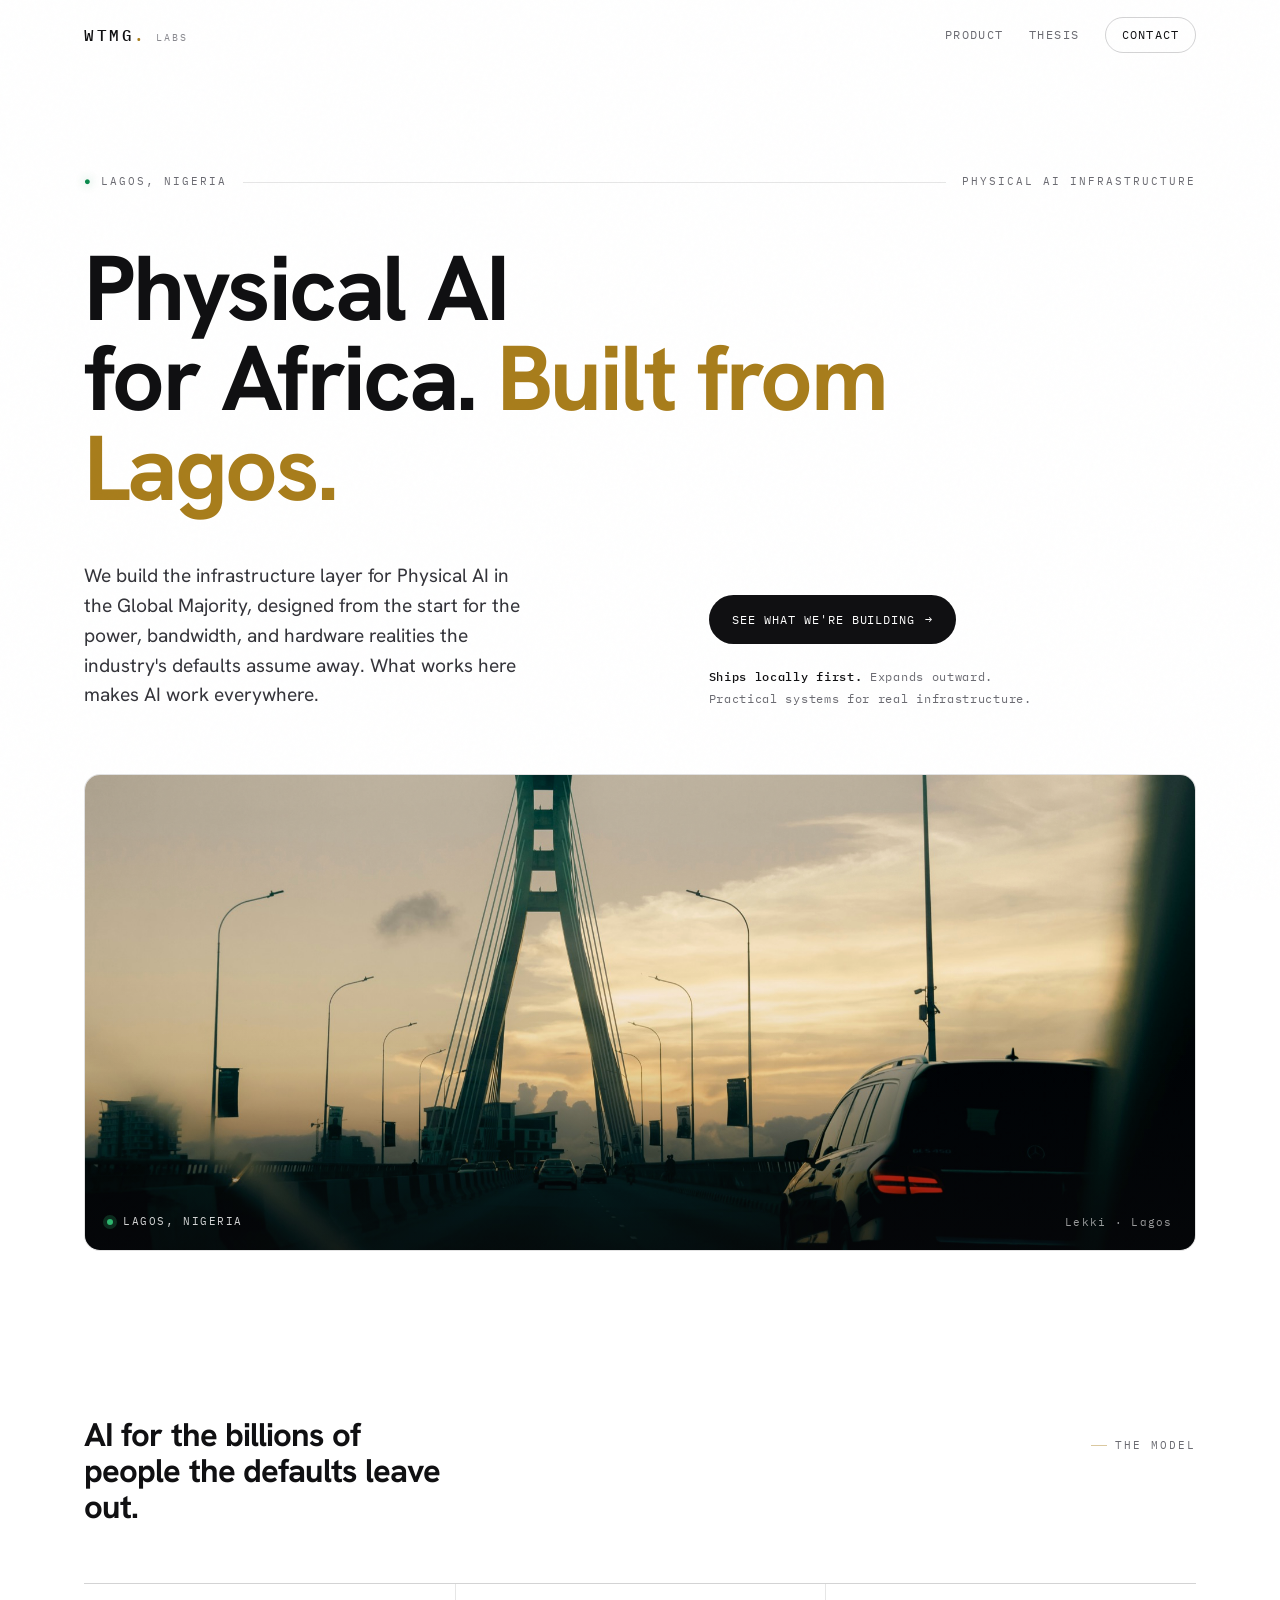
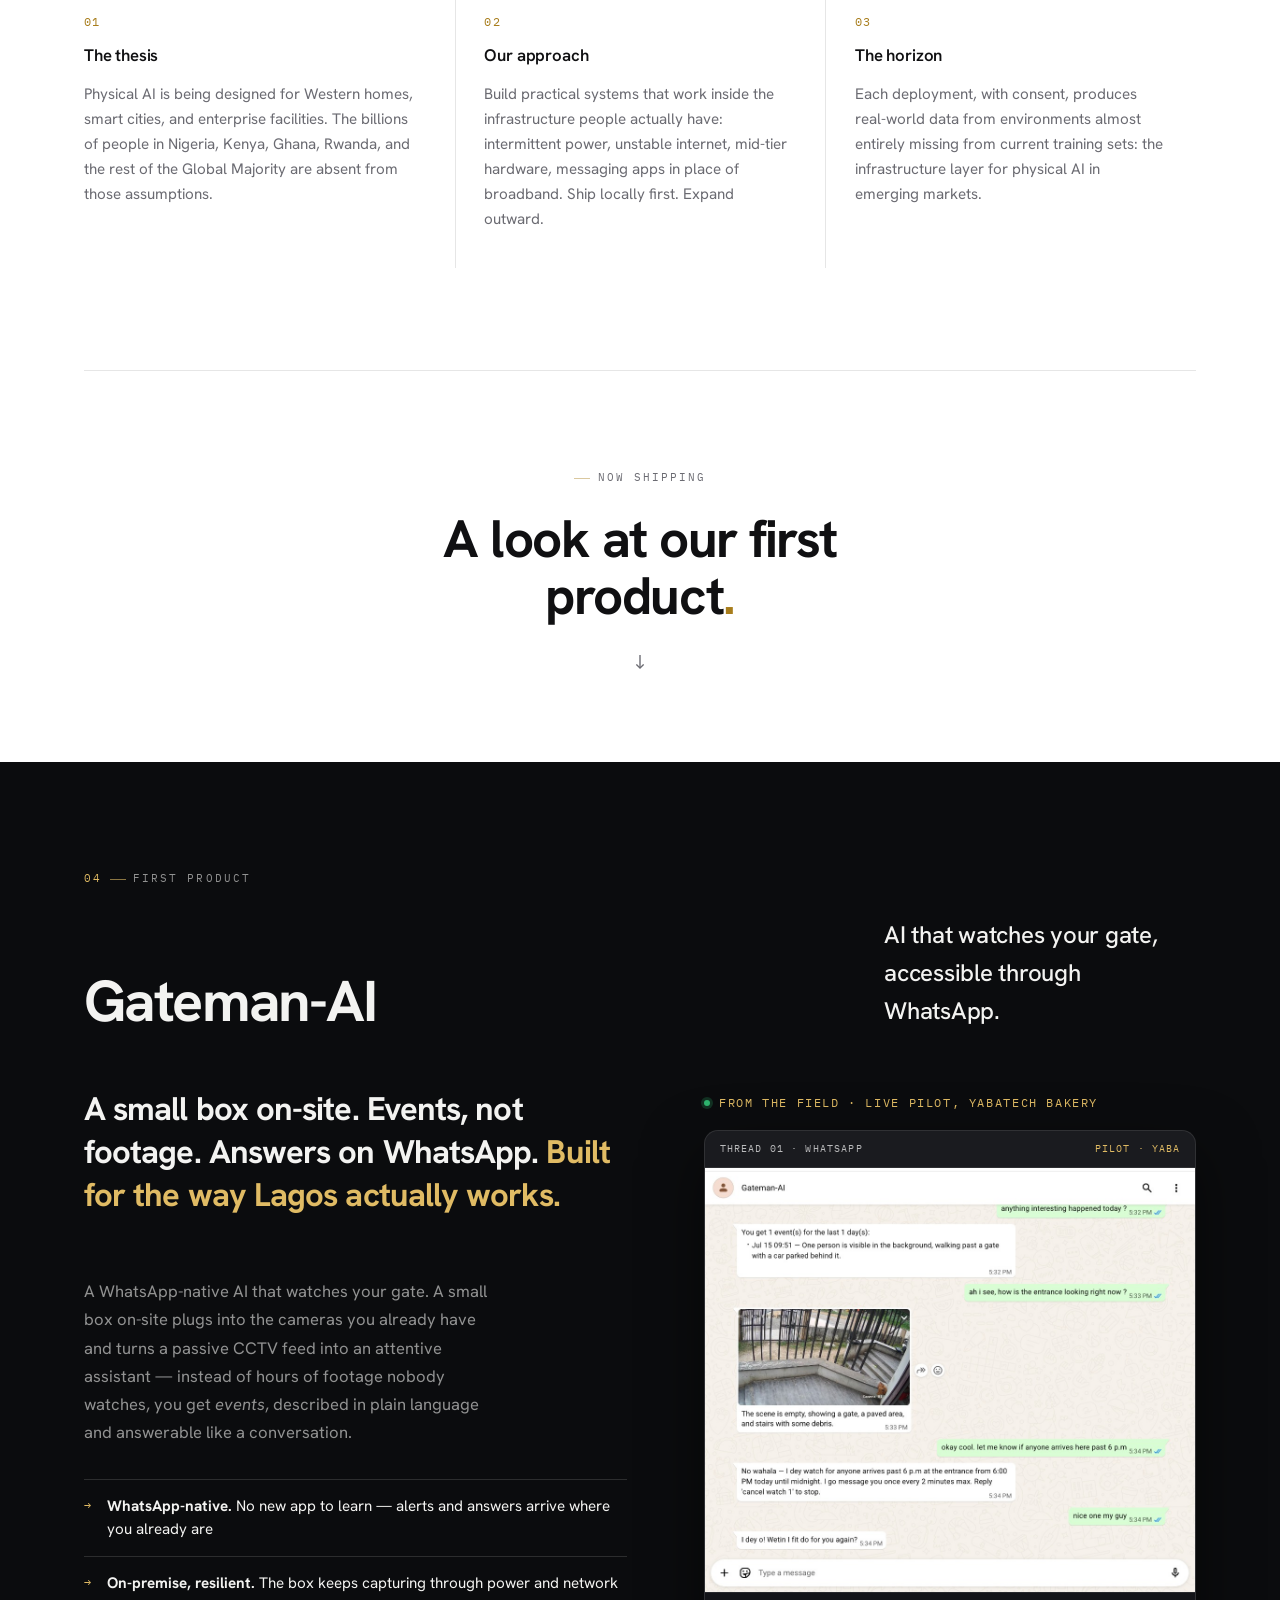
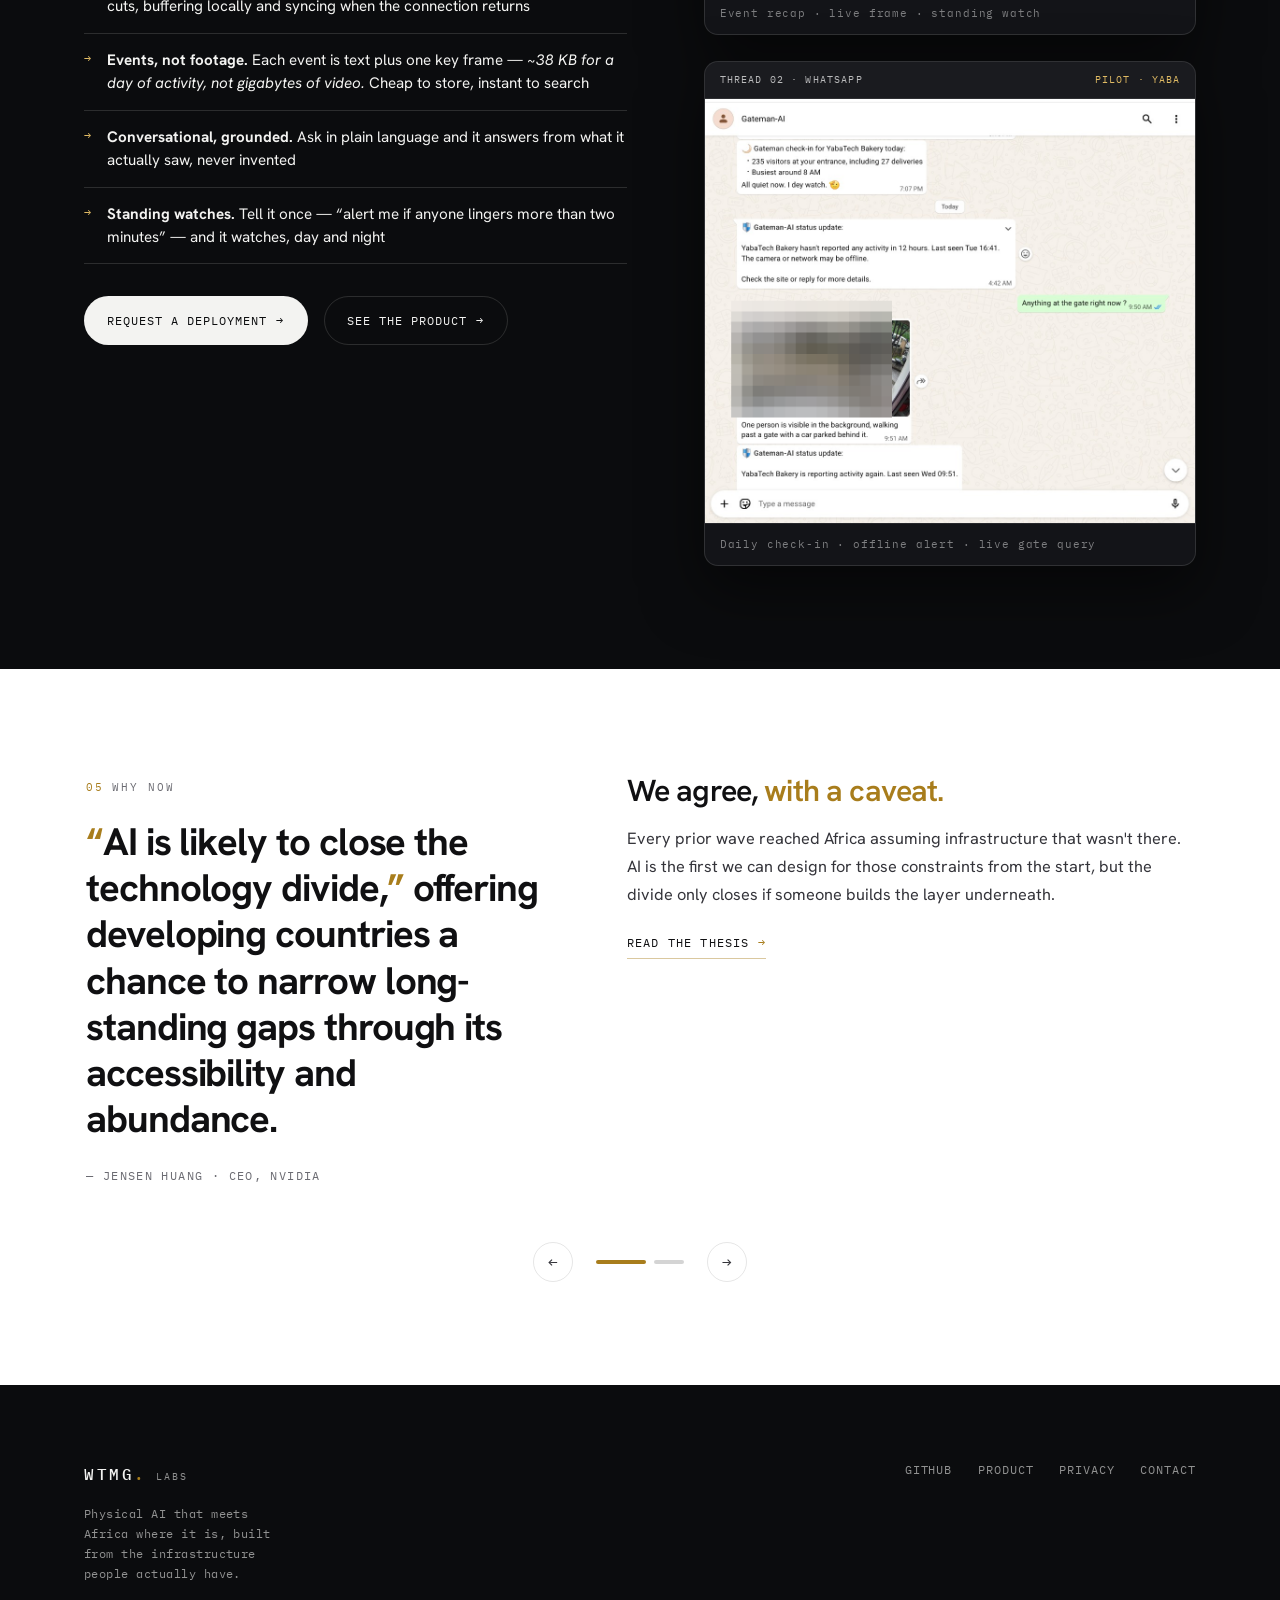
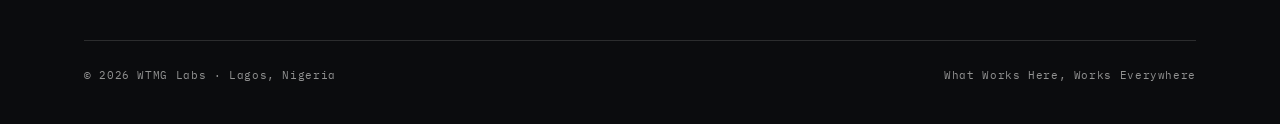
==== index.html @ c4614578 "site: redesign product section per design handoff — real pilot screenshots, mockup dropped Implement" ====
<!DOCTYPE html>
<html lang="en" data-accent="gold" data-display="sans">
<head>
  <meta charset="UTF-8" />
  <meta name="viewport" content="width=device-width, initial-scale=1.0" />
  <title>WTMG Labs — Physical AI for Africa</title>
  <meta name="description" content="Physical AI for Africa. Built from Lagos. WTMG Labs builds practical physical AI systems for the Global Majority." />
  <link rel="canonical" href="https://wtmglabs.com/" />

  <link rel="icon" type="image/svg+xml" href="data:image/svg+xml,%3Csvg xmlns='http://www.w3.org/2000/svg' viewBox='0 0 64 64'%3E%3Crect width='64' height='64' rx='12' fill='%230b0c0e'/%3E%3Ctext x='32' y='40' font-family='monospace' font-size='17' font-weight='600' letter-spacing='1' text-anchor='middle' fill='%23ffffff'%3EWTMG%3C/text%3E%3C/svg%3E" />

  <meta property="og:type" content="website" />
  <meta property="og:title" content="WTMG Labs — Physical AI for Africa" />
  <meta property="og:description" content="Physical AI for Africa. Built from Lagos. Practical AI systems for the Global Majority." />
  <meta property="og:image" content="https://wtmglabs.com/og.jpg" />
  <meta property="og:url" content="https://wtmglabs.com/" />

  <link rel="preconnect" href="https://fonts.googleapis.com" />
  <link rel="preconnect" href="https://fonts.gstatic.com" crossorigin />
  <link href="https://fonts.googleapis.com/css2?family=Hanken+Grotesk:wght@400;500;600;700;800&family=Instrument+Serif:ital@0;1&family=IBM+Plex+Mono:wght@400;500&display=swap" rel="stylesheet" />
  <link rel="stylesheet" href="styles.css" />
</head>
<body data-grain="on" data-motion="on">

  <!-- NAV -->
  <nav class="nav" id="nav">
    <div class="nav-inner">
      <a class="logo" href="#top" aria-label="WTMG Labs home">
        <span class="mark">WTMG<span class="dot">.</span></span>
        <span class="sub">Labs</span>
      </a>
      <div class="nav-right">
        <a class="nav-link hide-sm" href="#product">Product</a>
        <a class="nav-link hide-sm" href="#vision">Thesis</a>
        <a class="nav-cta" href="mailto:hello@wtmglabs.com">Contact</a>
      </div>
    </div>
  </nav>

  <!-- HERO -->
  <header class="hero wrap" id="top">
    <div class="hero-top reveal">
      <span class="eyebrow"><span class="idx">●</span> Lagos, Nigeria</span>
      <span class="line"></span>
      <span class="eyebrow">Physical&nbsp;AI&nbsp;Infrastructure</span>
    </div>

    <h1 class="reveal">Physical AI <br />for Africa. <span class="em">Built from Lagos.</span></h1>

    <div class="hero-grid">
      <p class="hero-sub reveal">
        We build the infrastructure layer for Physical AI in the Global Majority,
        designed from the start for the power, bandwidth, and hardware realities the
        industry's defaults assume away. What works here makes AI work everywhere.
      </p>
      <div class="hero-aside reveal">
        <a class="btn btn-primary" href="#product">See what we're building <span class="arr">→</span></a>
        <div class="hero-meta">
          <b>Ships locally first.</b> Expands outward.<br />
          Practical systems for real infrastructure.
        </div>
      </div>
    </div>

    <figure class="hero-figure reveal" aria-label="Lekki-Ikoyi Bridge, Lagos">
      <img src="assets/lagos.jpg" alt="Lekki-Ikoyi Bridge at dusk, Lagos" style="width:100%;height:100%;object-fit:cover;display:block;" />
      <figcaption class="cap"><span class="geo"></span> Lagos, Nigeria</figcaption>
      <span class="coord">Lekki · Lagos</span>
    </figure>
  </header>

  <!-- MISSION -->
  <section class="mission wrap">
    <div class="mission-head reveal">
      <h2>AI for the billions of people the defaults leave out.</h2>
      <span class="eyebrow"><span class="tick"></span> The model</span>
    </div>
    <div class="mission-grid">
      <div class="m-item reveal">
        <div class="m-num">01</div>
        <div class="m-label">The thesis</div>
        <p>Physical AI is being designed for Western homes, smart cities, and enterprise facilities. The billions of people in Nigeria, Kenya, Ghana, Rwanda, and the rest of the Global Majority are absent from those assumptions.</p>
      </div>
      <div class="m-item reveal">
        <div class="m-num">02</div>
        <div class="m-label">Our approach</div>
        <p>Build practical systems that work inside the infrastructure people actually have: intermittent power, unstable internet, mid-tier hardware, messaging apps in place of broadband. Ship locally first. Expand outward.</p>
      </div>
      <div class="m-item reveal">
        <div class="m-num">03</div>
        <div class="m-label">The horizon</div>
        <p>Each deployment, with consent, produces real-world data from environments almost entirely missing from current training sets: the infrastructure layer for physical AI in emerging markets.</p>
      </div>
    </div>
  </section>

  <div class="wrap"><hr class="section-rule" /></div>

  <!-- PRODUCT INTRO -->
  <section class="product-intro wrap">
    <span class="eyebrow reveal"><span class="tick"></span> Now shipping</span>
    <p class="product-intro-line reveal">A look at our first product<span class="accent">.</span></p>
    <span class="product-intro-cue reveal" aria-hidden="true">↓</span>
  </section>

  <!-- PRODUCT (dark) -->
  <section class="product" id="product">
    <div class="wrap">
      <span class="eyebrow reveal"><span class="idx">04</span><span class="tick"></span> First product</span>

      <div class="product-head reveal">
        <div class="product-id">
          <h2>Gateman-AI</h2>
        </div>
        <p class="product-tagline">AI that watches your gate, accessible through WhatsApp.</p>
      </div>

      <div class="product-grid">
        <div class="product-copy reveal">
          <p class="product-claim">A small box on-site. Events, not footage. Answers on WhatsApp. <span class="accent">Built for the way Lagos actually works.</span></p>
          <p class="lede">
            A WhatsApp-native AI that watches your gate. A small box on-site plugs into the cameras
            you already have and turns a passive CCTV feed into an attentive assistant — instead of
            hours of footage nobody watches, you get <em>events</em>, described in plain language and
            answerable like a conversation.
          </p>
          <ul class="feature-list">
            <li><span class="fnum">→</span><span><strong>WhatsApp-native.</strong> No new app to learn — alerts and answers arrive where you already are</span></li>
            <li><span class="fnum">→</span><span><strong>On-premise, resilient.</strong> The box keeps capturing through power and network cuts, buffering locally and syncing when the connection returns</span></li>
            <li><span class="fnum">→</span><span><strong>Events, not footage.</strong> Each event is text plus one key frame — <em>~38 KB for a day of activity, not gigabytes of video.</em> Cheap to store, instant to search</span></li>
            <li><span class="fnum">→</span><span><strong>Conversational, grounded.</strong> Ask in plain language and it answers from what it actually saw, never invented</span></li>
            <li><span class="fnum">→</span><span><strong>Standing watches.</strong> Tell it once — “alert me if anyone lingers more than two minutes” — and it watches, day and night</span></li>
          </ul>
          <div class="product-actions">
            <a class="btn btn-on-dark" href="mailto:hello@wtmglabs.com">Request a deployment <span class="arr">→</span></a>
            <a class="btn btn-on-dark-ghost" href="https://gateman-ai.wtmglabs.com/login" target="_blank" rel="noopener">See the product <span class="arr">→</span></a>
          </div>
        </div>

        <!-- FROM THE FIELD: real (blurred) pilot WhatsApp screenshots -->
        <div class="product-shots reveal">
          <div class="shots-head">
            <span class="shots-label"><span class="live-dot"></span> From the field · live pilot, YabaTech Bakery</span>
          </div>
          <div class="shots-grid">
            <figure class="shot">
              <div class="shot-bar"><span class="shot-cam">THREAD 01 · WHATSAPP</span><span class="shot-ts">PILOT · YABA</span></div>
              <img src="assets/wa-threadA.png" width="1048" height="908" loading="lazy" decoding="async"
                   alt="Real WhatsApp conversation: event recap, live camera frame, and setting a standing watch" />
              <figcaption>Event recap · live frame · standing watch</figcaption>
            </figure>
            <figure class="shot">
              <div class="shot-bar"><span class="shot-cam">THREAD 02 · WHATSAPP</span><span class="shot-ts">PILOT · YABA</span></div>
              <img src="assets/wa-threadB.png" width="1048" height="908" loading="lazy" decoding="async"
                   alt="Real WhatsApp conversation: Gateman-AI daily check-in, offline status alert, and a live gate check" />
              <figcaption>Daily check-in · offline alert · live gate query</figcaption>
            </figure>
          </div>
        </div>
      </div>
    </div>
  </section>

  <!-- WHY: slider (Why now / Why we started) -->
  <section class="whyslider wrap" id="vision" aria-roledescription="carousel" aria-label="Why now and why we started">
    <div class="whyslider-viewport">
      <div class="whyslider-track" data-i="0">

        <!-- slide 1 — Why now -->
        <div class="whyslide" role="group" aria-roledescription="slide" aria-label="Why now">
          <div class="vision-grid">
            <div class="vision-quote">
              <span class="eyebrow" style="margin-bottom:1.4rem;"><span class="idx">05</span> Why now</span>
              <blockquote>
                <span class="qmark">“</span>AI is likely to close the technology divide,<span class="qmark">”</span> offering developing countries a chance to narrow long-standing gaps through its accessibility and abundance.
              </blockquote>
              <cite>— Jensen Huang · CEO, NVIDIA</cite>
            </div>
            <div class="vision-body">
              <p class="lead-line">We agree, <em>with a caveat.</em></p>
              <p>Every prior wave reached Africa assuming infrastructure that wasn't there. AI is the first we can design for those constraints from the start, but the divide only closes if someone builds the layer underneath.</p>
              <a class="more-link" href="thesis/">Read the thesis <span class="arr">→</span></a>
            </div>
          </div>
        </div>

        <!-- slide 2 — Why we started -->
        <div class="whyslide" role="group" aria-roledescription="slide" aria-label="Why we started">
          <div class="story-grid">
            <div class="story-quote">
              <span class="eyebrow" style="margin-bottom:1.4rem;"><span class="idx">06</span> Why we started</span>
              <blockquote>
                “If they can implement this, it will help with the cultism and secret cults in the school area.”
              </blockquote>
              <span class="src">— Bakery manager · Yaba, Lagos</span>
            </div>
            <div class="story-body">
              <p class="story-lead">A bakery beside Yabatech Polytechnic, through a stretch of repeated gun violence. We built Gateman-AI for the people the enterprise security industry never reaches.</p>
              <a class="more-link" href="story/">See the full story <span class="arr">→</span></a>
            </div>
          </div>
        </div>

      </div>
    </div>

    <div class="whyslider-nav reveal">
      <button class="why-arrow" type="button" data-dir="-1" aria-label="Previous">←</button>
      <div class="why-dots" role="tablist">
        <button class="why-dot is-active" type="button" data-i="0" role="tab" aria-selected="true" aria-label="Why now"></button>
        <button class="why-dot" type="button" data-i="1" role="tab" aria-selected="false" aria-label="Why we started"></button>
      </div>
      <button class="why-arrow" type="button" data-dir="1" aria-label="Next">→</button>
    </div>
  </section>

  <!-- FOOTER -->
  <footer class="footer">
    <div class="wrap">
      <div class="footer-grid">
        <div>
          <a class="logo" href="#top">
            <span class="mark">WTMG<span class="dot">.</span></span>
            <span class="sub">Labs</span>
          </a>
          <p class="footer-tag">Physical AI that meets Africa where it is, built from the infrastructure people actually have.</p>
        </div>
        <div class="footer-links">
          <a href="https://github.com/Ademiluyi/Gateman-AI" target="_blank" rel="noopener">GitHub</a>
          <a href="#product">Product</a>
          <a href="legal/privacy/">Privacy</a>
          <a href="mailto:hello@wtmglabs.com">Contact</a>
        </div>
      </div>
      <div class="footer-base">
        <span>© 2026 WTMG Labs · Lagos, Nigeria</span>
        <span>What Works Here, Works Everywhere</span>
      </div>
    </div>
  </footer>

  <!-- motion: scroll reveal + nav state -->
  <script>
    (function () {
      var nav = document.getElementById('nav');
      var onScroll = function () { nav.setAttribute('data-scrolled', window.scrollY > 8 ? 'true' : 'false'); };
      onScroll();
      window.addEventListener('scroll', onScroll, { passive: true });

      var reduce = window.matchMedia('(prefers-reduced-motion: reduce)').matches;
      var els = document.querySelectorAll('.reveal');
      if (reduce || !('IntersectionObserver' in window)) {
        els.forEach(function (el) { el.classList.add('in'); });
        return;
      }
      var io = new IntersectionObserver(function (entries) {
        entries.forEach(function (e) {
          if (e.isIntersecting) { e.target.classList.add('in'); io.unobserve(e.target); }
        });
      }, { threshold: 0.12, rootMargin: '0px 0px -8% 0px' });
      els.forEach(function (el) { io.observe(el); });
    })();
  </script>

  <!-- live feed timestamp -->
  <script>
    (function () {
      var el = document.getElementById('tfTs');
      if (!el) return;
      var t = new Date(); t.setHours(21, 4, 18, 0);
      function pad(n) { return (n < 10 ? '0' : '') + n; }
      setInterval(function () {
        t.setSeconds(t.getSeconds() + 1);
        el.textContent = pad(t.getHours()) + ':' + pad(t.getMinutes()) + ':' + pad(t.getSeconds());
      }, 1000);
    })();
  </script>

  <!-- why slider -->
  <script>
    (function () {
      var root = document.querySelector('.whyslider');
      if (!root) return;
      var track = root.querySelector('.whyslider-track');
      var slides = root.querySelectorAll('.whyslide');
      var dots = root.querySelectorAll('.why-dot');
      var arrows = root.querySelectorAll('.why-arrow');
      var n = slides.length, i = 0, timer = null;
      var DURATION = 5000;
      function render() {
        track.style.transform = 'translateX(' + (-i * 100) + '%)';
        track.setAttribute('data-i', i);
        dots.forEach(function (d, k) {
          var on = k === i;
          d.classList.toggle('is-active', on);
          d.setAttribute('aria-selected', on ? 'true' : 'false');
        });
      }
      function go(to) { i = (to + n) % n; render(); }
      function start() { stop(); timer = setInterval(function () { go(i + 1); }, DURATION); }
      function stop() { if (timer) { clearInterval(timer); timer = null; } }
      dots.forEach(function (d) { d.addEventListener('click', function () { go(+d.dataset.i); start(); }); });
      arrows.forEach(function (a) { a.addEventListener('click', function () { go(i + (+a.dataset.dir)); start(); }); });
      root.addEventListener('mouseenter', stop);
      root.addEventListener('mouseleave', start);
      render();
      if (!window.matchMedia('(prefers-reduced-motion: reduce)').matches && 'IntersectionObserver' in window) {
        var io = new IntersectionObserver(function (e) { e[0].isIntersecting ? start() : stop(); }, { threshold: 0.25 });
        io.observe(root);
      }
    })();
  </script>

</body>
</html>
---- styles.css ----
/* ============================================================
   WTMG Labs — frontier-clean redesign
   Tokens, type, layout, components, motion
   ============================================================ */

/* ---------- TOKENS ---------- */
:root {
  --bg:         #ffffff;
  --bg-pure:    #ffffff;
  --surface:    #fafafa;
  --surface-2:  #f3f3f4;
  --ink:        #101012;
  --ink-2:      #34343a;
  --muted:      #6b6b72;
  --muted-2:    #8a8a90;
  --line:       rgba(16,16,18,0.10);
  --line-2:     rgba(16,16,18,0.18);
  --dark:       #0b0c0e;
  --dark-2:     #131418;
  --on-dark:    #f3f3f1;
  --on-dark-muted: rgba(243,243,241,0.58);
  --on-dark-line:  rgba(243,243,241,0.14);

  /* type */
  --font-body:    'Hanken Grotesk', system-ui, -apple-system, sans-serif;
  --font-display: 'Hanken Grotesk', system-ui, -apple-system, sans-serif;
  --font-mono:    'IBM Plex Mono', ui-monospace, 'SFMono-Regular', monospace;
  --display-weight: 700;
  --display-track:  -0.028em;

  /* layout */
  --maxw: 1240px;
  --pad:  clamp(1.5rem, 5vw, 4.5rem);

  /* accent — overridden by [data-accent] */
  --accent:        #a87d1c;
  --accent-bright: #c79f3c;
  --accent-soft:   rgba(168,125,28,0.12);
  --accent-line:   rgba(168,125,28,0.42);
  --accent-on-dark:#e0bb64;

  /* green — Nigerian flag accent, used sparingly for place + live signals */
  --green:         #0a8a4d;
  --green-on-dark: #2eb56e;
  --green-soft:    rgba(10,138,77,0.12);
}

:root[data-accent="gold"] {
  --accent:        #a87d1c;
  --accent-bright: #c79f3c;
  --accent-soft:   rgba(168,125,28,0.12);
  --accent-line:   rgba(168,125,28,0.42);
  --accent-on-dark:#e0bb64;
}
:root[data-accent="silver"] {
  --accent:        #5c6773;
  --accent-bright: #828d99;
  --accent-soft:   rgba(92,103,115,0.12);
  --accent-line:   rgba(92,103,115,0.40);
  --accent-on-dark:#b3bcc7;
}

:root[data-display="serif"] {
  --font-display: 'Instrument Serif', Georgia, 'Times New Roman', serif;
  --display-weight: 400;
  --display-track: -0.005em;
}

/* ---------- RESET ---------- */
*, *::before, *::after { box-sizing: border-box; margin: 0; padding: 0; }
html { scroll-behavior: smooth; -webkit-text-size-adjust: 100%; }

body {
  background: var(--bg);
  color: var(--ink);
  font-family: var(--font-body);
  font-size: 16px;
  line-height: 1.6;
  font-feature-settings: "ss01", "cv01";
  -webkit-font-smoothing: antialiased;
  text-rendering: optimizeLegibility;
  overflow-x: hidden;
}

/* optional film grain */
body[data-grain="on"]::after {
  content: '';
  position: fixed;
  inset: 0;
  background-image: url("data:image/svg+xml,%3Csvg viewBox='0 0 256 256' xmlns='http://www.w3.org/2000/svg'%3E%3Cfilter id='n'%3E%3CfeTurbulence type='fractalNoise' baseFrequency='0.9' numOctaves='4' stitchTiles='stitch'/%3E%3C/filter%3E%3Crect width='100%25' height='100%25' filter='url(%23n)' opacity='0.04'/%3E%3C/svg%3E");
  pointer-events: none;
  z-index: 9999;
  opacity: 0.5;
  mix-blend-mode: multiply;
}

::selection { background: var(--accent-soft); color: var(--ink); }

a { color: inherit; text-decoration: none; }

/* ---------- SHARED ---------- */
.wrap { max-width: var(--maxw); margin: 0 auto; padding-left: var(--pad); padding-right: var(--pad); }

.eyebrow {
  font-family: var(--font-mono);
  font-size: 0.70rem;
  letter-spacing: 0.18em;
  text-transform: uppercase;
  color: var(--muted);
  display: inline-flex;
  align-items: center;
  gap: 0.7em;
}
.eyebrow .idx { color: var(--accent); }
/* Lagos location beacon — flag green */
.hero-top .eyebrow .idx {
  color: var(--green);
  text-shadow: 0 0 10px color-mix(in srgb, var(--green) 45%, transparent);
}
.eyebrow .tick {
  width: 1.4em; height: 1px; background: var(--accent-line); display: inline-block;
}

.section-rule { height: 1px; background: var(--line); border: 0; }

h1, h2, h3 { font-family: var(--font-display); font-weight: var(--display-weight); letter-spacing: var(--display-track); line-height: 1.02; }

.accent { color: var(--accent); }

/* ---------- NAV ---------- */
.nav {
  position: sticky;
  top: 0;
  z-index: 100;
  background: color-mix(in srgb, var(--bg) 80%, transparent);
  -webkit-backdrop-filter: blur(14px);
  backdrop-filter: blur(14px);
  border-bottom: 1px solid transparent;
  transition: border-color 0.3s, background 0.3s;
}
.nav[data-scrolled="true"] { border-bottom-color: var(--line); }
.nav-inner {
  max-width: var(--maxw);
  margin: 0 auto;
  padding: 1.05rem var(--pad);
  display: flex;
  align-items: center;
  justify-content: space-between;
}

/* logo lockup */
.logo { display: inline-flex; align-items: baseline; gap: 0.55rem; }
.logo .mark {
  font-family: var(--font-mono);
  font-weight: 500;
  font-size: 1.02rem;
  letter-spacing: 0.16em;
  color: var(--ink);
}
.logo .mark .dot { color: var(--accent); }
.logo .sub {
  font-family: var(--font-mono);
  font-size: 0.62rem;
  letter-spacing: 0.22em;
  text-transform: uppercase;
  color: var(--muted-2);
  padding-bottom: 0.05em;
}

.nav-right { display: flex; align-items: center; gap: 1.6rem; }
.nav-link {
  font-family: var(--font-mono);
  font-size: 0.72rem;
  letter-spacing: 0.12em;
  text-transform: uppercase;
  color: var(--muted);
  transition: color 0.2s;
}
.nav-link:hover { color: var(--ink); }
.nav-cta {
  font-family: var(--font-mono);
  font-size: 0.72rem;
  letter-spacing: 0.10em;
  text-transform: uppercase;
  color: var(--ink);
  border: 1px solid var(--line-2);
  border-radius: 999px;
  padding: 0.5rem 1rem;
  transition: border-color 0.2s, color 0.2s, background 0.2s;
}
.nav-cta:hover { border-color: var(--accent-line); color: var(--accent); }

/* ---------- HERO ---------- */
.hero { padding-top: clamp(3.5rem, 8vw, 7rem); padding-bottom: clamp(2.5rem, 5vw, 4rem); }
.hero-top { display: flex; flex-wrap: wrap; align-items: center; gap: 0.7rem 1rem; margin-bottom: clamp(2rem, 5vw, 3.2rem); }
.hero-top .line { flex: 1; height: 1px; background: var(--line); }
.hero-top .eyebrow { white-space: nowrap; }

.hero h1 {
  font-size: clamp(2.7rem, 7.2vw, 6.1rem);
  line-height: 0.98;
  max-width: 16ch;
  margin-bottom: 0;
}
.hero h1 .em { color: var(--accent); }
:root[data-display="serif"] .hero h1 { line-height: 0.96; }
:root[data-display="serif"] .hero h1 .em { font-style: italic; }

.hero-grid {
  margin-top: clamp(2rem, 4vw, 3rem);
  display: grid;
  grid-template-columns: 1.15fr 1fr;
  gap: clamp(2rem, 5vw, 5rem);
  align-items: end;
}
.hero-sub {
  font-size: clamp(1.02rem, 1.5vw, 1.22rem);
  line-height: 1.55;
  color: var(--ink-2);
  max-width: 40ch;
}
.hero-aside { display: flex; flex-direction: column; gap: 1.4rem; align-items: flex-start; }
.hero-meta { font-family: var(--font-mono); font-size: 0.72rem; letter-spacing: 0.06em; color: var(--muted); line-height: 1.9; }
.hero-meta b { color: var(--ink); font-weight: 500; }

.btn {
  display: inline-flex;
  align-items: center;
  gap: 0.6rem;
  font-family: var(--font-mono);
  font-size: 0.76rem;
  letter-spacing: 0.08em;
  text-transform: uppercase;
  padding: 0.85rem 1.4rem;
  border-radius: 999px;
  border: 1px solid transparent;
  transition: transform 0.18s ease, background 0.2s, color 0.2s, border-color 0.2s;
}
.btn .arr { transition: transform 0.2s ease; }
.btn:hover .arr { transform: translateX(3px); }
.btn-primary { background: var(--ink); color: var(--bg-pure); }
.btn-primary:hover { background: var(--accent); }
.btn-ghost { color: var(--ink); border-color: var(--line-2); }
.btn-ghost:hover { border-color: var(--accent-line); color: var(--accent); }

/* inline "more" link with arrow */
.more-link {
  display: inline-flex; align-items: center; gap: 0.5rem;
  font-family: var(--font-mono); font-size: 0.74rem; letter-spacing: 0.1em; text-transform: uppercase;
  color: var(--ink); margin-top: 0.4rem;
  padding-bottom: 0.3rem; border-bottom: 1px solid var(--accent-line);
  transition: color 0.2s, border-color 0.2s, gap 0.2s;
  white-space: nowrap; width: fit-content;
}
.more-link .arr { transition: transform 0.2s ease; color: var(--accent); }
.more-link:hover { color: var(--accent); }
.more-link:hover .arr { transform: translateX(4px); }
.more-link.on-dark { color: var(--on-dark); border-bottom-color: var(--accent-on-dark); }
.more-link.on-dark .arr { color: var(--accent-on-dark); }
.more-link.on-dark:hover { color: var(--accent-on-dark); }

/* hero image band */
.hero-figure {
  margin-top: clamp(2.5rem, 5vw, 4rem);
  position: relative;
  border-radius: 16px;
  overflow: hidden;
  border: 1px solid var(--line);
  aspect-ratio: 21 / 9;
  background: var(--surface);
}
.hero-figure img {
  width: 100%; height: 100%;
  object-fit: cover; object-position: center 62%;
  display: block;
  filter: saturate(1.02) contrast(1.02);
}
.hero-figure::after {
  content: '';
  position: absolute; inset: 0;
  background: linear-gradient(to top, rgba(8,9,11,0.55) 0%, rgba(8,9,11,0.05) 38%, transparent 60%);
}
.hero-figure .cap {
  position: absolute; left: 1.4rem; bottom: 1.2rem; z-index: 2;
  font-family: var(--font-mono); font-size: 0.7rem; letter-spacing: 0.14em;
  text-transform: uppercase; color: rgba(255,255,255,0.82);
  display: flex; align-items: center; gap: 0.6rem;
}
.hero-figure .cap .geo { width: 6px; height: 6px; border-radius: 50%; background: var(--green-on-dark); box-shadow: 0 0 0 4px color-mix(in srgb, var(--green-on-dark) 22%, transparent); }
.hero-figure .coord {
  position: absolute; right: 1.4rem; bottom: 1.2rem; z-index: 2;
  font-family: var(--font-mono); font-size: 0.66rem; letter-spacing: 0.12em;
  color: rgba(255,255,255,0.6);
}

/* ---------- MISSION ---------- */
.mission { padding-block: clamp(4rem, 8vw, 7rem); }
.mission-head { display: flex; justify-content: space-between; align-items: baseline; gap: 2rem; margin-bottom: clamp(2.5rem, 5vw, 3.6rem); flex-wrap: wrap; }
.mission-head h2 { font-size: clamp(1.5rem, 2.6vw, 2.05rem); max-width: 20ch; line-height: 1.1; }
.mission-grid { display: grid; grid-template-columns: repeat(3, 1fr); gap: 0; border-top: 1px solid var(--line-2); }
.m-item { padding: 1.8rem 1.8rem 2.2rem; border-left: 1px solid var(--line); }
.m-item:first-child { border-left: 0; padding-left: 0; }
.m-num { font-family: var(--font-mono); font-size: 0.72rem; color: var(--accent); letter-spacing: 0.1em; }
.m-label { font-family: var(--font-display); font-weight: 600; font-size: 1.05rem; letter-spacing: -0.01em; margin: 0.7rem 0 0.8rem; color: var(--ink); }
.m-item p { font-size: 0.95rem; color: var(--muted); line-height: 1.65; }

/* ---------- VISION ---------- */
.vision { padding-block: clamp(4rem, 8vw, 7rem); }
.vision-grid { display: grid; grid-template-columns: 0.9fr 1.1fr; gap: clamp(2.5rem, 6vw, 5.5rem); }
.vision-quote { position: relative; }
.vision-quote blockquote {
  font-family: var(--font-display);
  font-weight: var(--display-weight);
  font-size: clamp(1.6rem, 3vw, 2.5rem);
  line-height: 1.2;
  letter-spacing: var(--display-track);
  color: var(--ink);
}
:root[data-display="serif"] .vision-quote blockquote { line-height: 1.14; }
.vision-quote .qmark { color: var(--accent); }
.vision-quote cite {
  display: block; margin-top: 1.6rem; font-style: normal;
  font-family: var(--font-mono); font-size: 0.72rem; letter-spacing: 0.12em;
  text-transform: uppercase; color: var(--muted);
}
.vision-body p { font-size: 1.02rem; line-height: 1.7; color: var(--ink-2); margin-bottom: 1.2rem; }
.vision-body .lead-line {
  font-family: var(--font-display); font-weight: 600;
  font-size: clamp(1.4rem, 2.6vw, 1.9rem); line-height: 1.2; letter-spacing: var(--display-track);
  color: var(--ink); margin-bottom: 1rem;
}
.vision-body .lead-line em { font-style: normal; color: var(--accent); }
:root[data-display="serif"] .vision-body .lead-line em { font-style: italic; }
.assume { display: flex; flex-wrap: wrap; gap: 0.5rem; margin: 0.2rem 0 1.4rem; }
.assume span {
  font-family: var(--font-mono); font-size: 0.72rem; letter-spacing: 0.04em;
  color: var(--muted); text-decoration: line-through; text-decoration-color: var(--accent-line);
  text-decoration-thickness: 1.5px;
  border: 1px solid var(--line-2); border-radius: 999px; padding: 0.35rem 0.85rem; white-space: nowrap;
}
.vision-body .kicker {
  font-family: var(--font-display); font-weight: 600;
  font-size: clamp(1.15rem, 2vw, 1.5rem); line-height: 1.35;
  color: var(--ink); letter-spacing: -0.01em;
  padding-top: 1.5rem; margin-top: 1.4rem; border-top: 1px solid var(--line);
}
.vision-body .kicker em { font-style: normal; color: var(--accent); }

/* ---------- PRODUCT (dark) ---------- */
.product {
  background: var(--dark);
  color: var(--on-dark);
  padding: clamp(4.5rem, 8vw, 8rem) 0;
  position: relative;
}
.product .eyebrow { color: var(--on-dark-muted); }
.product .eyebrow .tick { background: var(--accent-on-dark); opacity: 0.6; }
.product .eyebrow .idx { color: var(--accent-on-dark); }

.product-head { display: flex; justify-content: space-between; align-items: flex-end; gap: 2rem; flex-wrap: wrap; margin: 1.6rem 0 clamp(2.5rem, 5vw, 3.6rem); }
.product-id { display: flex; align-items: baseline; gap: 1rem; flex-wrap: wrap; }
.product-id h2 { font-size: clamp(2.2rem, 5vw, 3.6rem); color: var(--on-dark); white-space: nowrap; }
.badge {
  font-family: var(--font-mono); font-size: 0.64rem; letter-spacing: 0.12em;
  text-transform: uppercase; color: var(--accent-on-dark);
  border: 1px solid var(--on-dark-line); border-radius: 999px; padding: 0.32rem 0.8rem;
  white-space: nowrap;
}
.product-tagline { font-family: var(--font-display); font-weight: 500; font-size: clamp(1.1rem, 2vw, 1.5rem); color: var(--on-dark); letter-spacing: -0.01em; max-width: 24ch; }
:root[data-display="serif"] .product-tagline { font-style: italic; }

.product-grid { display: grid; grid-template-columns: 1.05fr 0.95fr; gap: clamp(2.8rem, 6vw, 5.5rem); align-items: start; }
.product-copy .lede { max-width: 62ch; }
.product-copy .feature-list { columns: 1; }
.product-copy .feature-list li { break-inside: avoid; }

.product-claim {
  font-family: var(--font-display);
  font-weight: var(--display-weight);
  font-size: clamp(1.35rem, 2.8vw, 2.05rem);
  line-height: 1.3;
  letter-spacing: var(--display-track);
  color: var(--on-dark);
  max-width: 30ch;
  margin-bottom: clamp(2.5rem, 5vw, 3.8rem);
}
.product-claim .accent { color: var(--accent-on-dark); }

.product-copy p.lede { font-size: 1.04rem; line-height: 1.7; color: var(--on-dark-muted); margin-bottom: 2rem; max-width: 46ch; }
.feature-list { list-style: none; border-top: 1px solid var(--on-dark-line); }
.feature-list li {
  display: grid; grid-template-columns: auto 1fr; gap: 1rem; align-items: start;
  padding: 0.95rem 0; border-bottom: 1px solid var(--on-dark-line);
  font-size: 0.95rem; color: var(--on-dark); line-height: 1.5;
}
.feature-list li .fnum { font-family: var(--font-mono); font-size: 0.72rem; color: var(--accent-on-dark); padding-top: 0.15em; }
.product-actions { display: flex; gap: 1rem; margin-top: 2rem; flex-wrap: wrap; }
.btn-on-dark { background: var(--on-dark); color: var(--dark); }
.btn-on-dark:hover { background: var(--accent-on-dark); color: var(--dark); }
.btn-on-dark-ghost { color: var(--on-dark); border-color: var(--on-dark-line); }
.btn-on-dark-ghost:hover { border-color: var(--accent-on-dark); color: var(--accent-on-dark); }

/* spec rail */
.repo-note { font-family: var(--font-mono); font-size: 0.66rem; line-height: 1.7; letter-spacing: 0.02em; color: var(--on-dark-muted); margin-top: 1rem; max-width: 46ch; }
.spec-rail { display: flex; gap: 2rem; margin-top: 2.4rem; flex-wrap: wrap; }
.spec { }
.spec .k { font-family: var(--font-mono); font-size: 0.64rem; letter-spacing: 0.12em; text-transform: uppercase; color: var(--on-dark-muted); }
.spec .v { font-family: var(--font-display); font-weight: 600; font-size: 1.15rem; color: var(--on-dark); margin-top: 0.2rem; }

/* ---------- CHAT DEMO ---------- */
.demo {
  background: var(--dark-2);
  border: 1px solid var(--on-dark-line);
  border-radius: 18px;
  overflow: hidden;
  box-shadow: 0 30px 70px -30px rgba(0,0,0,0.7);
}
.demo-head {
  display: flex; align-items: center; gap: 0.8rem;
  padding: 0.9rem 1.1rem; border-bottom: 1px solid var(--on-dark-line);
  background: rgba(255,255,255,0.02);
}
.demo-avatar {
  width: 34px; height: 34px; border-radius: 9px; flex-shrink: 0;
  background: var(--accent-on-dark); color: var(--dark);
  display: grid; place-items: center; font-family: var(--font-mono); font-weight: 600; font-size: 0.8rem;
}
.demo-id { line-height: 1.25; }
.demo-id .name { font-weight: 600; font-size: 0.92rem; color: var(--on-dark); }
.demo-id .status { font-family: var(--font-mono); font-size: 0.62rem; letter-spacing: 0.06em; color: var(--on-dark-muted); display: flex; align-items: center; gap: 0.4rem; white-space: nowrap; }
.demo-id .status .live { width: 6px; height: 6px; border-radius: 50%; background: var(--green-on-dark); box-shadow: 0 0 0 3px var(--green-soft); }
.demo-head .lock { margin-left: auto; font-family: var(--font-mono); font-size: 0.6rem; letter-spacing: 0.08em; color: var(--on-dark-muted); border: 1px solid var(--on-dark-line); border-radius: 6px; padding: 0.25rem 0.5rem; white-space: nowrap; }

.demo-body {
  padding: 1.2rem 1.1rem;
  display: flex; flex-direction: column; gap: 0.85rem;
  background:
    radial-gradient(120% 80% at 50% 0%, rgba(255,255,255,0.025), transparent 60%);
}
.msg { max-width: 86%; }
.msg .bubble {
  padding: 0.7rem 0.9rem; border-radius: 14px; font-size: 0.9rem; line-height: 1.45;
}
.msg .time { font-family: var(--font-mono); font-size: 0.58rem; letter-spacing: 0.06em; color: var(--on-dark-muted); margin-top: 0.35rem; }
.msg.out { align-self: flex-end; text-align: right; }
.msg.out .bubble { background: var(--accent-on-dark); color: #15140f; border-bottom-right-radius: 5px; display: inline-block; text-align: left; }
.msg.in { align-self: flex-start; }
.msg.in .bubble { background: rgba(255,255,255,0.06); color: var(--on-dark); border: 1px solid var(--on-dark-line); border-bottom-left-radius: 5px; }

/* camera still */
.cam {
  position: relative; border-radius: 11px; overflow: hidden; margin-bottom: 0.55rem;
  aspect-ratio: 4 / 3;
  background:
    repeating-linear-gradient(135deg, #1a1c20 0 11px, #16181c 11px 22px);
  border: 1px solid var(--on-dark-line);
}
.cam .scan { position: absolute; inset: 0; background: linear-gradient(transparent 50%, rgba(255,255,255,0.018) 50%); background-size: 100% 4px; }
.cam .hud { position: absolute; inset: 0; }
.cam .corner { position: absolute; width: 16px; height: 16px; border: 1.5px solid rgba(255,255,255,0.5); }
.cam .corner.tl { top: 9px; left: 9px; border-right: 0; border-bottom: 0; }
.cam .corner.tr { top: 9px; right: 9px; border-left: 0; border-bottom: 0; }
.cam .corner.bl { bottom: 9px; left: 9px; border-right: 0; border-top: 0; }
.cam .corner.br { bottom: 9px; right: 9px; border-left: 0; border-top: 0; }
.cam .rec { position: absolute; top: 9px; left: 50%; transform: translateX(-50%); display: flex; align-items: center; gap: 0.4rem; font-family: var(--font-mono); font-size: 0.56rem; letter-spacing: 0.1em; color: rgba(255,255,255,0.78); }
.cam .rec .dot { width: 7px; height: 7px; border-radius: 50%; background: #e5484d; }
.cam .label { position: absolute; inset: 0; display: grid; place-items: center; font-family: var(--font-mono); font-size: 0.62rem; letter-spacing: 0.14em; text-transform: uppercase; color: rgba(255,255,255,0.34); }
.cam .ts { position: absolute; bottom: 9px; right: 11px; font-family: var(--font-mono); font-size: 0.58rem; letter-spacing: 0.06em; color: rgba(255,255,255,0.7); }
.cam .camid { position: absolute; bottom: 9px; left: 11px; font-family: var(--font-mono); font-size: 0.58rem; letter-spacing: 0.06em; color: rgba(255,255,255,0.55); }

/* typing dots */
.typing { display: inline-flex; gap: 4px; align-items: center; }
.typing span { width: 6px; height: 6px; border-radius: 50%; background: var(--on-dark-muted); animation: blink 1.3s infinite ease-in-out both; }
.typing span:nth-child(2){ animation-delay: 0.18s; }
.typing span:nth-child(3){ animation-delay: 0.36s; }
@keyframes blink { 0%,80%,100%{ opacity: 0.3; transform: translateY(0); } 40%{ opacity: 1; transform: translateY(-2px); } }

/* ---------- PRODUCT SHOTS (field screenshots) ---------- */
.product-shots { margin-top: 0.35rem; position: sticky; top: 5.5rem; }
.shots-head { display: flex; align-items: baseline; gap: 1.2rem; flex-wrap: wrap; margin-bottom: 1.1rem; }
.shots-label { font-family: var(--font-mono); font-size: 0.72rem; letter-spacing: 0.14em; text-transform: uppercase; color: var(--accent-on-dark); display: inline-flex; align-items: center; gap: 0.55rem; }
.live-dot { width: 6px; height: 6px; border-radius: 50%; background: var(--green-on-dark); box-shadow: 0 0 0 3px color-mix(in srgb, var(--green-on-dark) 22%, transparent); animation: liveDotPulse 2.2s ease-in-out infinite; }
@keyframes liveDotPulse { 0%, 100% { opacity: 1; } 50% { opacity: 0.45; } }
@media (prefers-reduced-motion: reduce) { .live-dot { animation: none; } }
.shots-note { margin: 0; font-size: 0.92rem; color: rgba(255,255,255,0.55); }
.shots-grid { display: grid; grid-template-columns: 1fr; gap: 1.6rem; align-items: start; }
.shot { margin: 0; border-radius: 14px; overflow: hidden; border: 1px solid rgba(255,255,255,0.12); background: var(--dark-2); box-shadow: 0 24px 60px rgba(0,0,0,0.5); transition: transform .35s cubic-bezier(.2,.7,.3,1), border-color .35s; }
.shot:hover { transform: translateY(-5px); border-color: rgba(255,255,255,0.22); }
.shot-offset { margin-top: clamp(1.4rem, 3vw, 2.6rem); }
.shot-bar { display: flex; align-items: center; justify-content: space-between; gap: 1rem; padding: 0.65rem 0.9rem; border-bottom: 1px solid rgba(255,255,255,0.09); background: rgba(255,255,255,0.03); }
.shot-cam { font-family: var(--font-mono); font-size: 0.6rem; letter-spacing: 0.12em; color: rgba(255,255,255,0.7); }
.shot-ts { font-family: var(--font-mono); font-size: 0.6rem; letter-spacing: 0.12em; color: var(--accent-on-dark); }
.shot img { display: block; width: 100%; height: auto; }
.shot figcaption { padding: 0.75rem 0.9rem; font-family: var(--font-mono); font-size: 0.66rem; letter-spacing: 0.08em; color: rgba(255,255,255,0.45); border-top: 1px solid rgba(255,255,255,0.09); }

/* ---------- STORY ---------- */
.story { padding-block: clamp(4.5rem, 8vw, 8rem); }
.story-grid { display: grid; grid-template-columns: 1fr 1.1fr; gap: clamp(2.5rem, 6vw, 6rem); align-items: start; }
.story blockquote, .story-grid blockquote {
  font-family: var(--font-display); font-weight: var(--display-weight);
  font-size: clamp(1.5rem, 3vw, 2.3rem); line-height: 1.2; letter-spacing: var(--display-track);
  color: var(--ink);
}
:root[data-display="serif"] .story blockquote,
:root[data-display="serif"] .story-grid blockquote { font-style: italic; }
.story .src, .story-grid .src { display: block; margin-top: 1.4rem; font-family: var(--font-mono); font-size: 0.72rem; letter-spacing: 0.1em; text-transform: uppercase; color: var(--muted); }
.story-body p { font-size: 1.0rem; line-height: 1.75; color: var(--ink-2); margin-bottom: 1.1rem; }
.story-body p.last { color: var(--ink); font-weight: 500; }
.story-lead { font-size: clamp(1.05rem, 1.8vw, 1.25rem); line-height: 1.6; color: var(--ink-2); margin-bottom: 1.6rem; }
.note {
  display: grid; grid-template-columns: 7rem 1fr; gap: 1.4rem; align-items: baseline;
  padding: 1.15rem 0; border-top: 1px solid var(--line);
}
.note:first-child { border-top: 0; padding-top: 0; }
.note-k {
  font-family: var(--font-mono); font-size: 0.68rem; letter-spacing: 0.12em;
  text-transform: uppercase; color: var(--accent); padding-top: 0.15em;
}
.note p { font-size: 0.98rem; line-height: 1.7; color: var(--ink-2); margin: 0; }
.story-punch {
  font-family: var(--font-display); font-weight: 600;
  font-size: clamp(1.2rem, 2.2vw, 1.55rem); line-height: 1.3; letter-spacing: var(--display-track);
  color: var(--ink); margin-top: 1.6rem; padding-top: 1.5rem; border-top: 1px solid var(--line);
}
@media (max-width: 560px) {
  .note { grid-template-columns: 1fr; gap: 0.45rem; }
}

/* ---------- FOOTER ---------- */
.footer { background: var(--dark); color: var(--on-dark); padding: clamp(3rem, 6vw, 5rem) 0 2.5rem; }
.footer-grid { display: flex; justify-content: space-between; align-items: flex-start; gap: 2rem; flex-wrap: wrap; }
.footer .logo .mark { color: var(--on-dark); }
.footer .logo .sub { color: var(--on-dark-muted); }
.footer-tag { font-family: var(--font-mono); font-size: 0.74rem; letter-spacing: 0.04em; color: var(--on-dark-muted); margin-top: 1rem; max-width: 30ch; line-height: 1.7; }
.footer-links { display: flex; gap: 1.6rem; }
.footer-links a { font-family: var(--font-mono); font-size: 0.74rem; letter-spacing: 0.08em; text-transform: uppercase; color: var(--on-dark-muted); transition: color 0.2s; }
.footer-links a:hover { color: var(--accent-on-dark); }
.footer-base { display: flex; justify-content: space-between; align-items: center; gap: 1rem; margin-top: clamp(2.5rem, 5vw, 3.5rem); padding-top: 1.6rem; border-top: 1px solid var(--on-dark-line); flex-wrap: wrap; }
.footer-base span { font-family: var(--font-mono); font-size: 0.66rem; letter-spacing: 0.06em; color: var(--on-dark-muted); }

/* ---------- MOTION ---------- */
.reveal { opacity: 0; transform: translateY(14px); transition: opacity 0.7s cubic-bezier(.2,.7,.3,1), transform 0.7s cubic-bezier(.2,.7,.3,1); }
.reveal.in { opacity: 1; transform: none; }
body[data-motion="off"] .reveal { opacity: 1; transform: none; transition: none; }
@media (prefers-reduced-motion: reduce) {
  .reveal { opacity: 1 !important; transform: none !important; transition: none !important; }
  html { scroll-behavior: auto; }
  .typing span { animation: none; }
}

/* ---------- PRODUCT INTRO ---------- */
.product-intro { padding-block: clamp(3.5rem, 7vw, 6rem); text-align: center; }
.product-intro .eyebrow { justify-content: center; margin-bottom: 1.4rem; }
.product-intro-line {
  font-family: var(--font-display); font-weight: var(--display-weight);
  font-size: clamp(1.9rem, 4.6vw, 3.3rem); line-height: 1.08;
  letter-spacing: var(--display-track); color: var(--ink);
  max-width: 18ch; margin: 0 auto;
}
.product-intro-line .accent { color: var(--accent); }
.product-intro-cue {
  display: block; margin-top: 1.8rem; color: var(--muted);
  font-family: var(--font-mono); font-size: 1.25rem; line-height: 1;
  animation: introCue 1.9s ease-in-out infinite;
}
@media (prefers-reduced-motion: reduce) { .product-intro-cue { animation: none; } }
@keyframes introCue { 0%, 100% { transform: translateY(0); opacity: .45; } 50% { transform: translateY(7px); opacity: 1; } }

/* ---------- WHY SLIDER (Why now / Why we started) ---------- */
.whyslider { padding-block: clamp(4rem, 8vw, 7.5rem); position: relative; }
.whyslider-viewport { overflow: hidden; }
.whyslider-track {
  display: flex;
  transition: transform 0.75s cubic-bezier(.5,.02,.2,1);
  will-change: transform;
}
@media (prefers-reduced-motion: reduce) { .whyslider-track { transition: none; } }
.whyslide { flex: 0 0 100%; min-width: 0; padding: 2px; }
.whyslider-nav {
  display: flex; align-items: center; justify-content: center; gap: 1.4rem;
  margin-top: clamp(2.4rem, 5vw, 3.4rem);
}
.why-dots { display: flex; align-items: center; gap: 0.55rem; }
.why-dot {
  width: 30px; height: 4px; padding: 0; border: 0; border-radius: 2px;
  background: var(--line-2); cursor: pointer; transition: background .35s, width .35s;
}
.why-dot.is-active { background: var(--accent); width: 50px; }
.why-arrow {
  width: 40px; height: 40px; border-radius: 50%; flex: none;
  border: 1px solid var(--line); background: transparent; color: var(--ink-2);
  font-family: var(--font-mono); font-size: 1rem; line-height: 1; cursor: pointer;
  display: grid; place-items: center;
  transition: border-color .25s, color .25s, background .25s;
}
.why-arrow:hover { border-color: var(--accent-line); color: var(--accent); background: var(--accent-soft); }

/* ---------- RESPONSIVE ---------- */
@media (max-width: 900px) {
  .hero-grid { grid-template-columns: 1fr; gap: 1.8rem; }
  .vision-grid { grid-template-columns: 1fr; gap: 2.5rem; }
  .product-grid { grid-template-columns: 1fr; gap: 2.5rem; }
  .shots-grid { grid-template-columns: 1fr; }
  .shot-offset { margin-top: 0; }
  .story-grid { grid-template-columns: 1fr; gap: 2rem; }
  .mission-grid { grid-template-columns: 1fr; border-top: 0; }
  .m-item { border-left: 0; border-top: 1px solid var(--line); padding-left: 0; padding-right: 0; }
  .m-item:first-child { padding-left: 0; }
  .hero-figure { aspect-ratio: 16 / 10; }
}
@media (max-width: 560px) {
  .nav-right { gap: 0.9rem; }
  .nav-link.hide-sm { display: none; }
  .hero h1 { font-size: clamp(2.4rem, 11vw, 3.2rem); }
  .demo-body { padding: 1rem 0.85rem; }
  .product-id { gap: 0.6rem; }
}

/* ============================================================
   SUBPAGES (thesis.html / story.html)
   ============================================================ */
.back-link {
  display: inline-flex; align-items: center; gap: 0.5rem;
  font-family: var(--font-mono); font-size: 0.72rem; letter-spacing: 0.1em; text-transform: uppercase;
  color: var(--muted); transition: color 0.2s, gap 0.2s;
}
.back-link .arr { color: var(--accent); transition: transform 0.2s ease; }
.back-link:hover { color: var(--ink); }
.back-link:hover .arr { transform: translateX(-4px); }

.article { padding-top: clamp(2.5rem, 6vw, 4.5rem); padding-bottom: clamp(4rem, 8vw, 7rem); }
.article-head { max-width: 60rem; margin-bottom: clamp(2.5rem, 5vw, 4rem); }
.article-head .eyebrow { margin: clamp(1.8rem, 4vw, 2.8rem) 0 1.4rem; }
.article-head h1 {
  font-size: clamp(2.4rem, 6vw, 4.6rem);
  line-height: 1.0; max-width: 16ch; margin-bottom: 1.6rem;
}
.article-head h1 .em { color: var(--accent); }
:root[data-display="serif"] .article-head h1 .em { font-style: italic; }
.article-lede {
  font-size: clamp(1.1rem, 1.9vw, 1.4rem); line-height: 1.55; color: var(--ink-2); max-width: 46ch;
}

/* big pull quote */
.pull {
  border-top: 1px solid var(--line-2); border-bottom: 1px solid var(--line-2);
  padding: clamp(2rem, 4vw, 3rem) 0; margin: clamp(2.5rem, 5vw, 4rem) 0;
}
.pull blockquote {
  font-family: var(--font-display); font-weight: var(--display-weight);
  font-size: clamp(1.6rem, 3.4vw, 2.8rem); line-height: 1.18; letter-spacing: var(--display-track);
  color: var(--ink); max-width: 24ch;
}
.pull .qmark { color: var(--accent); }
:root[data-display="serif"] .pull blockquote { font-style: italic; }
.pull cite {
  display: block; margin-top: 1.4rem; font-style: normal;
  font-family: var(--font-mono); font-size: 0.74rem; letter-spacing: 0.1em; text-transform: uppercase; color: var(--muted);
}

/* two-column article body */
.article-grid { display: grid; grid-template-columns: 0.42fr 1fr; gap: clamp(2rem, 5vw, 5rem); align-items: start; }
.article-grid + .article-grid { margin-top: clamp(2.5rem, 5vw, 4rem); padding-top: clamp(2.5rem, 5vw, 4rem); border-top: 1px solid var(--line); }
.article-grid h2 {
  font-size: clamp(1.3rem, 2.2vw, 1.7rem); line-height: 1.12; color: var(--ink); max-width: 16ch;
}
.article-grid .col-num { font-family: var(--font-mono); font-size: 0.72rem; letter-spacing: 0.1em; color: var(--accent); display: block; margin-bottom: 0.9rem; }
.article-prose p { font-size: 1.05rem; line-height: 1.75; color: var(--ink-2); margin-bottom: 1.2rem; max-width: 60ch; }
.article-prose p:last-child { margin-bottom: 0; }
.article-prose strong { color: var(--ink); font-weight: 600; }
.article-prose em { color: var(--accent); font-style: normal; }

/* struck assumptions list (reused, vertical) */
.assume-stack { display: flex; flex-wrap: wrap; gap: 0.55rem; margin: 1.6rem 0; }
.assume-stack span {
  font-family: var(--font-mono); font-size: 0.78rem; letter-spacing: 0.02em;
  color: var(--muted); text-decoration: line-through; text-decoration-color: var(--accent-line); text-decoration-thickness: 1.5px;
  border: 1px solid var(--line-2); border-radius: 999px; padding: 0.45rem 0.95rem; white-space: nowrap;
}

/* video block — portrait (phone-shot) */
.video-block {
  margin: clamp(2.5rem, 5vw, 4rem) 0;
  display: grid; grid-template-columns: minmax(0, 340px) 1fr;
  gap: clamp(2rem, 5vw, 4rem); align-items: center;
}
.video-portrait {
  position: relative; border-radius: 20px; overflow: hidden;
  border: 1px solid var(--line-2); background: var(--dark); aspect-ratio: 9 / 16;
  box-shadow: 0 40px 80px -40px rgba(0,0,0,0.55);
}
.video-portrait video { width: 100%; height: 100%; object-fit: cover; display: block; background: var(--dark); }

.video-side .eyebrow { margin-bottom: 1.2rem; }
.video-side .video-headline {
  font-family: var(--font-display); font-weight: var(--display-weight);
  font-size: clamp(1.6rem, 3vw, 2.4rem); line-height: 1.08; letter-spacing: var(--display-track);
  color: var(--ink); margin-bottom: 1.1rem;
}
:root[data-display="serif"] .video-side .video-headline { font-style: italic; }
.video-side p { font-size: 1.02rem; line-height: 1.7; color: var(--ink-2); max-width: 42ch; }
.video-meta { display: flex; gap: 2.5rem; margin-top: 1.8rem; padding-top: 1.6rem; border-top: 1px solid var(--line); }
.video-meta .vk { display: block; font-family: var(--font-mono); font-size: 0.64rem; letter-spacing: 0.1em; text-transform: uppercase; color: var(--accent); }
.video-meta .vv { display: block; font-family: var(--font-display); font-weight: 600; font-size: 1.05rem; color: var(--ink); margin-top: 0.3rem; }

@media (max-width: 720px) {
  .video-block { grid-template-columns: 1fr; gap: 1.8rem; justify-items: center; }
  .video-portrait { width: 100%; max-width: 300px; }
  .video-side { text-align: left; width: 100%; }
}

/* facts rail */
.facts { display: grid; grid-template-columns: repeat(3, 1fr); gap: 0; border-top: 1px solid var(--line-2); margin: clamp(2.5rem, 5vw, 3.5rem) 0; }
.fact { padding: 1.6rem 1.6rem 1.8rem; border-left: 1px solid var(--line); }
.fact:first-child { border-left: 0; padding-left: 0; }
.fact .fk { font-family: var(--font-mono); font-size: 0.66rem; letter-spacing: 0.1em; text-transform: uppercase; color: var(--accent); }
.fact .fv { font-family: var(--font-display); font-weight: 600; font-size: clamp(1.1rem, 2vw, 1.4rem); color: var(--ink); margin-top: 0.5rem; letter-spacing: -0.01em; line-height: 1.2; }

/* closing CTA band */
.article-cta { border-top: 1px solid var(--line); padding-top: clamp(2.5rem, 5vw, 3.5rem); margin-top: clamp(3rem, 6vw, 5rem); display: flex; justify-content: space-between; align-items: center; gap: 1.5rem; flex-wrap: wrap; }
.article-cta .ac-head { font-family: var(--font-display); font-weight: 600; font-size: clamp(1.3rem, 2.4vw, 1.9rem); letter-spacing: var(--display-track); color: var(--ink); max-width: 18ch; line-height: 1.15; }

@media (max-width: 820px) {
  .article-grid { grid-template-columns: 1fr; gap: 1rem; }
  .article-grid h2 { max-width: none; }
  .facts { grid-template-columns: 1fr; border-top: 0; }
  .fact { border-left: 0; border-top: 1px solid var(--line); padding-left: 0; padding-right: 0; }
}
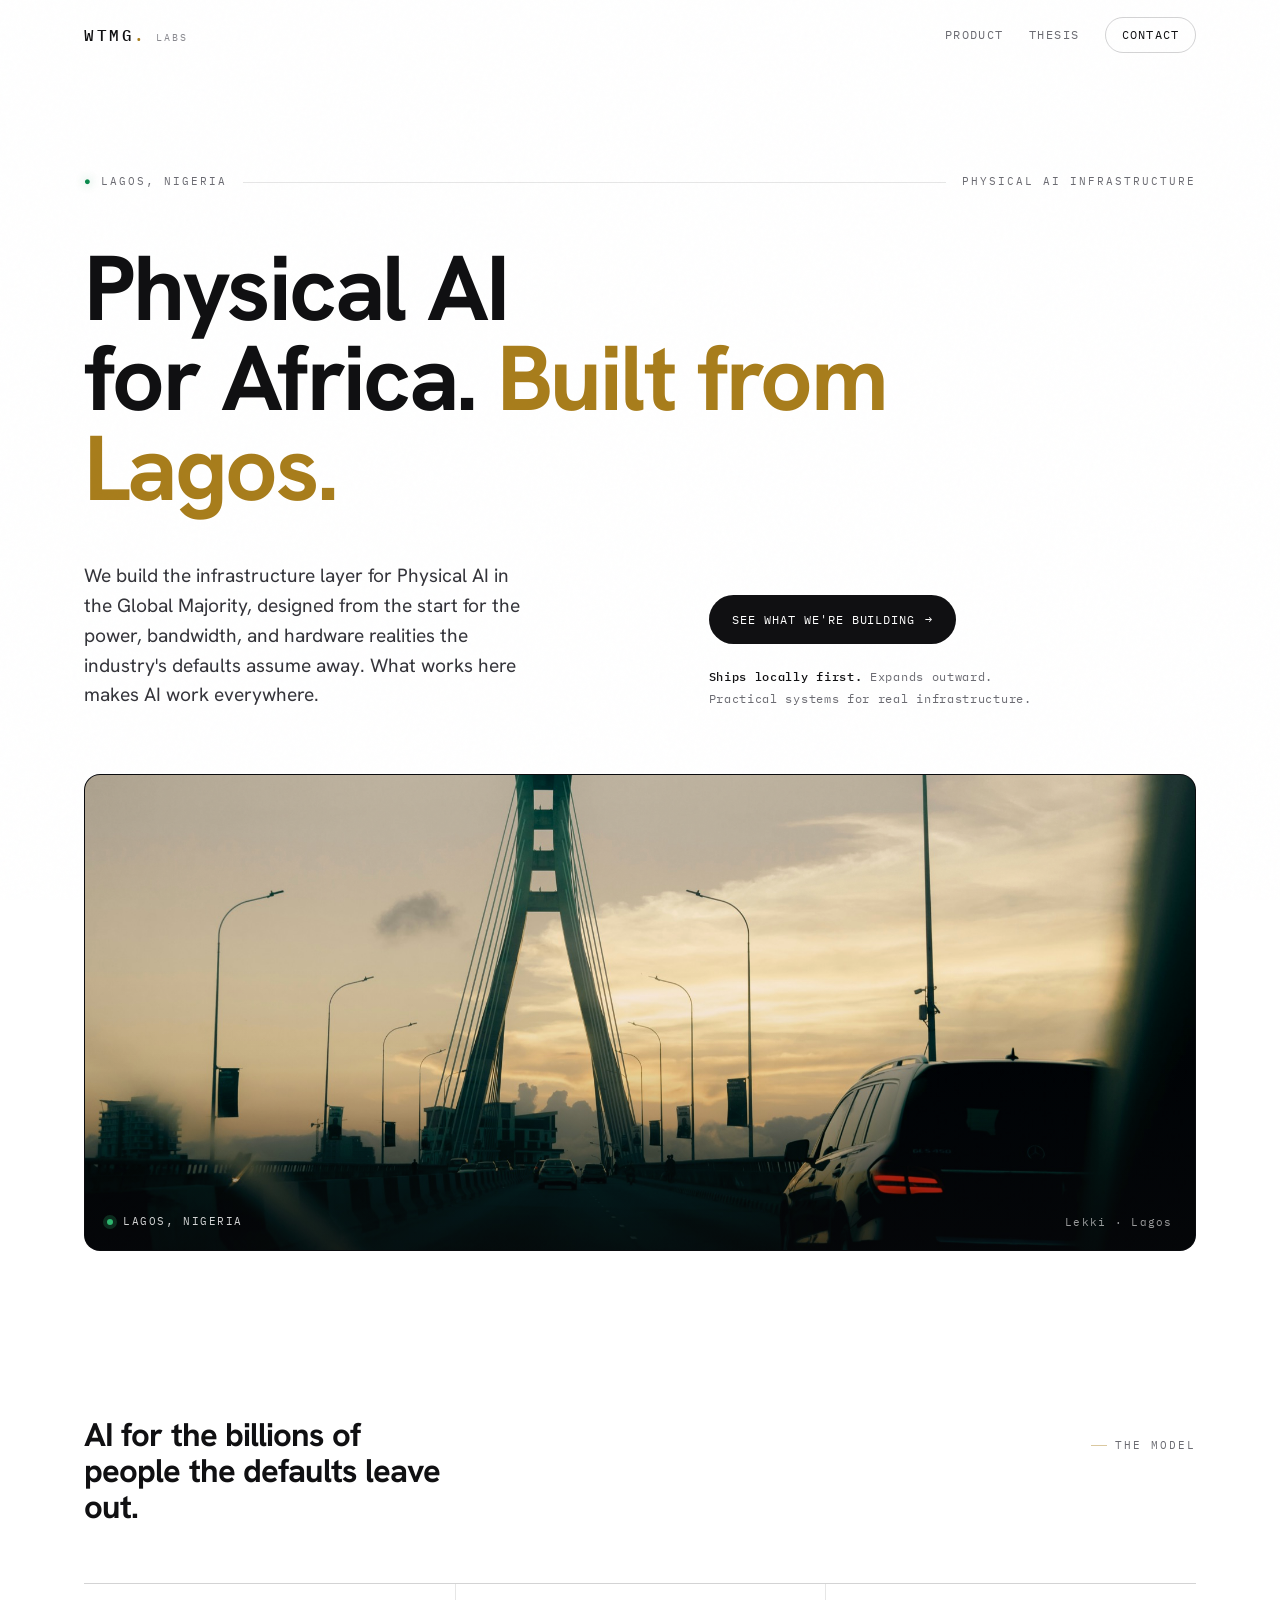
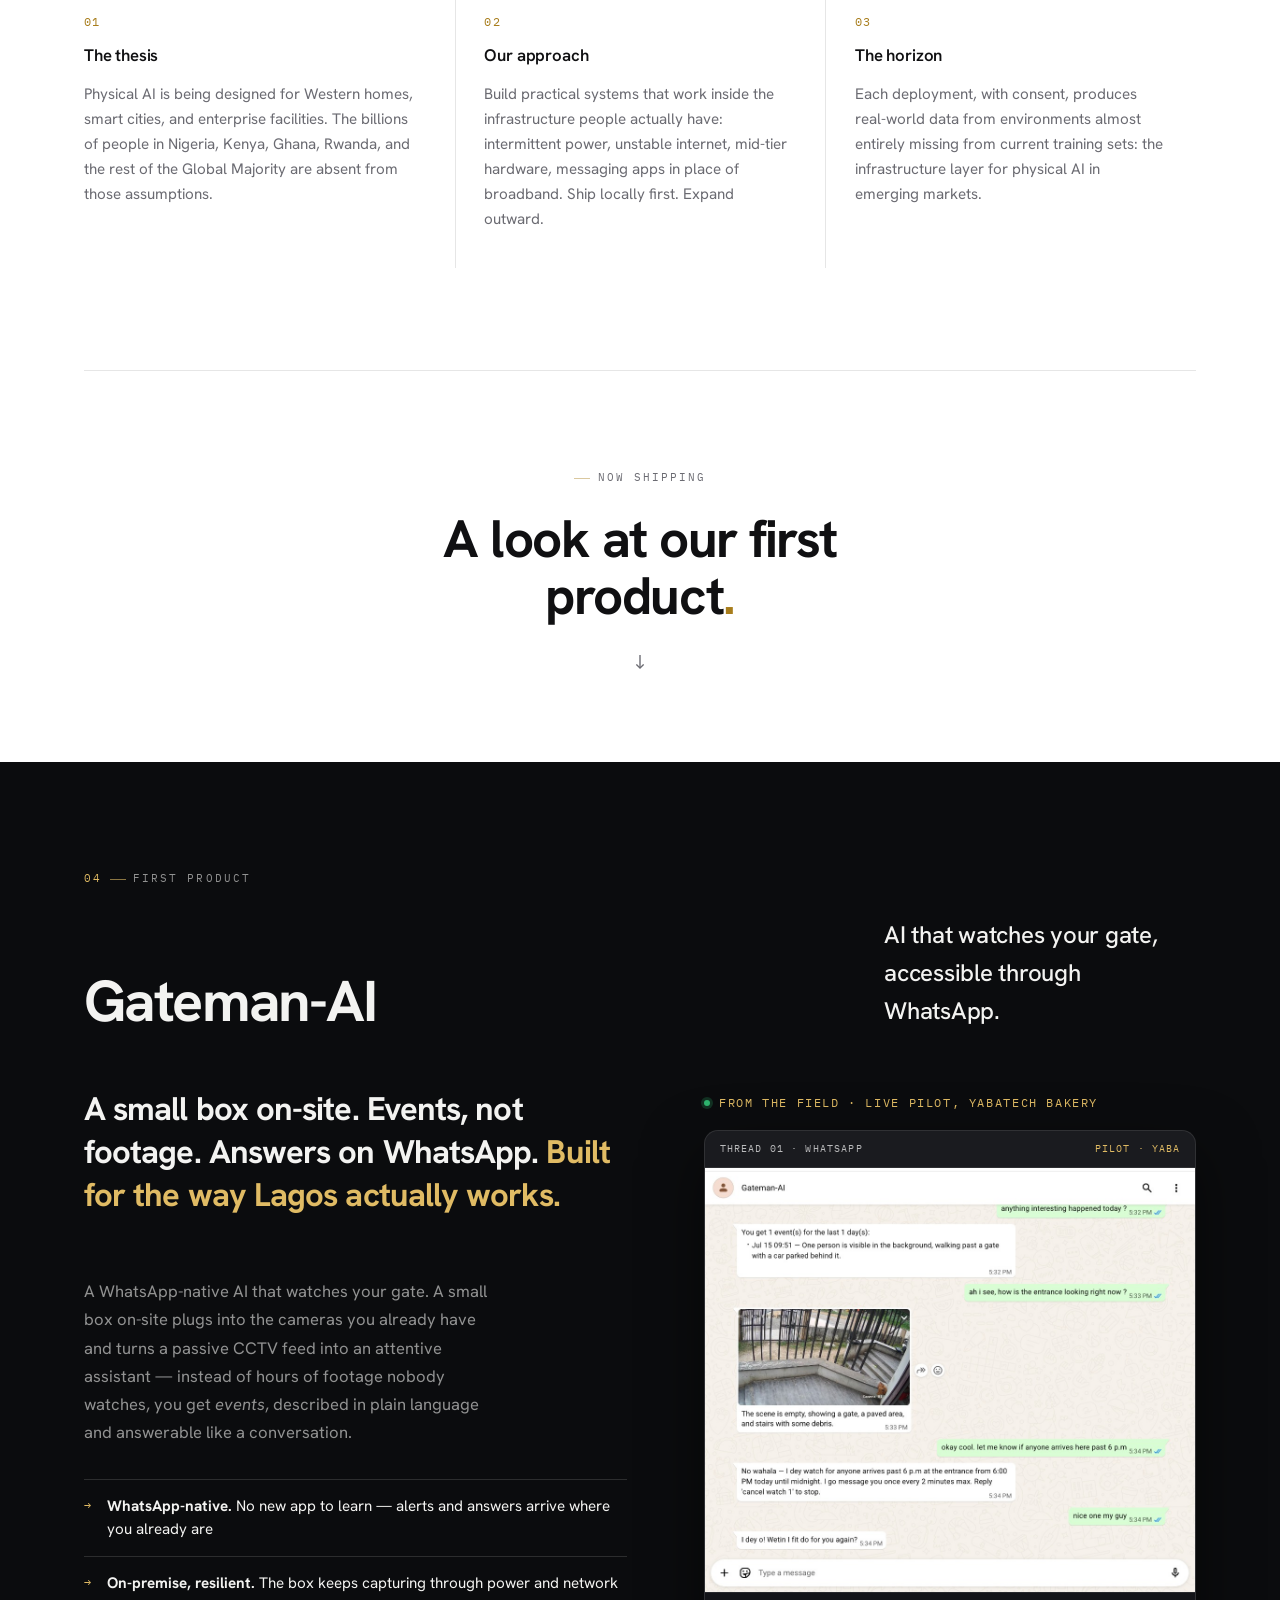
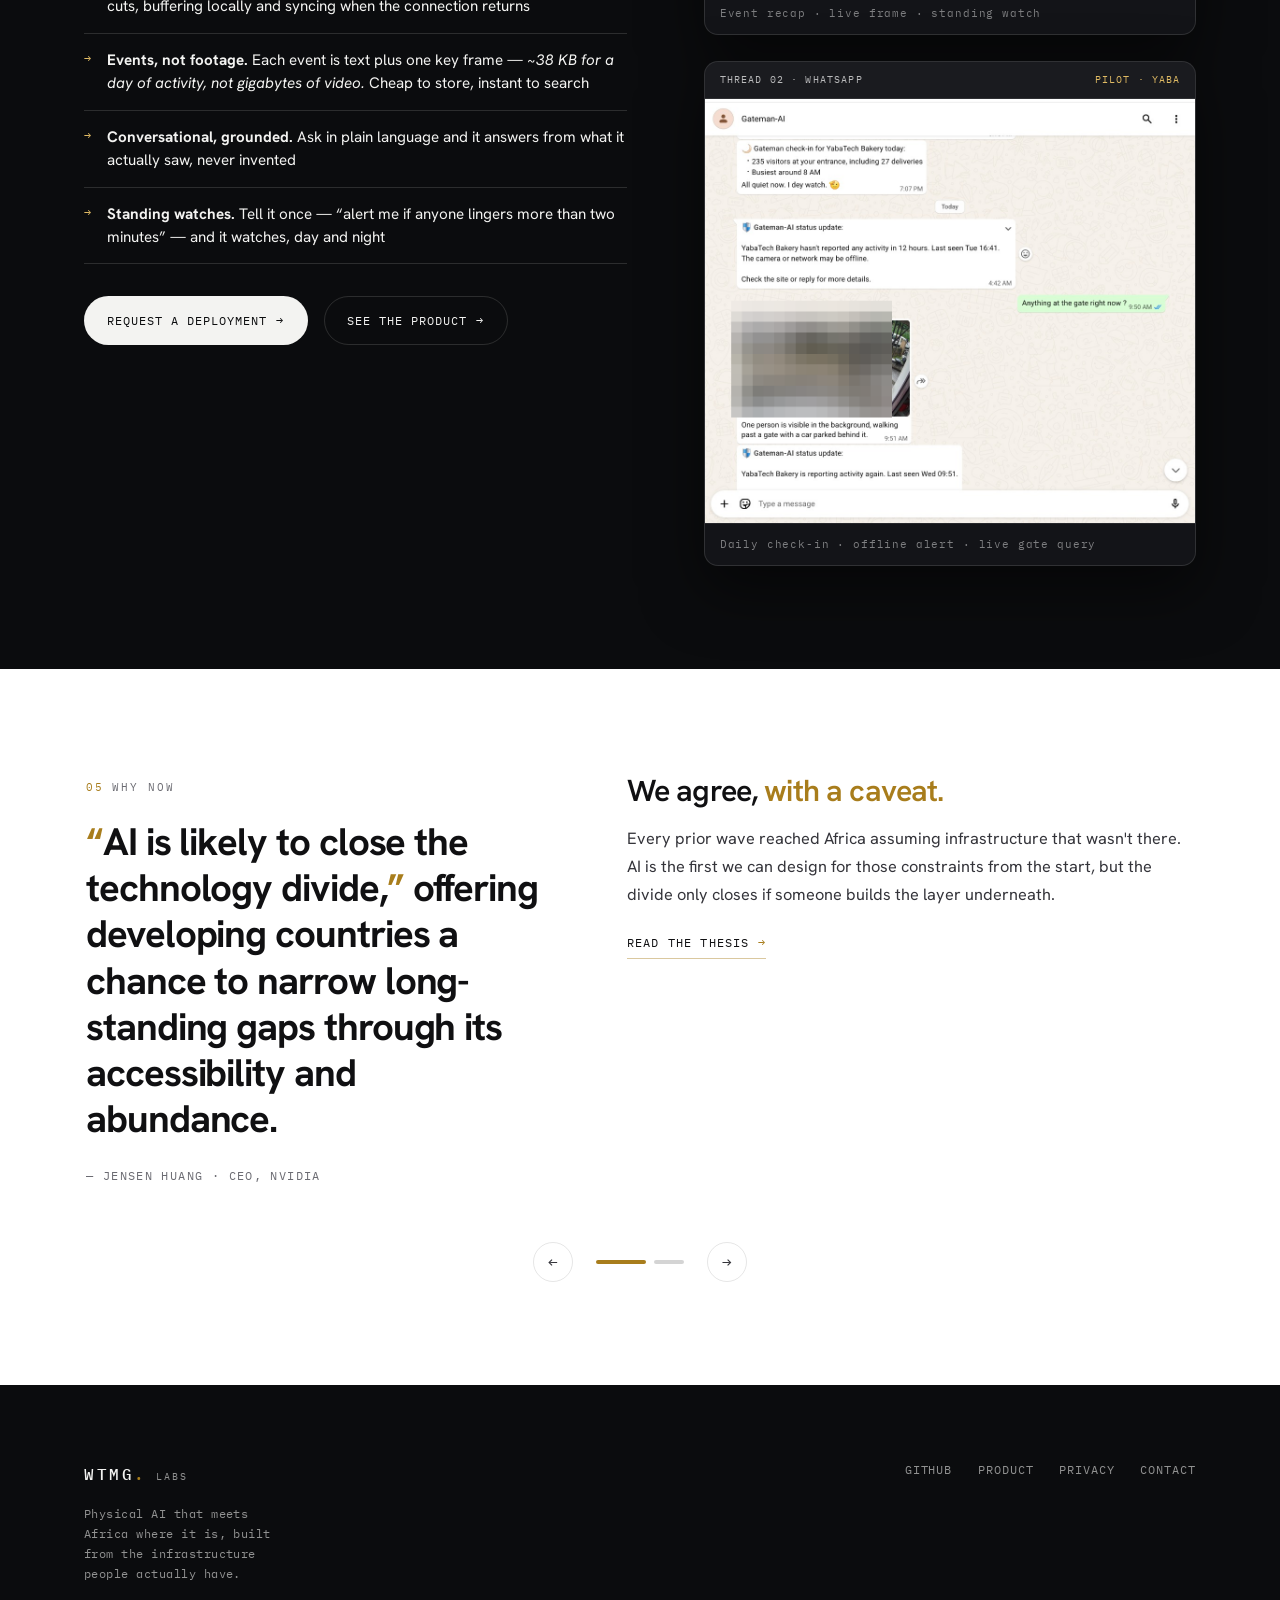
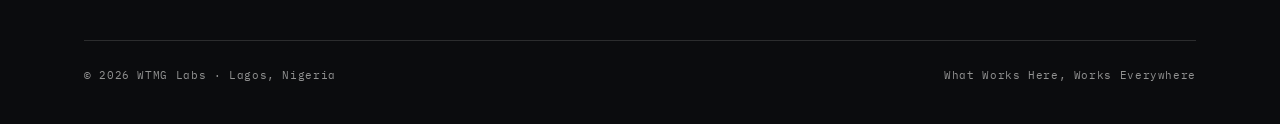
==== commit 8f1f0471: "site: adopt handoff files verbatim + cache-bust stylesheet Replaces the cherry-picked port with the " ====
--- a/index.html
+++ b/index.html
@@ -18,7 +18,7 @@
   <link rel="preconnect" href="https://fonts.googleapis.com" />
   <link rel="preconnect" href="https://fonts.gstatic.com" crossorigin />
   <link href="https://fonts.googleapis.com/css2?family=Hanken+Grotesk:wght@400;500;600;700;800&family=Instrument+Serif:ital@0;1&family=IBM+Plex+Mono:wght@400;500&display=swap" rel="stylesheet" />
-  <link rel="stylesheet" href="styles.css" />
+  <link rel="stylesheet" href="styles.css?v=3" />
 </head>
 <body data-grain="on" data-motion="on">
 
@@ -137,7 +137,6 @@
           </div>
         </div>
 
-        <!-- FROM THE FIELD: real (blurred) pilot WhatsApp screenshots -->
         <div class="product-shots reveal">
           <div class="shots-head">
             <span class="shots-label"><span class="live-dot"></span> From the field · live pilot, YabaTech Bakery</span>
@@ -145,19 +144,19 @@
           <div class="shots-grid">
             <figure class="shot">
               <div class="shot-bar"><span class="shot-cam">THREAD 01 · WHATSAPP</span><span class="shot-ts">PILOT · YABA</span></div>
-              <img src="assets/wa-threadA.png" width="1048" height="908" loading="lazy" decoding="async"
-                   alt="Real WhatsApp conversation: event recap, live camera frame, and setting a standing watch" />
+              <img src="assets/wa-threadA.png" alt="Real WhatsApp conversation: event recap, live camera frame, and setting a standing watch" loading="lazy" />
               <figcaption>Event recap · live frame · standing watch</figcaption>
             </figure>
             <figure class="shot">
               <div class="shot-bar"><span class="shot-cam">THREAD 02 · WHATSAPP</span><span class="shot-ts">PILOT · YABA</span></div>
-              <img src="assets/wa-threadB.png" width="1048" height="908" loading="lazy" decoding="async"
-                   alt="Real WhatsApp conversation: Gateman-AI daily check-in, offline status alert, and a live gate check" />
+              <img src="assets/wa-threadB.png" alt="Real WhatsApp conversation: Gateman-AI daily check-in, offline status alert, and a live gate check" loading="lazy" />
               <figcaption>Daily check-in · offline alert · live gate query</figcaption>
             </figure>
           </div>
         </div>
       </div>
+
+      
     </div>
   </section>
 
@@ -200,7 +199,6 @@
             </div>
           </div>
         </div>
-
       </div>
     </div>
 
--- a/styles.css
+++ b/styles.css
@@ -293,6 +293,87 @@
   color: rgba(255,255,255,0.6);
 }
 
+/* ---------- HERO DETECTION FEED ---------- */
+.hero-figure { background: #0a0b0f; }
+.track-feed { position: absolute; inset: 0; overflow: hidden; }
+.tf-scene { position: absolute; inset: 0;
+  background: radial-gradient(125% 90% at 50% -12%, #1a1e29 0%, #0d0f16 52%, #07080c 100%); }
+.tf-ground { position: absolute; left: 0; right: 0; bottom: 0; height: 44%;
+  background: linear-gradient(to top, #0c0f16, #0a0c12 55%, transparent);
+  border-top: 1px solid rgba(160,180,220,0.07); }
+.tf-grid { position: absolute; inset: 0; opacity: 0.14; mix-blend-mode: screen;
+  background-image:
+    linear-gradient(rgba(130,150,190,0.6) 1px, transparent 1px),
+    linear-gradient(90deg, rgba(130,150,190,0.6) 1px, transparent 1px);
+  background-size: 6.5% 15%;
+  -webkit-mask-image: radial-gradient(circle at 50% 62%, #000 38%, transparent 86%);
+          mask-image: radial-gradient(circle at 50% 62%, #000 38%, transparent 86%); }
+
+/* tracked subjects */
+.tf-subject { position: absolute; bottom: 12%; will-change: left; }
+.tf-body { display: block; width: 100%; height: 100%; position: relative;
+  border-radius: 46% 46% 32% 32% / 58% 58% 42% 42%;
+  background: radial-gradient(62% 52% at 50% 28%, rgba(196,210,236,0.52), rgba(120,135,168,0.3) 58%, rgba(58,68,94,0.14));
+  filter: blur(0.5px); }
+.tf-body::before { content: ''; position: absolute; top: -24%; left: 50%; transform: translateX(-50%);
+  width: 44%; aspect-ratio: 1; border-radius: 50%; background: rgba(204,216,238,0.5); filter: blur(0.5px); }
+.tf-box { position: absolute; inset: -16% -26% -7% -26%; border: 1.5px solid #a855f7;
+  border-radius: 3px; box-shadow: inset 0 0 16px rgba(168,85,247,0.32), 0 0 0 1px rgba(0,0,0,0.35);
+  animation: tfBreath 2.8s ease-in-out infinite; }
+.tf-tag { position: absolute; top: -1.5px; left: -1.5px; transform: translateY(-100%);
+  background: #a855f7; color: #fff; font-family: var(--font-mono); font-weight: 500;
+  font-size: clamp(7px, 1.05vw, 11px); letter-spacing: 0.03em; padding: 2px 6px;
+  border-radius: 3px 3px 3px 0; white-space: nowrap; line-height: 1.3; }
+.tf-id { position: absolute; bottom: -1.5px; right: -1.5px; transform: translateY(100%);
+  background: rgba(168,85,247,0.16); color: #d8b4fe; border: 1px solid rgba(168,85,247,0.6);
+  font-family: var(--font-mono); font-size: clamp(6px, 0.95vw, 10px); letter-spacing: 0.05em;
+  padding: 1px 5px; border-radius: 0 0 3px 3px; white-space: nowrap; }
+
+.tf-subject.s1 { width: 7%;  height: 40%; bottom: 12%; animation: tfWalkR 16s linear infinite -2s; }
+.tf-subject.s2 { width: 5.6%; height: 31%; bottom: 17%; animation: tfWalkL 20s linear infinite -8s; }
+.tf-subject.s3 { width: 4.2%; height: 23%; bottom: 23%; opacity: 0.86; animation: tfWalkR 27s linear infinite -13s; }
+.tf-subject.v1 { width: 15%; height: 21%; bottom: 9%; animation: tfWalkL 24s linear infinite -5s; }
+.tf-subject.v1 .tf-body { border-radius: 10px 16px 5px 5px;
+  background: linear-gradient(180deg, rgba(150,166,198,0.42), rgba(66,76,102,0.24)); }
+.tf-subject.v1 .tf-body::before { display: none; }
+
+@keyframes tfWalkR { 0% { left: -14%; } 100% { left: 110%; } }
+@keyframes tfWalkL { 0% { left: 110%; } 100% { left: -14%; } }
+@keyframes tfBreath { 0%, 100% { transform: scale(1); } 50% { transform: scale(1.02); } }
+
+/* scan sweep */
+.tf-scan { position: absolute; left: 0; right: 0; top: -30%; height: 30%; z-index: 3;
+  background: linear-gradient(to bottom, transparent, rgba(168,85,247,0.08) 68%, rgba(168,85,247,0.2));
+  border-bottom: 1px solid rgba(168,85,247,0.45); mix-blend-mode: screen;
+  animation: tfScan 5.5s linear infinite; }
+@keyframes tfScan { 0% { transform: translateY(0); } 100% { transform: translateY(430%); } }
+
+/* HUD */
+.tf-corner { position: absolute; width: 15px; height: 15px; border: 1.5px solid rgba(255,255,255,0.45); z-index: 4; }
+.tf-corner.tl { top: 0.95rem; left: 1.4rem; border-right: 0; border-bottom: 0; }
+.tf-corner.tr { top: 0.95rem; right: 1.4rem; border-left: 0; border-bottom: 0; }
+.tf-top { position: absolute; top: 1rem; left: 1.4rem; right: 1.4rem; z-index: 5;
+  display: flex; justify-content: space-between; align-items: center;
+  font-family: var(--font-mono); font-size: 0.64rem; letter-spacing: 0.14em; text-transform: uppercase; }
+.tf-rec { display: flex; align-items: center; gap: 0.5rem; color: #fff; }
+.tf-rec i { width: 7px; height: 7px; border-radius: 50%; background: #ff4d4d;
+  box-shadow: 0 0 0 3px rgba(255,77,77,0.18); animation: tfBlink 1.4s steps(1) infinite; }
+@keyframes tfBlink { 50% { opacity: 0.2; } }
+.tf-cam { color: rgba(255,255,255,0.68); }
+.tf-cam b { color: #d8b4fe; font-weight: 500; }
+.tf-status { position: absolute; top: 2.7rem; left: 1.4rem; z-index: 5;
+  font-family: var(--font-mono); font-size: 0.58rem; letter-spacing: 0.14em; text-transform: uppercase;
+  color: #d8b4fe; border: 1px solid rgba(168,85,247,0.4); background: rgba(168,85,247,0.12);
+  padding: 3px 9px; border-radius: 999px; }
+.tf-status b { color: #fff; font-weight: 600; }
+
+@media (prefers-reduced-motion: reduce) {
+  .tf-subject, .tf-scan, .tf-box, .tf-rec i { animation: none !important; }
+  .tf-subject.s1 { left: 20%; } .tf-subject.s2 { left: 60%; }
+  .tf-subject.s3 { left: 80%; } .tf-subject.v1 { left: 38%; }
+  .tf-scan { display: none; }
+}
+
 /* ---------- MISSION ---------- */
 .mission { padding-block: clamp(4rem, 8vw, 7rem); }
 .mission-head { display: flex; justify-content: space-between; align-items: baseline; gap: 2rem; margin-bottom: clamp(2.5rem, 5vw, 3.6rem); flex-wrap: wrap; }
@@ -409,6 +490,7 @@
 
 /* ---------- CHAT DEMO ---------- */
 .demo {
+  max-width: 380px; margin-left: auto; width: 100%;
   background: var(--dark-2);
   border: 1px solid var(--on-dark-line);
   border-radius: 18px;
@@ -439,7 +521,7 @@
 }
 .msg { max-width: 86%; }
 .msg .bubble {
-  padding: 0.7rem 0.9rem; border-radius: 14px; font-size: 0.9rem; line-height: 1.45;
+  padding: 0.55rem 0.75rem; border-radius: 12px; font-size: 0.82rem; line-height: 1.4;
 }
 .msg .time { font-family: var(--font-mono); font-size: 0.58rem; letter-spacing: 0.06em; color: var(--on-dark-muted); margin-top: 0.35rem; }
 .msg.out { align-self: flex-end; text-align: right; }
@@ -450,7 +532,7 @@
 /* camera still */
 .cam {
   position: relative; border-radius: 11px; overflow: hidden; margin-bottom: 0.55rem;
-  aspect-ratio: 4 / 3;
+  aspect-ratio: 16 / 10;
   background:
     repeating-linear-gradient(135deg, #1a1c20 0 11px, #16181c 11px 22px);
   border: 1px solid var(--on-dark-line);
@@ -474,6 +556,79 @@
 .typing span:nth-child(2){ animation-delay: 0.18s; }
 .typing span:nth-child(3){ animation-delay: 0.36s; }
 @keyframes blink { 0%,80%,100%{ opacity: 0.3; transform: translateY(0); } 40%{ opacity: 1; transform: translateY(-2px); } }
+
+/* ---------- STORY ---------- */
+.story { padding-block: clamp(4.5rem, 8vw, 8rem); }
+.story-grid { display: grid; grid-template-columns: 1fr 1.1fr; gap: clamp(2.5rem, 6vw, 6rem); align-items: start; }
+.story blockquote, .story-grid blockquote {
+  font-family: var(--font-display); font-weight: var(--display-weight);
+  font-size: clamp(1.5rem, 3vw, 2.3rem); line-height: 1.2; letter-spacing: var(--display-track);
+  color: var(--ink);
+}
+:root[data-display="serif"] .story blockquote,
+:root[data-display="serif"] .story-grid blockquote { font-style: italic; }
+.story .src, .story-grid .src { display: block; margin-top: 1.4rem; font-family: var(--font-mono); font-size: 0.72rem; letter-spacing: 0.1em; text-transform: uppercase; color: var(--muted); }
+.story-body p { font-size: 1.0rem; line-height: 1.75; color: var(--ink-2); margin-bottom: 1.1rem; }
+.story-body p.last { color: var(--ink); font-weight: 500; }
+.story-lead { font-size: clamp(1.05rem, 1.8vw, 1.25rem); line-height: 1.6; color: var(--ink-2); margin-bottom: 1.6rem; }
+.note {
+  display: grid; grid-template-columns: 7rem 1fr; gap: 1.4rem; align-items: baseline;
+  padding: 1.15rem 0; border-top: 1px solid var(--line);
+}
+.note:first-child { border-top: 0; padding-top: 0; }
+.note-k {
+  font-family: var(--font-mono); font-size: 0.68rem; letter-spacing: 0.12em;
+  text-transform: uppercase; color: var(--accent); padding-top: 0.15em;
+}
+.note p { font-size: 0.98rem; line-height: 1.7; color: var(--ink-2); margin: 0; }
+.story-punch {
+  font-family: var(--font-display); font-weight: 600;
+  font-size: clamp(1.2rem, 2.2vw, 1.55rem); line-height: 1.3; letter-spacing: var(--display-track);
+  color: var(--ink); margin-top: 1.6rem; padding-top: 1.5rem; border-top: 1px solid var(--line);
+}
+@media (max-width: 560px) {
+  .note { grid-template-columns: 1fr; gap: 0.45rem; }
+}
+
+/* ---------- FOOTER ---------- */
+.footer { background: var(--dark); color: var(--on-dark); padding: clamp(3rem, 6vw, 5rem) 0 2.5rem; }
+.footer-grid { display: flex; justify-content: space-between; align-items: flex-start; gap: 2rem; flex-wrap: wrap; }
+.footer .logo .mark { color: var(--on-dark); }
+.footer .logo .sub { color: var(--on-dark-muted); }
+.footer-tag { font-family: var(--font-mono); font-size: 0.74rem; letter-spacing: 0.04em; color: var(--on-dark-muted); margin-top: 1rem; max-width: 30ch; line-height: 1.7; }
+.footer-links { display: flex; gap: 1.6rem; }
+.footer-links a { font-family: var(--font-mono); font-size: 0.74rem; letter-spacing: 0.08em; text-transform: uppercase; color: var(--on-dark-muted); transition: color 0.2s; }
+.footer-links a:hover { color: var(--accent-on-dark); }
+.footer-base { display: flex; justify-content: space-between; align-items: center; gap: 1rem; margin-top: clamp(2.5rem, 5vw, 3.5rem); padding-top: 1.6rem; border-top: 1px solid var(--on-dark-line); flex-wrap: wrap; }
+.footer-base span { font-family: var(--font-mono); font-size: 0.66rem; letter-spacing: 0.06em; color: var(--on-dark-muted); }
+
+/* ---------- MOTION ---------- */
+.reveal { opacity: 0; transform: translateY(14px); transition: opacity 0.7s cubic-bezier(.2,.7,.3,1), transform 0.7s cubic-bezier(.2,.7,.3,1); }
+.reveal.in { opacity: 1; transform: none; }
+body[data-motion="off"] .reveal { opacity: 1; transform: none; transition: none; }
+@media (prefers-reduced-motion: reduce) {
+  .reveal { opacity: 1 !important; transform: none !important; transition: none !important; }
+  html { scroll-behavior: auto; }
+  .typing span { animation: none; }
+}
+
+/* ---------- PRODUCT INTRO ---------- */
+.product-intro { padding-block: clamp(3.5rem, 7vw, 6rem); text-align: center; }
+.product-intro .eyebrow { justify-content: center; margin-bottom: 1.4rem; }
+.product-intro-line {
+  font-family: var(--font-display); font-weight: var(--display-weight);
+  font-size: clamp(1.9rem, 4.6vw, 3.3rem); line-height: 1.08;
+  letter-spacing: var(--display-track); color: var(--ink);
+  max-width: 18ch; margin: 0 auto;
+}
+.product-intro-line .accent { color: var(--accent); }
+.product-intro-cue {
+  display: block; margin-top: 1.8rem; color: var(--muted);
+  font-family: var(--font-mono); font-size: 1.25rem; line-height: 1;
+  animation: introCue 1.9s ease-in-out infinite;
+}
+@media (prefers-reduced-motion: reduce) { .product-intro-cue { animation: none; } }
+@keyframes introCue { 0%, 100% { transform: translateY(0); opacity: .45; } 50% { transform: translateY(7px); opacity: 1; } }
 
 /* ---------- PRODUCT SHOTS (field screenshots) ---------- */
 .product-shots { margin-top: 0.35rem; position: sticky; top: 5.5rem; }
@@ -493,79 +648,6 @@
 .shot img { display: block; width: 100%; height: auto; }
 .shot figcaption { padding: 0.75rem 0.9rem; font-family: var(--font-mono); font-size: 0.66rem; letter-spacing: 0.08em; color: rgba(255,255,255,0.45); border-top: 1px solid rgba(255,255,255,0.09); }
 
-/* ---------- STORY ---------- */
-.story { padding-block: clamp(4.5rem, 8vw, 8rem); }
-.story-grid { display: grid; grid-template-columns: 1fr 1.1fr; gap: clamp(2.5rem, 6vw, 6rem); align-items: start; }
-.story blockquote, .story-grid blockquote {
-  font-family: var(--font-display); font-weight: var(--display-weight);
-  font-size: clamp(1.5rem, 3vw, 2.3rem); line-height: 1.2; letter-spacing: var(--display-track);
-  color: var(--ink);
-}
-:root[data-display="serif"] .story blockquote,
-:root[data-display="serif"] .story-grid blockquote { font-style: italic; }
-.story .src, .story-grid .src { display: block; margin-top: 1.4rem; font-family: var(--font-mono); font-size: 0.72rem; letter-spacing: 0.1em; text-transform: uppercase; color: var(--muted); }
-.story-body p { font-size: 1.0rem; line-height: 1.75; color: var(--ink-2); margin-bottom: 1.1rem; }
-.story-body p.last { color: var(--ink); font-weight: 500; }
-.story-lead { font-size: clamp(1.05rem, 1.8vw, 1.25rem); line-height: 1.6; color: var(--ink-2); margin-bottom: 1.6rem; }
-.note {
-  display: grid; grid-template-columns: 7rem 1fr; gap: 1.4rem; align-items: baseline;
-  padding: 1.15rem 0; border-top: 1px solid var(--line);
-}
-.note:first-child { border-top: 0; padding-top: 0; }
-.note-k {
-  font-family: var(--font-mono); font-size: 0.68rem; letter-spacing: 0.12em;
-  text-transform: uppercase; color: var(--accent); padding-top: 0.15em;
-}
-.note p { font-size: 0.98rem; line-height: 1.7; color: var(--ink-2); margin: 0; }
-.story-punch {
-  font-family: var(--font-display); font-weight: 600;
-  font-size: clamp(1.2rem, 2.2vw, 1.55rem); line-height: 1.3; letter-spacing: var(--display-track);
-  color: var(--ink); margin-top: 1.6rem; padding-top: 1.5rem; border-top: 1px solid var(--line);
-}
-@media (max-width: 560px) {
-  .note { grid-template-columns: 1fr; gap: 0.45rem; }
-}
-
-/* ---------- FOOTER ---------- */
-.footer { background: var(--dark); color: var(--on-dark); padding: clamp(3rem, 6vw, 5rem) 0 2.5rem; }
-.footer-grid { display: flex; justify-content: space-between; align-items: flex-start; gap: 2rem; flex-wrap: wrap; }
-.footer .logo .mark { color: var(--on-dark); }
-.footer .logo .sub { color: var(--on-dark-muted); }
-.footer-tag { font-family: var(--font-mono); font-size: 0.74rem; letter-spacing: 0.04em; color: var(--on-dark-muted); margin-top: 1rem; max-width: 30ch; line-height: 1.7; }
-.footer-links { display: flex; gap: 1.6rem; }
-.footer-links a { font-family: var(--font-mono); font-size: 0.74rem; letter-spacing: 0.08em; text-transform: uppercase; color: var(--on-dark-muted); transition: color 0.2s; }
-.footer-links a:hover { color: var(--accent-on-dark); }
-.footer-base { display: flex; justify-content: space-between; align-items: center; gap: 1rem; margin-top: clamp(2.5rem, 5vw, 3.5rem); padding-top: 1.6rem; border-top: 1px solid var(--on-dark-line); flex-wrap: wrap; }
-.footer-base span { font-family: var(--font-mono); font-size: 0.66rem; letter-spacing: 0.06em; color: var(--on-dark-muted); }
-
-/* ---------- MOTION ---------- */
-.reveal { opacity: 0; transform: translateY(14px); transition: opacity 0.7s cubic-bezier(.2,.7,.3,1), transform 0.7s cubic-bezier(.2,.7,.3,1); }
-.reveal.in { opacity: 1; transform: none; }
-body[data-motion="off"] .reveal { opacity: 1; transform: none; transition: none; }
-@media (prefers-reduced-motion: reduce) {
-  .reveal { opacity: 1 !important; transform: none !important; transition: none !important; }
-  html { scroll-behavior: auto; }
-  .typing span { animation: none; }
-}
-
-/* ---------- PRODUCT INTRO ---------- */
-.product-intro { padding-block: clamp(3.5rem, 7vw, 6rem); text-align: center; }
-.product-intro .eyebrow { justify-content: center; margin-bottom: 1.4rem; }
-.product-intro-line {
-  font-family: var(--font-display); font-weight: var(--display-weight);
-  font-size: clamp(1.9rem, 4.6vw, 3.3rem); line-height: 1.08;
-  letter-spacing: var(--display-track); color: var(--ink);
-  max-width: 18ch; margin: 0 auto;
-}
-.product-intro-line .accent { color: var(--accent); }
-.product-intro-cue {
-  display: block; margin-top: 1.8rem; color: var(--muted);
-  font-family: var(--font-mono); font-size: 1.25rem; line-height: 1;
-  animation: introCue 1.9s ease-in-out infinite;
-}
-@media (prefers-reduced-motion: reduce) { .product-intro-cue { animation: none; } }
-@keyframes introCue { 0%, 100% { transform: translateY(0); opacity: .45; } 50% { transform: translateY(7px); opacity: 1; } }
-
 /* ---------- WHY SLIDER (Why now / Why we started) ---------- */
 .whyslider { padding-block: clamp(4rem, 8vw, 7.5rem); position: relative; }
 .whyslider-viewport { overflow: hidden; }
@@ -597,11 +679,12 @@
 
 /* ---------- RESPONSIVE ---------- */
 @media (max-width: 900px) {
+  .shots-grid { grid-template-columns: 1fr; }
+  .shot-offset { margin-top: 0; }
   .hero-grid { grid-template-columns: 1fr; gap: 1.8rem; }
   .vision-grid { grid-template-columns: 1fr; gap: 2.5rem; }
   .product-grid { grid-template-columns: 1fr; gap: 2.5rem; }
-  .shots-grid { grid-template-columns: 1fr; }
-  .shot-offset { margin-top: 0; }
+  .product-copy .feature-list { columns: 1; }
   .story-grid { grid-template-columns: 1fr; gap: 2rem; }
   .mission-grid { grid-template-columns: 1fr; border-top: 0; }
   .m-item { border-left: 0; border-top: 1px solid var(--line); padding-left: 0; padding-right: 0; }
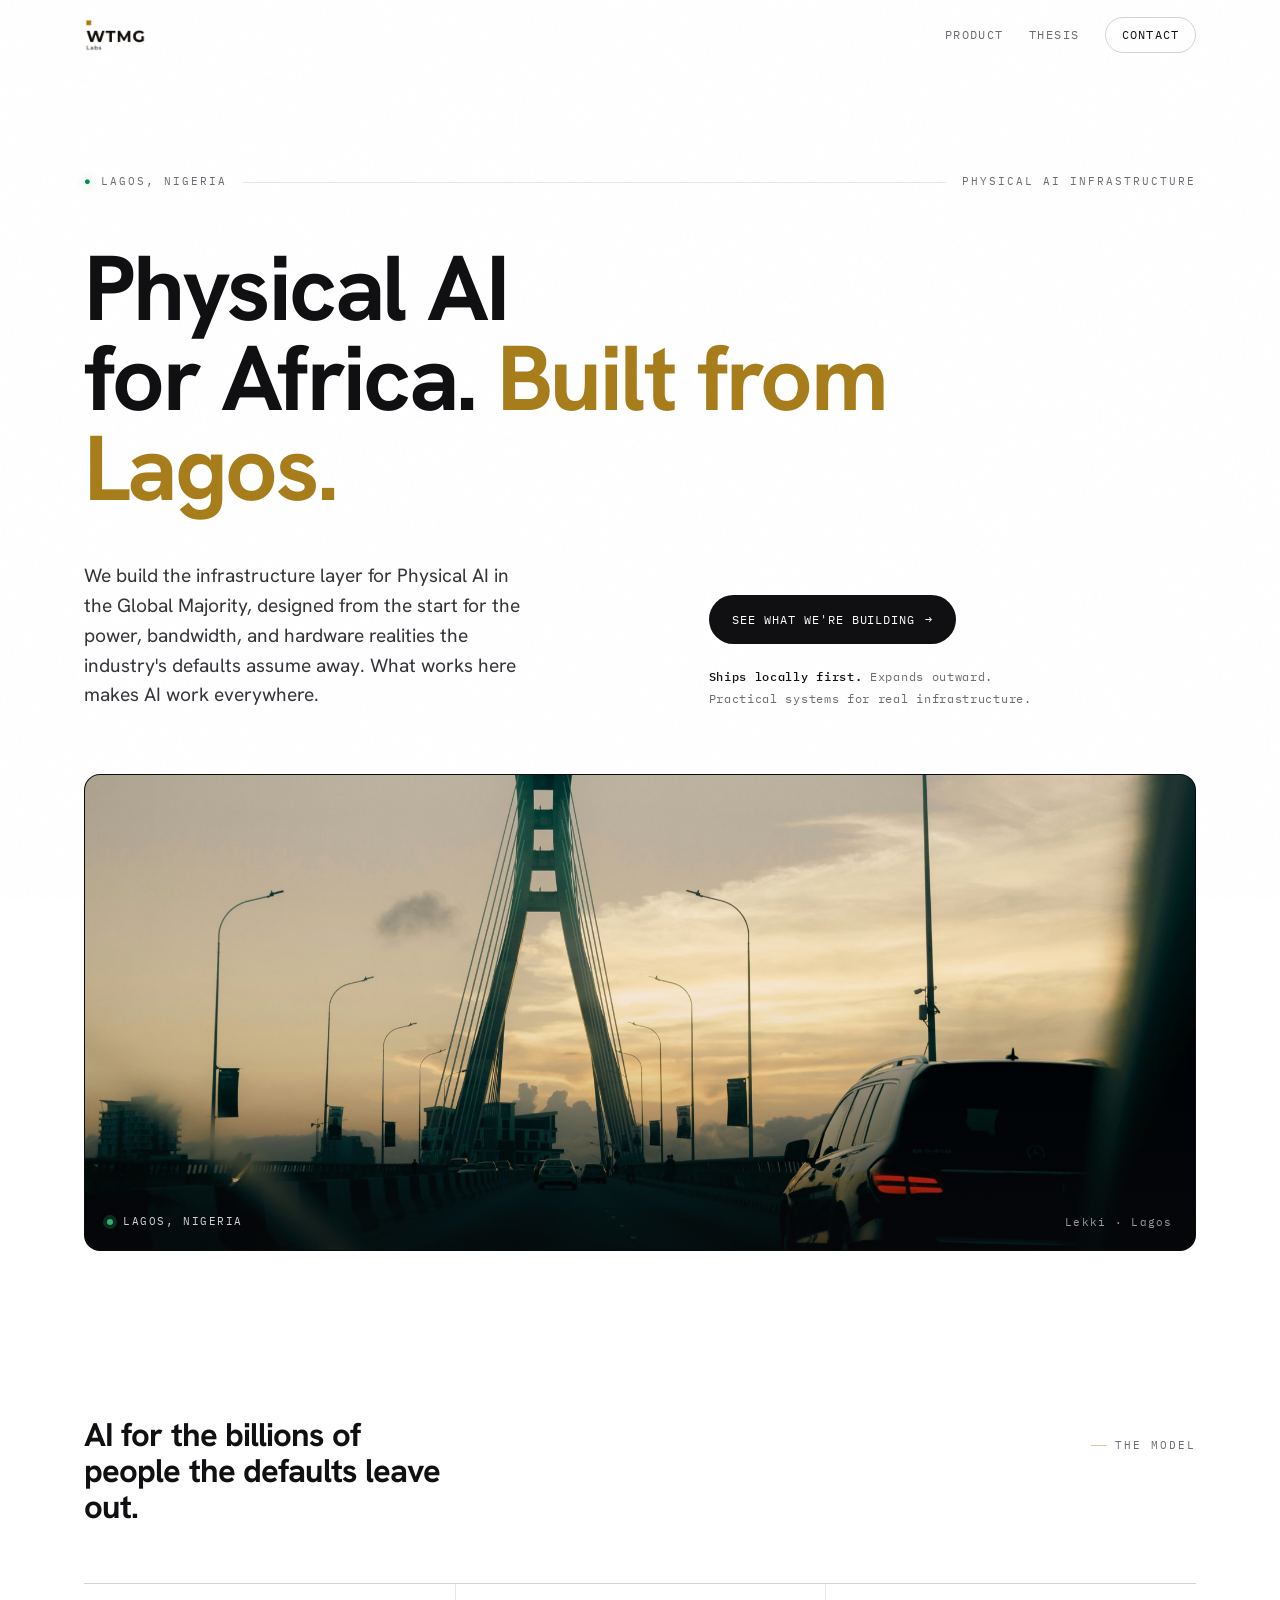
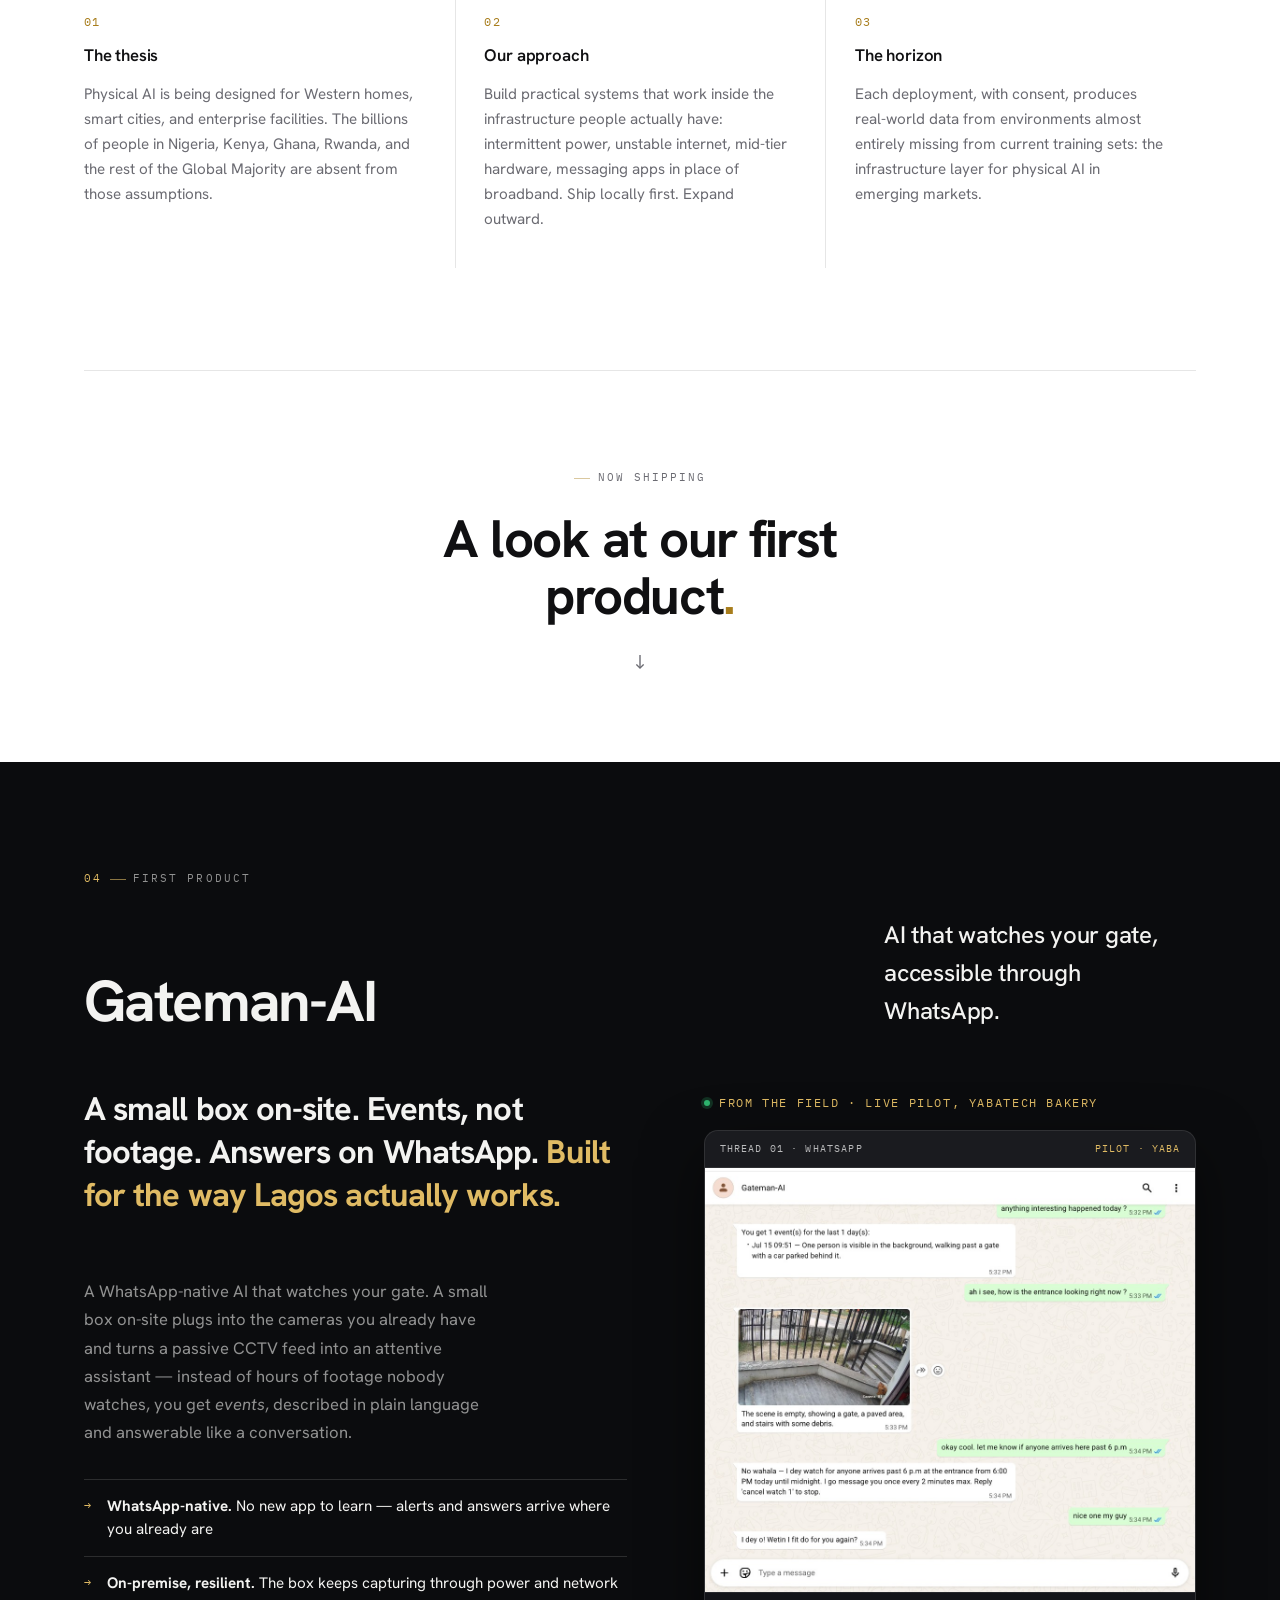
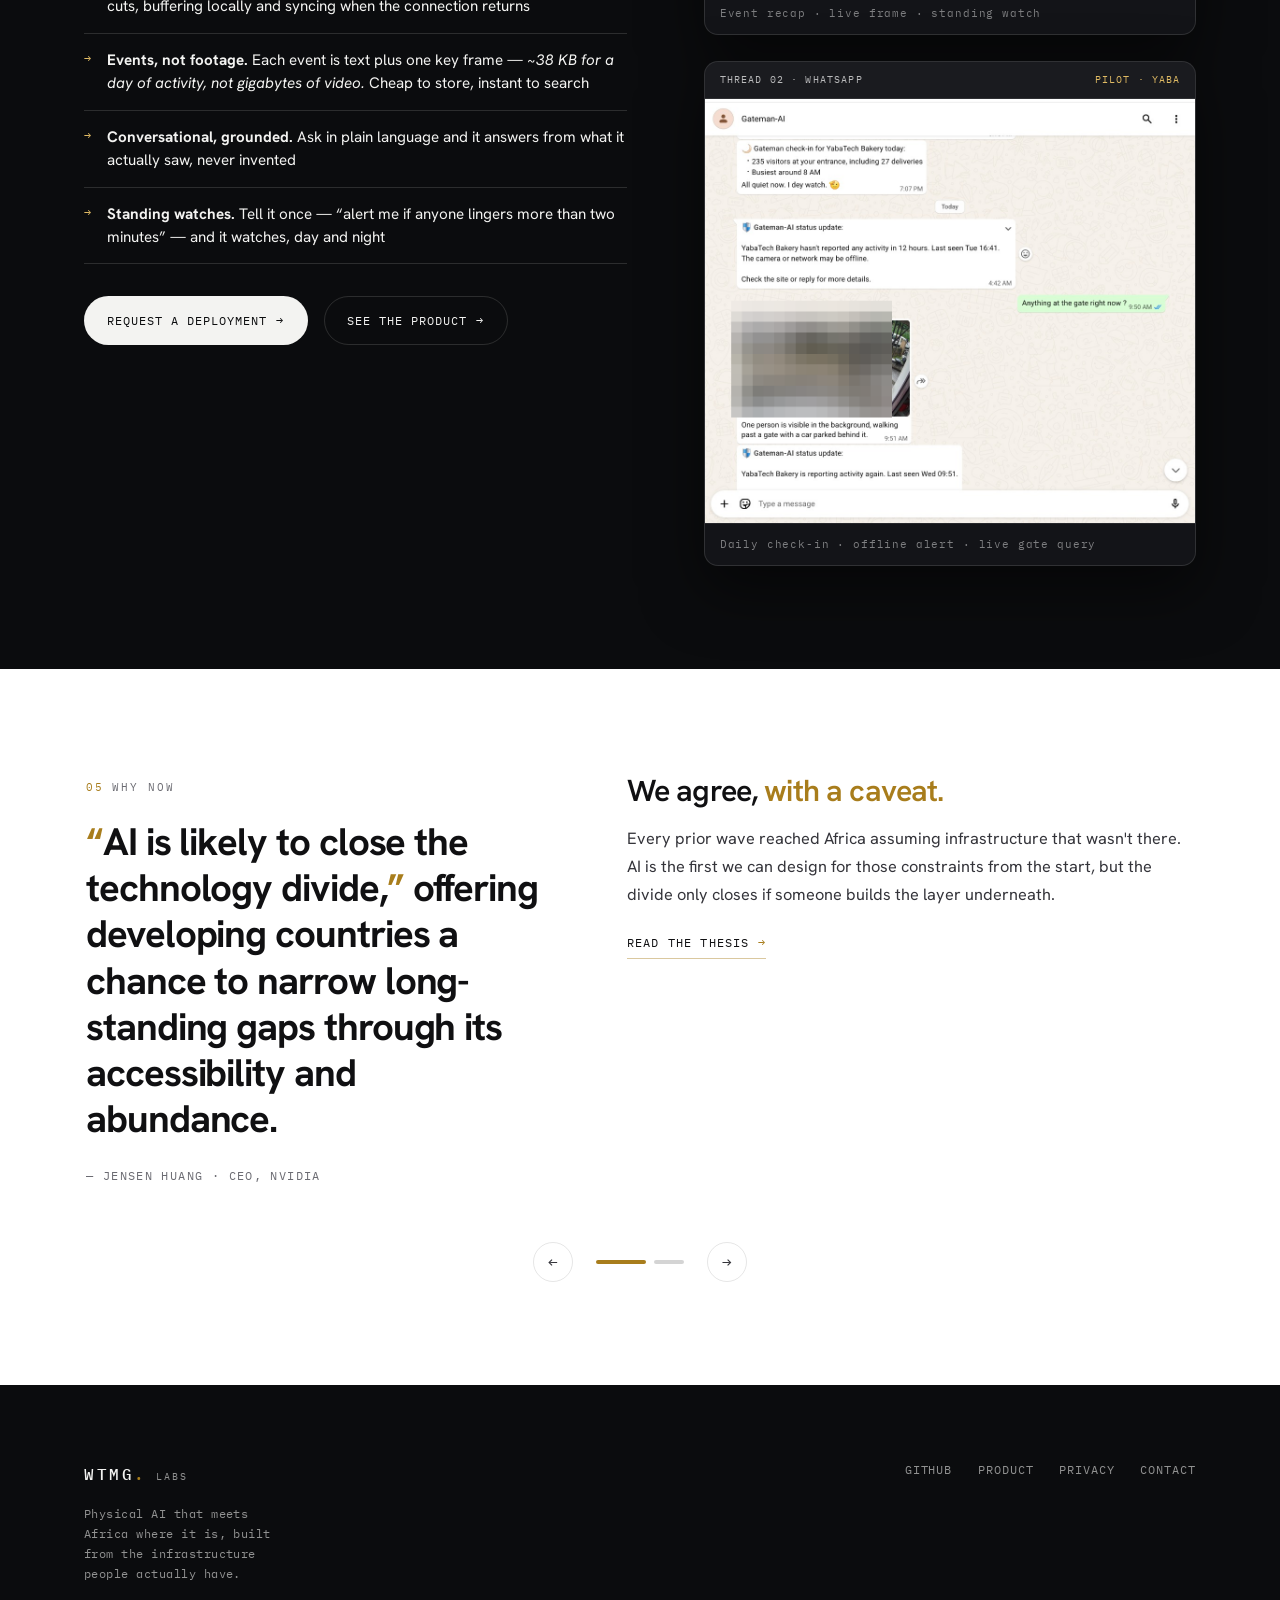
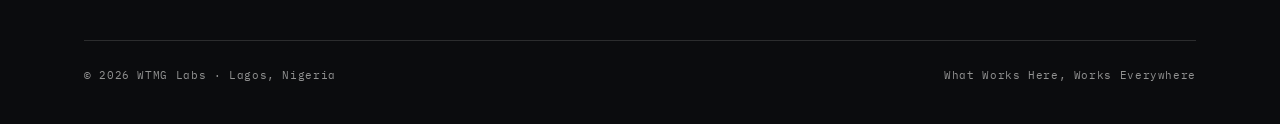
==== commit 5a3e1282: "brand: replace text wordmark with the WTMG Labs logo image (header + favicons)" ====
--- a/index.html
+++ b/index.html
@@ -7,7 +7,9 @@
   <meta name="description" content="Physical AI for Africa. Built from Lagos. WTMG Labs builds practical physical AI systems for the Global Majority." />
   <link rel="canonical" href="https://wtmglabs.com/" />
 
-  <link rel="icon" type="image/svg+xml" href="data:image/svg+xml,%3Csvg xmlns='http://www.w3.org/2000/svg' viewBox='0 0 64 64'%3E%3Crect width='64' height='64' rx='12' fill='%230b0c0e'/%3E%3Ctext x='32' y='40' font-family='monospace' font-size='17' font-weight='600' letter-spacing='1' text-anchor='middle' fill='%23ffffff'%3EWTMG%3C/text%3E%3C/svg%3E" />
+  <link rel="icon" type="image/png" sizes="32x32" href="/assets/favicon-32.png" />
+  <link rel="icon" type="image/png" sizes="512x512" href="/assets/favicon-512.png" />
+  <link rel="apple-touch-icon" href="/assets/apple-touch-icon.png" />
 
   <meta property="og:type" content="website" />
   <meta property="og:title" content="WTMG Labs — Physical AI for Africa" />
@@ -26,8 +28,7 @@
   <nav class="nav" id="nav">
     <div class="nav-inner">
       <a class="logo" href="#top" aria-label="WTMG Labs home">
-        <span class="mark">WTMG<span class="dot">.</span></span>
-        <span class="sub">Labs</span>
+        <img src="/assets/logo.png" alt="WTMG Labs" height="34" />
       </a>
       <div class="nav-right">
         <a class="nav-link hide-sm" href="#product">Product</a>
--- a/styles.css
+++ b/styles.css
@@ -150,6 +150,7 @@
 
 /* logo lockup */
 .logo { display: inline-flex; align-items: baseline; gap: 0.55rem; }
+.logo img { height: 34px; width: auto; display: block; }
 .logo .mark {
   font-family: var(--font-mono);
   font-weight: 500;
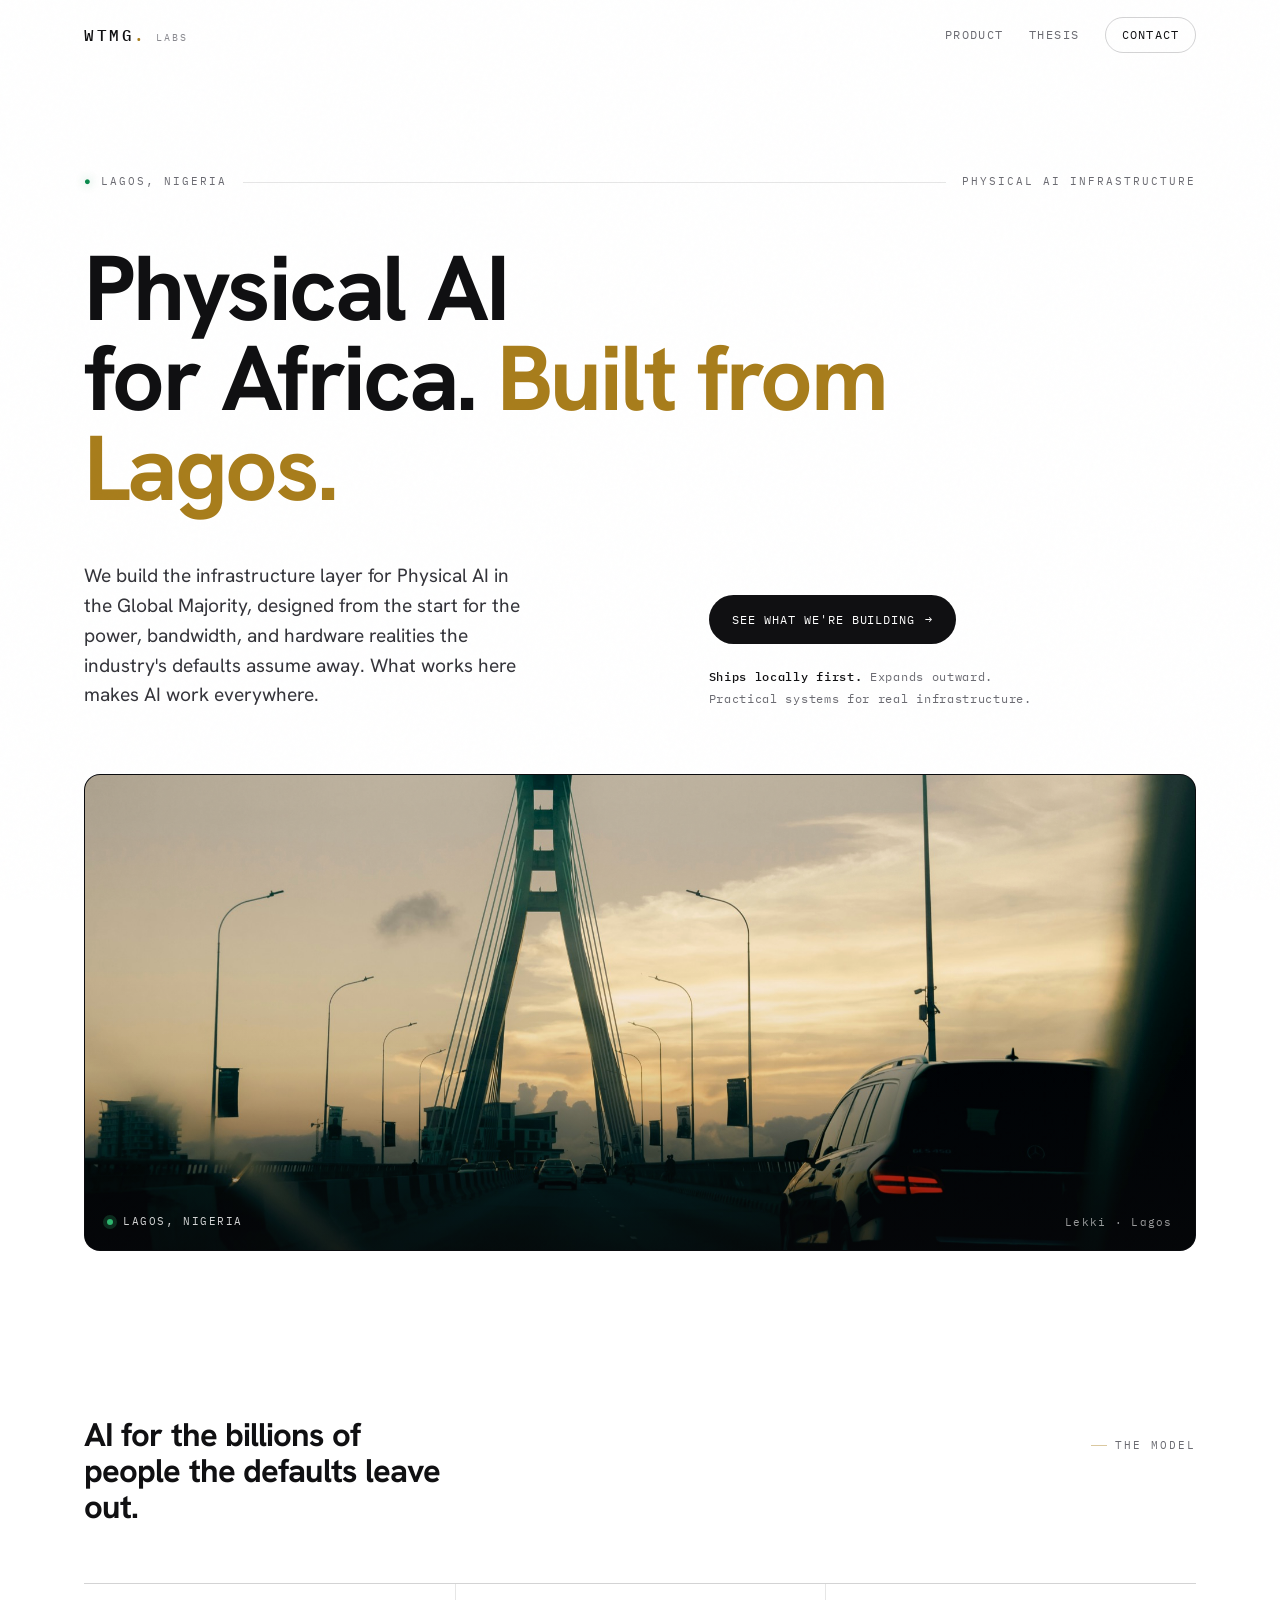
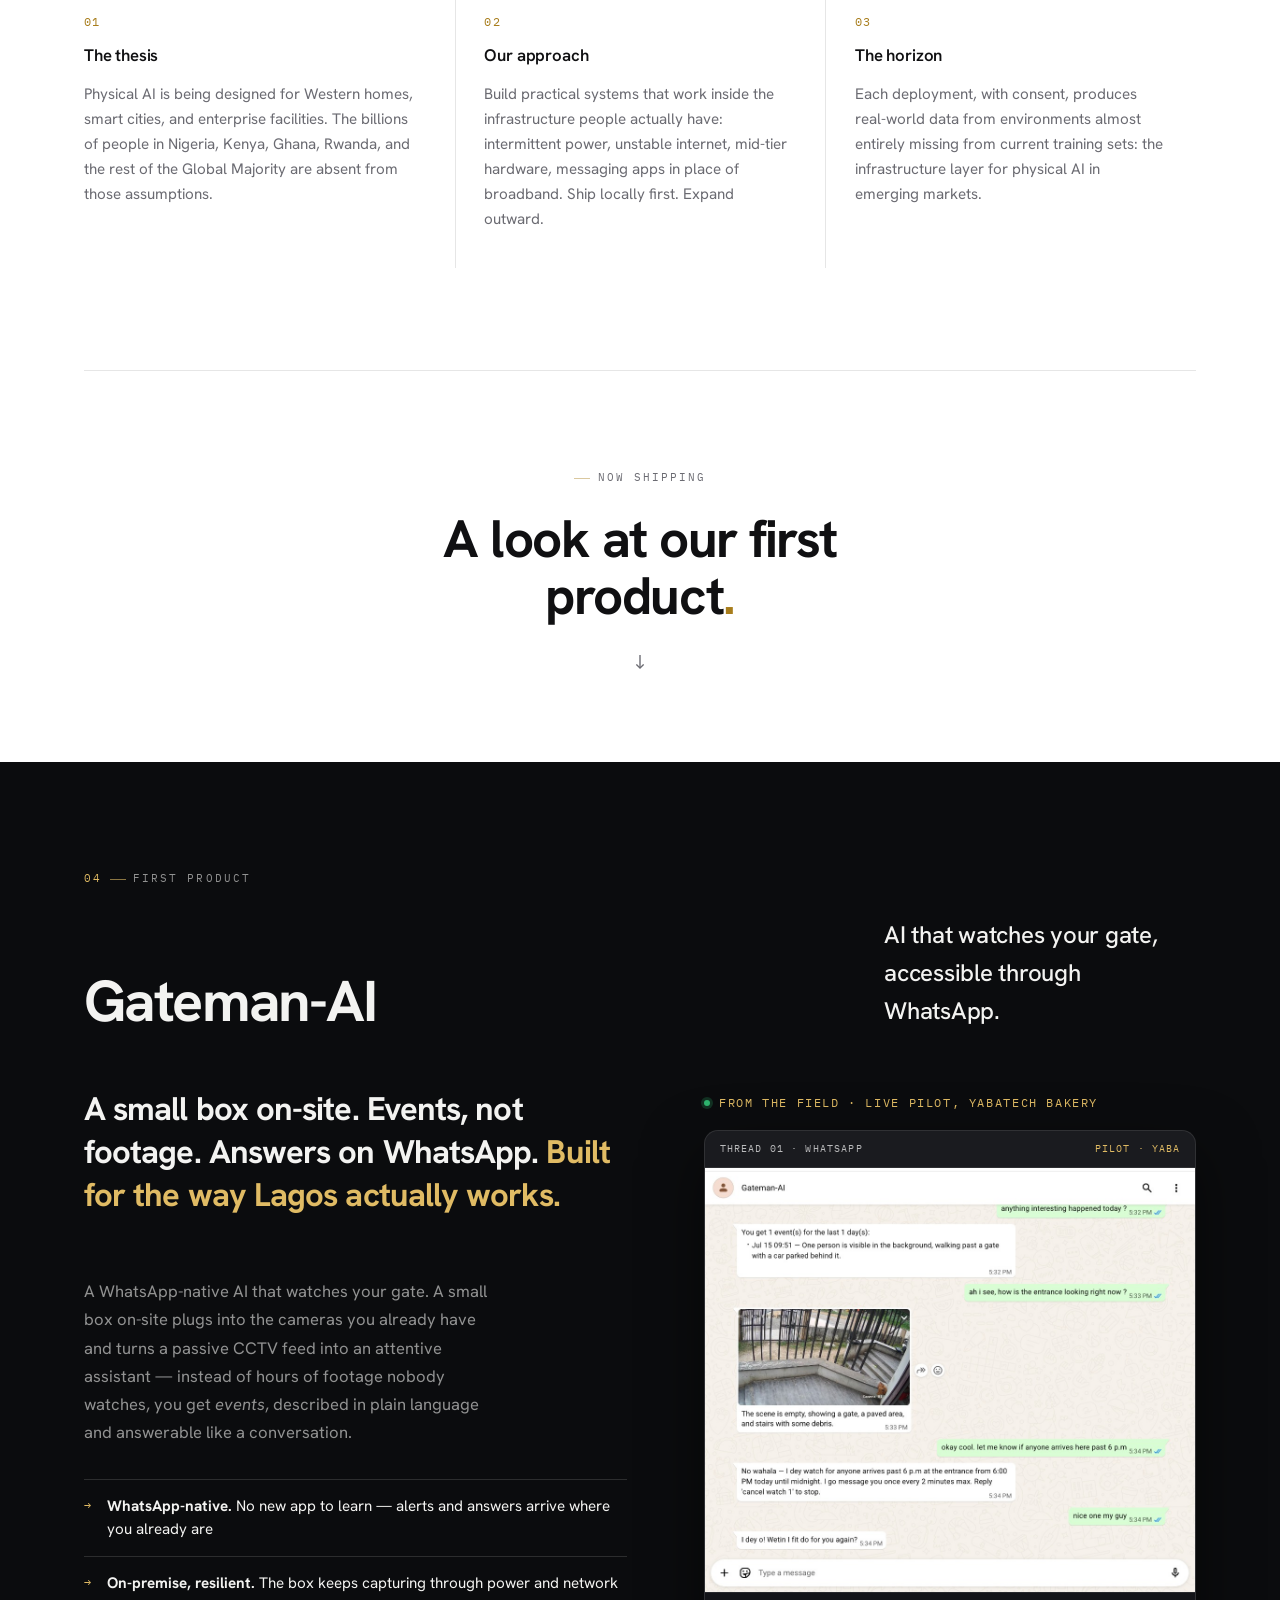
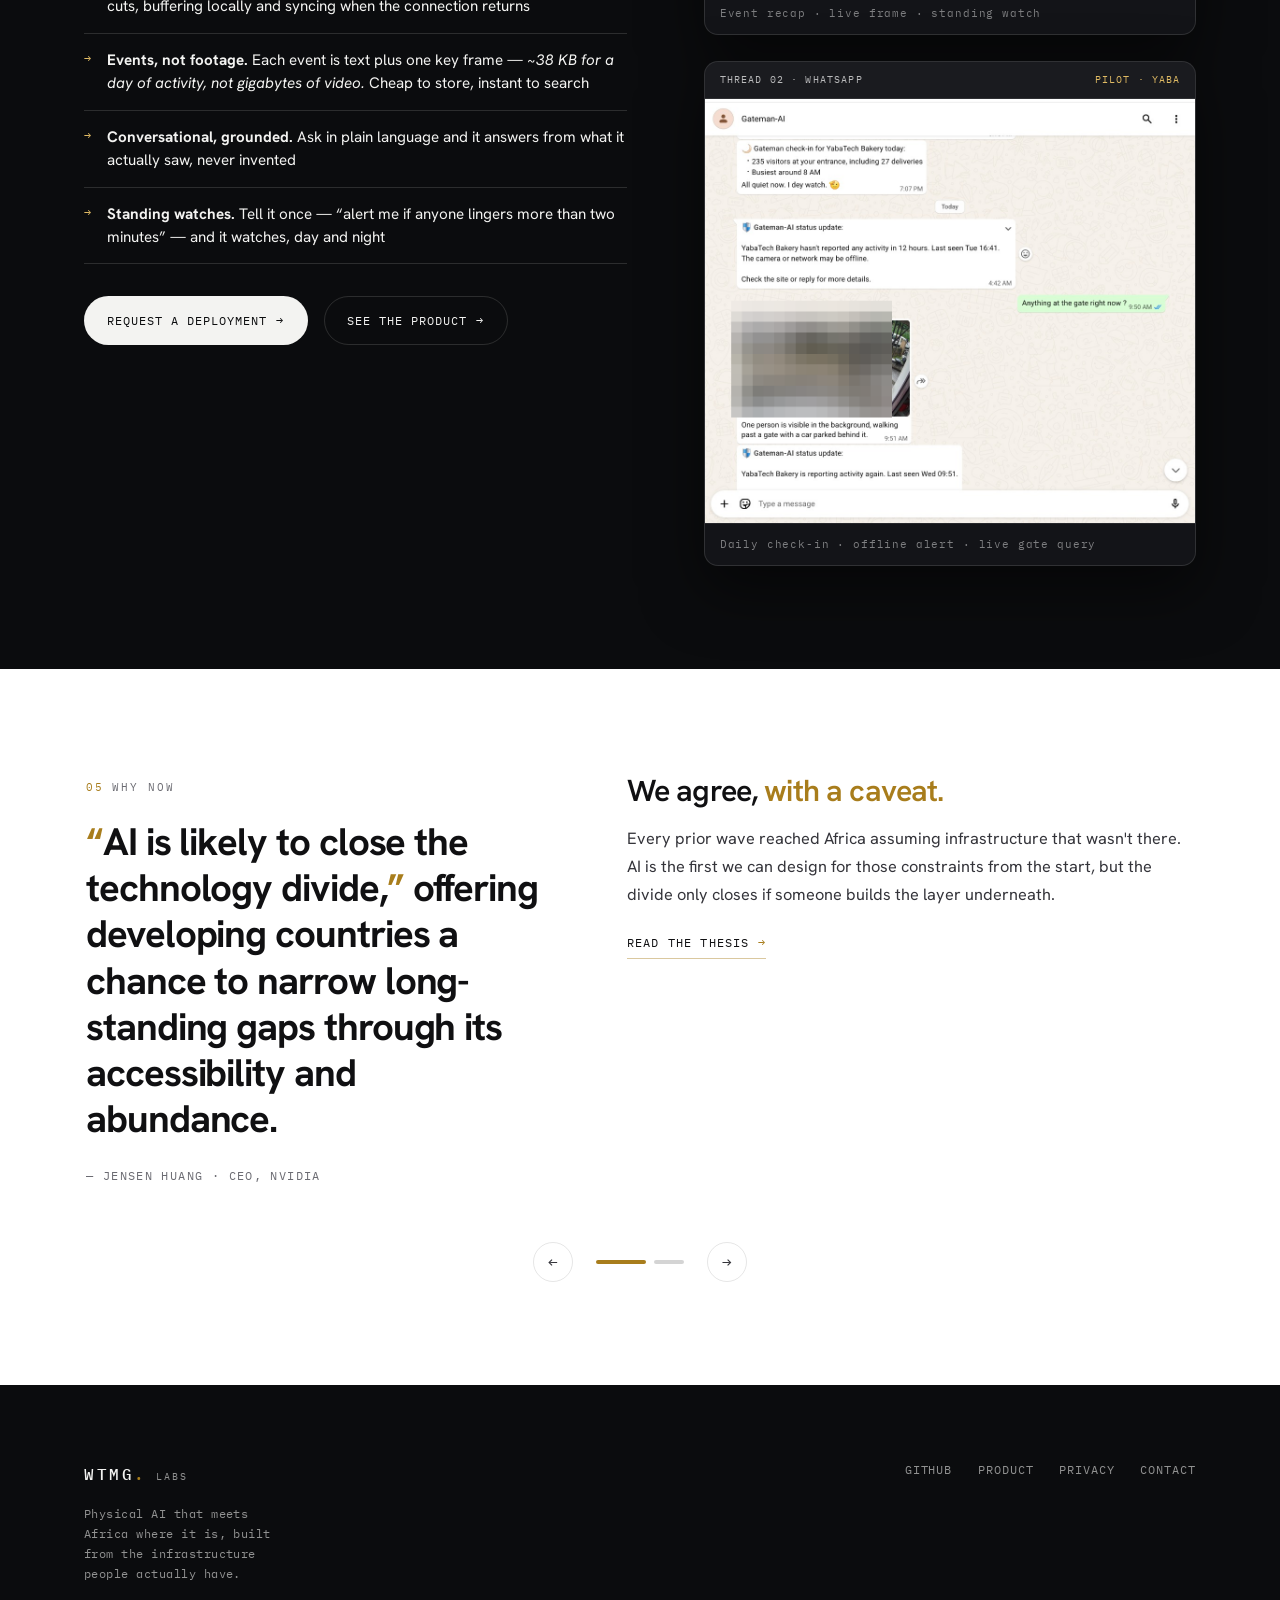
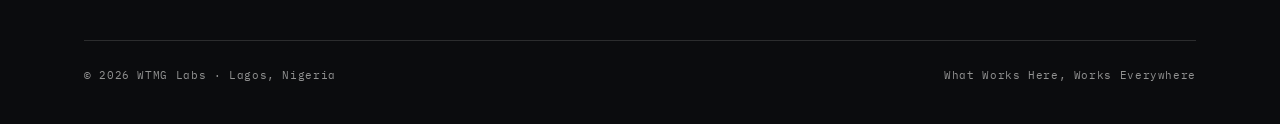
==== commit a98f8608: "Revert "brand: replace text wordmark with the WTMG Labs logo image (header + favicons)" This reverts" ====
--- a/index.html
+++ b/index.html
@@ -7,9 +7,7 @@
   <meta name="description" content="Physical AI for Africa. Built from Lagos. WTMG Labs builds practical physical AI systems for the Global Majority." />
   <link rel="canonical" href="https://wtmglabs.com/" />
 
-  <link rel="icon" type="image/png" sizes="32x32" href="/assets/favicon-32.png" />
-  <link rel="icon" type="image/png" sizes="512x512" href="/assets/favicon-512.png" />
-  <link rel="apple-touch-icon" href="/assets/apple-touch-icon.png" />
+  <link rel="icon" type="image/svg+xml" href="data:image/svg+xml,%3Csvg xmlns='http://www.w3.org/2000/svg' viewBox='0 0 64 64'%3E%3Crect width='64' height='64' rx='12' fill='%230b0c0e'/%3E%3Ctext x='32' y='40' font-family='monospace' font-size='17' font-weight='600' letter-spacing='1' text-anchor='middle' fill='%23ffffff'%3EWTMG%3C/text%3E%3C/svg%3E" />
 
   <meta property="og:type" content="website" />
   <meta property="og:title" content="WTMG Labs — Physical AI for Africa" />
@@ -28,7 +26,8 @@
   <nav class="nav" id="nav">
     <div class="nav-inner">
       <a class="logo" href="#top" aria-label="WTMG Labs home">
-        <img src="/assets/logo.png" alt="WTMG Labs" height="34" />
+        <span class="mark">WTMG<span class="dot">.</span></span>
+        <span class="sub">Labs</span>
       </a>
       <div class="nav-right">
         <a class="nav-link hide-sm" href="#product">Product</a>
--- a/styles.css
+++ b/styles.css
@@ -150,7 +150,6 @@
 
 /* logo lockup */
 .logo { display: inline-flex; align-items: baseline; gap: 0.55rem; }
-.logo img { height: 34px; width: auto; display: block; }
 .logo .mark {
   font-family: var(--font-mono);
   font-weight: 500;
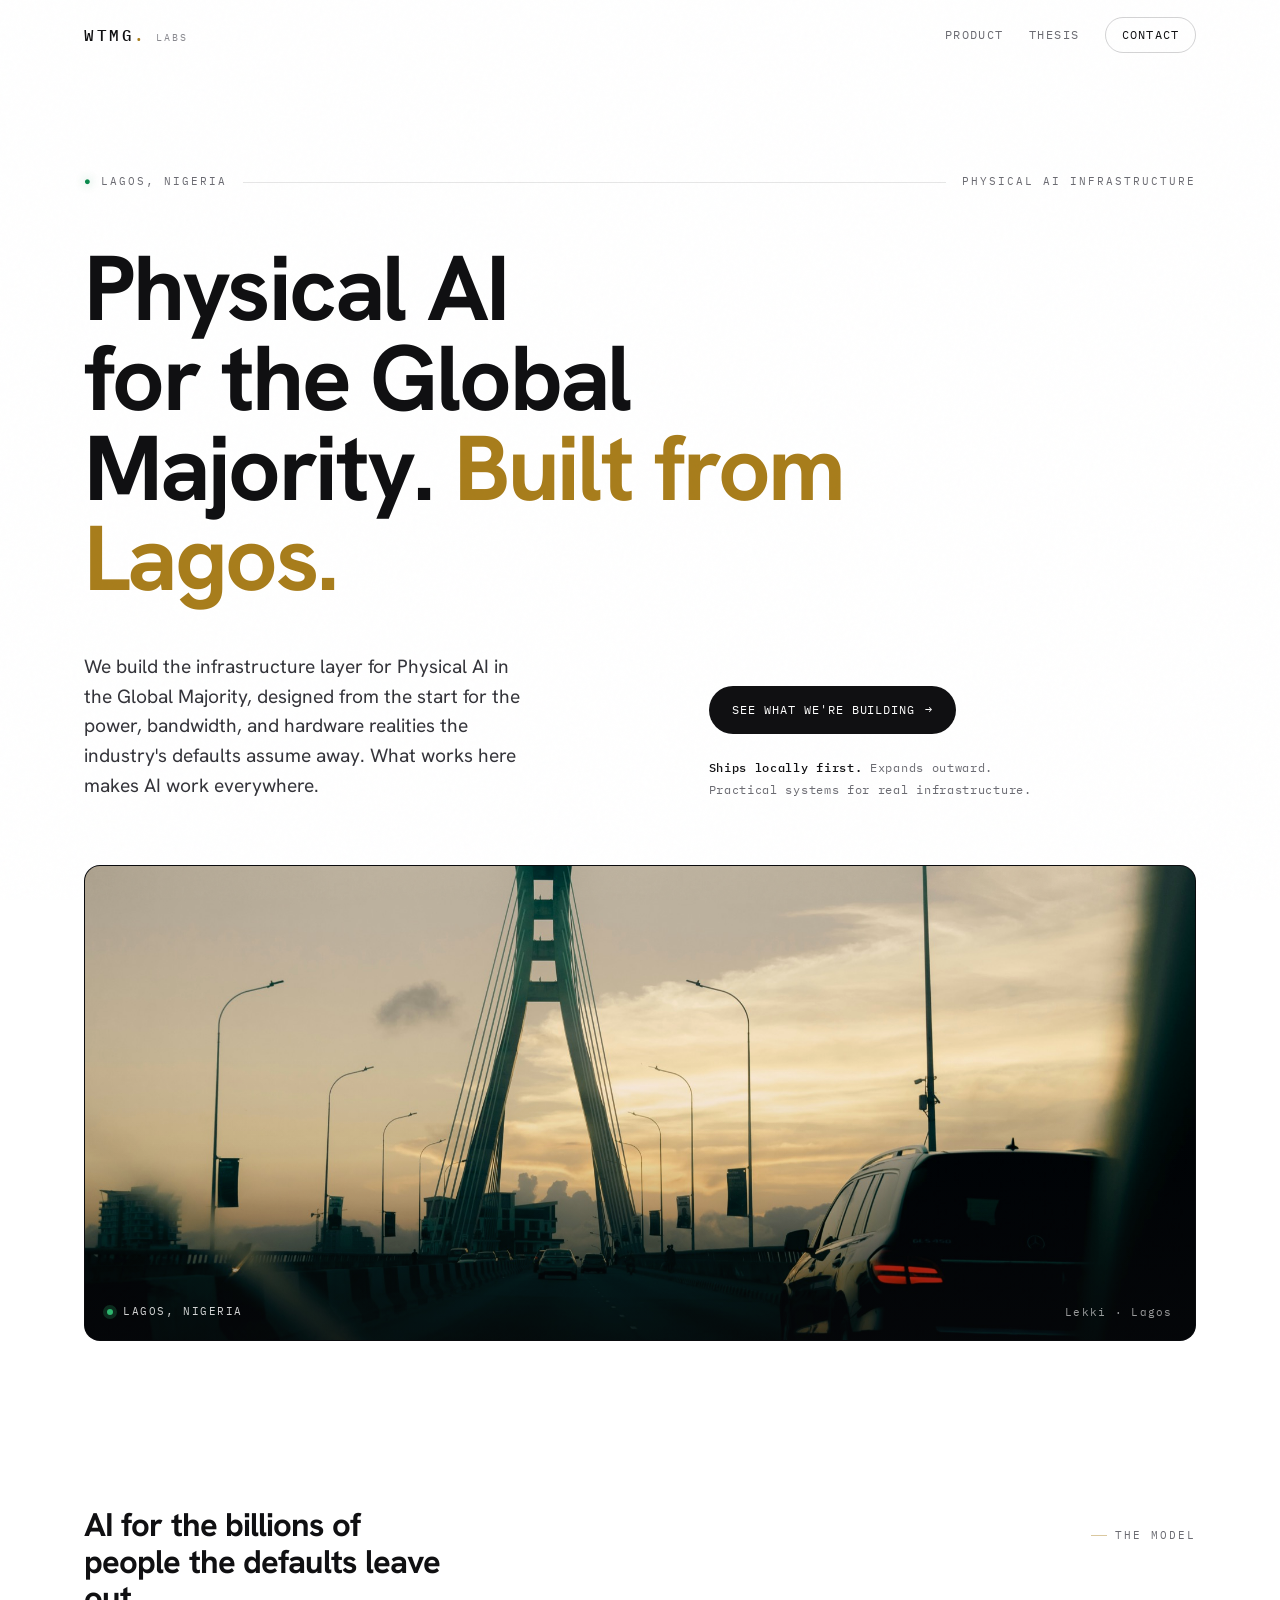
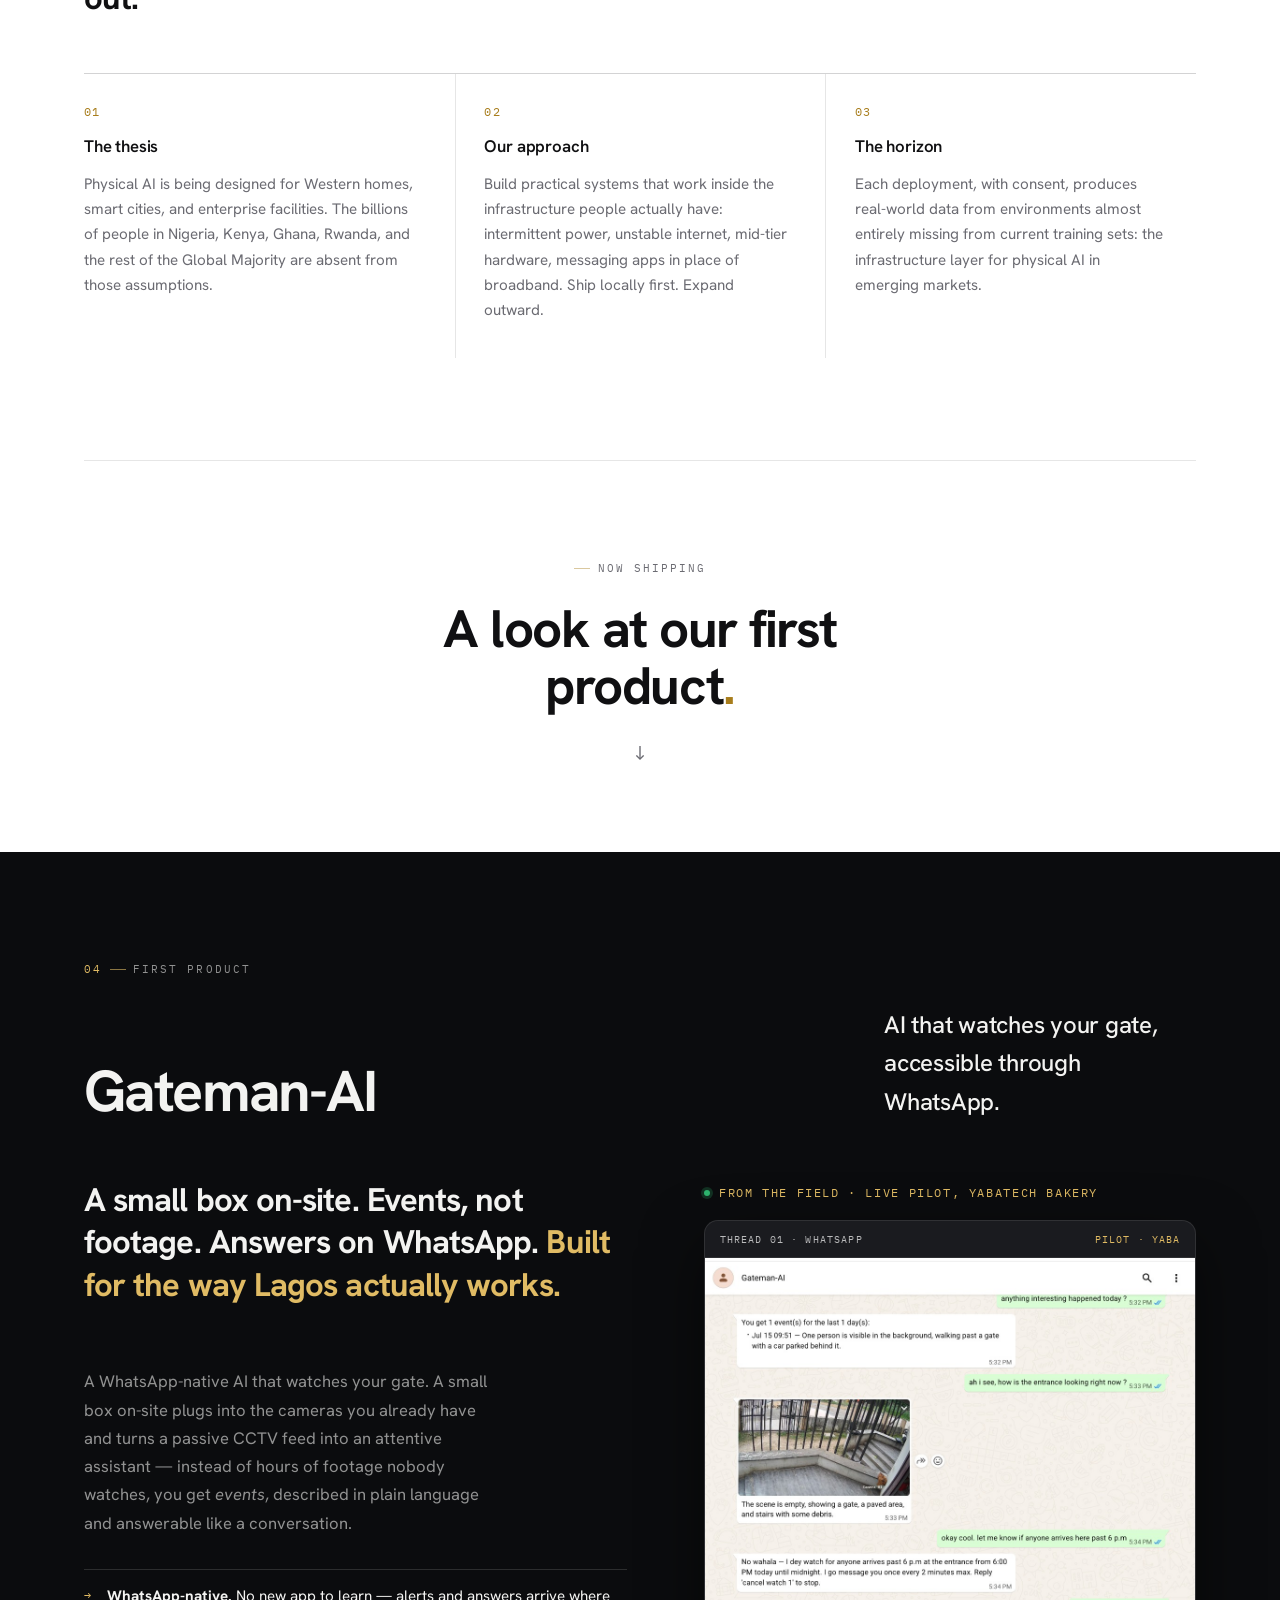
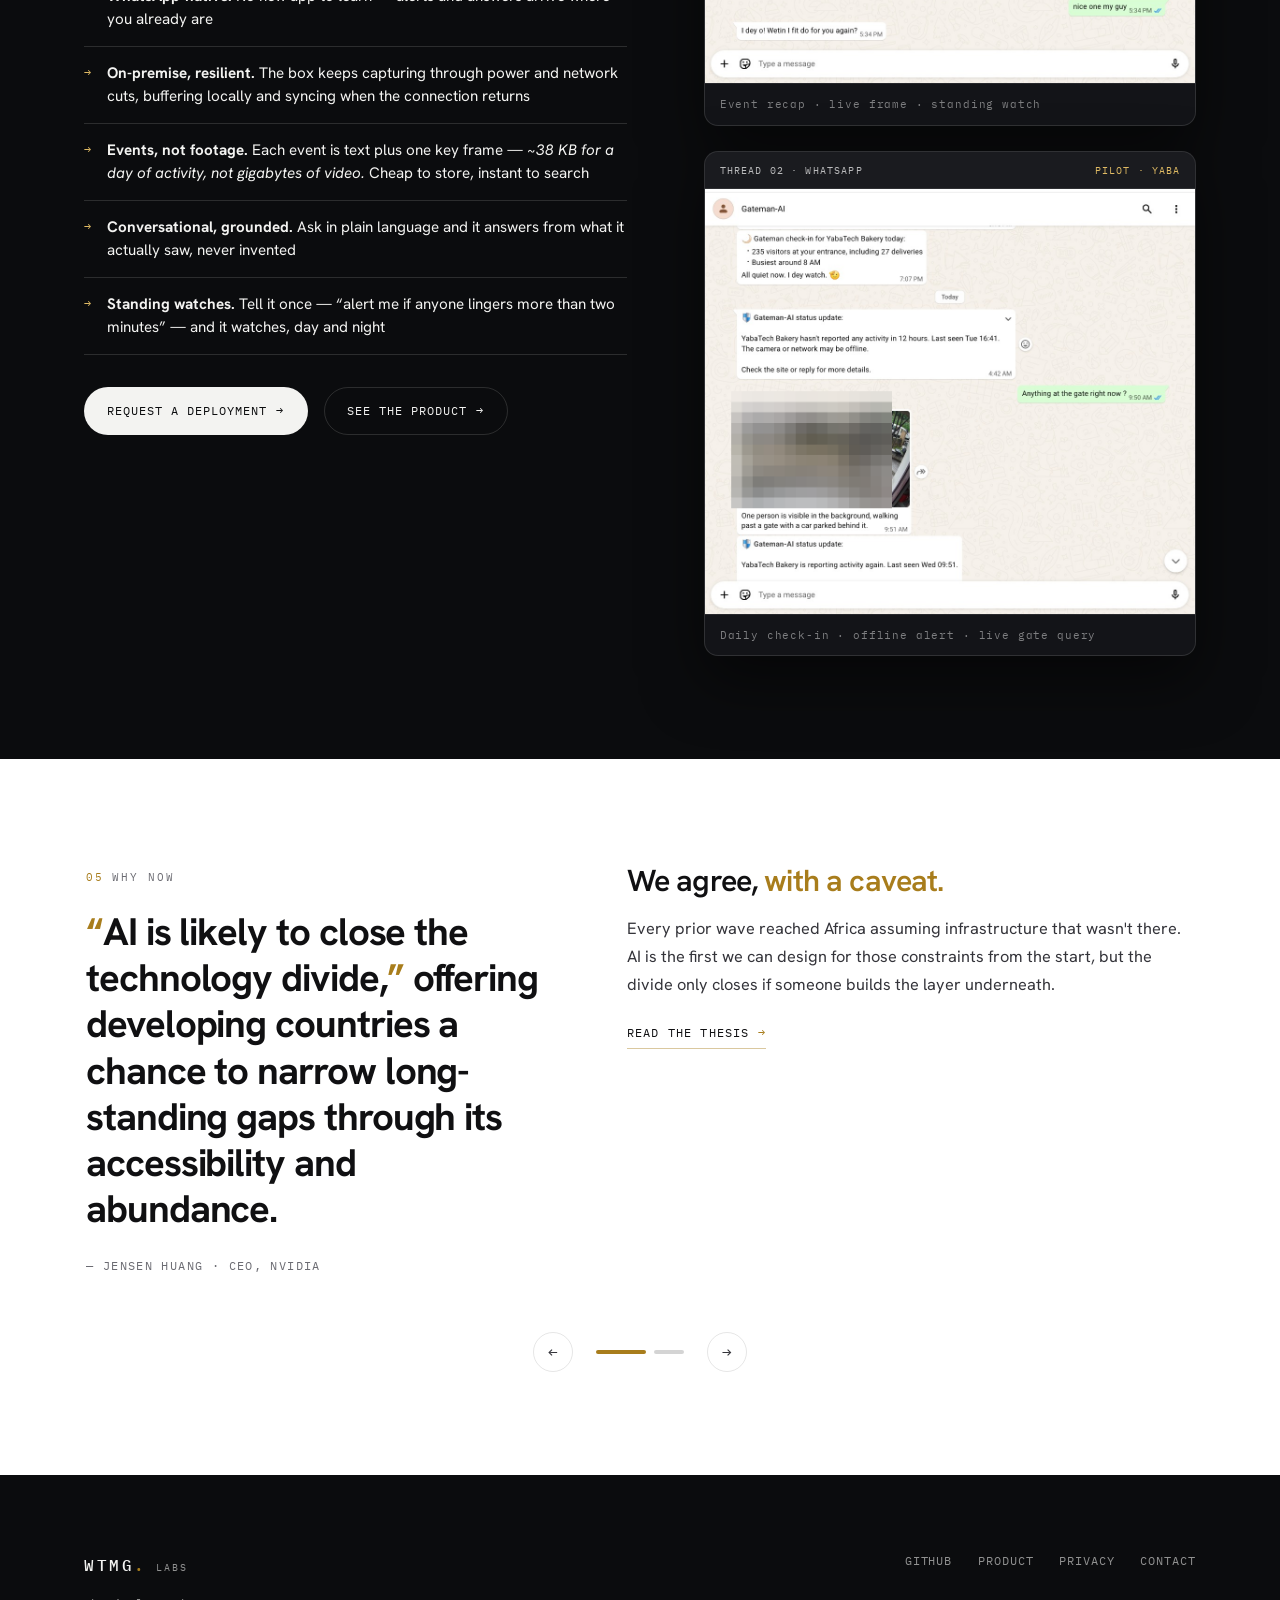
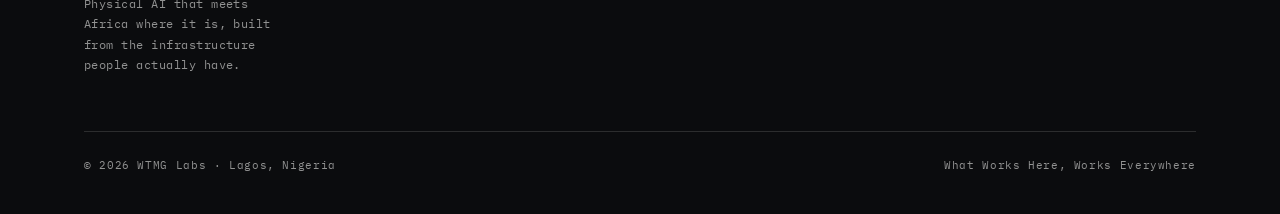
==== commit c740cdaa: "copy: hero + meta say 'Global Majority' not 'Africa'" ====
--- a/index.html
+++ b/index.html
@@ -3,15 +3,15 @@
 <head>
   <meta charset="UTF-8" />
   <meta name="viewport" content="width=device-width, initial-scale=1.0" />
-  <title>WTMG Labs — Physical AI for Africa</title>
-  <meta name="description" content="Physical AI for Africa. Built from Lagos. WTMG Labs builds practical physical AI systems for the Global Majority." />
+  <title>WTMG Labs — Physical AI for the Global Majority</title>
+  <meta name="description" content="Physical AI for the Global Majority. Built from Lagos. WTMG Labs builds practical physical AI systems for the places big tech ignores." />
   <link rel="canonical" href="https://wtmglabs.com/" />
 
   <link rel="icon" type="image/svg+xml" href="data:image/svg+xml,%3Csvg xmlns='http://www.w3.org/2000/svg' viewBox='0 0 64 64'%3E%3Crect width='64' height='64' rx='12' fill='%230b0c0e'/%3E%3Ctext x='32' y='40' font-family='monospace' font-size='17' font-weight='600' letter-spacing='1' text-anchor='middle' fill='%23ffffff'%3EWTMG%3C/text%3E%3C/svg%3E" />
 
   <meta property="og:type" content="website" />
-  <meta property="og:title" content="WTMG Labs — Physical AI for Africa" />
-  <meta property="og:description" content="Physical AI for Africa. Built from Lagos. Practical AI systems for the Global Majority." />
+  <meta property="og:title" content="WTMG Labs — Physical AI for the Global Majority" />
+  <meta property="og:description" content="Physical AI for the Global Majority. Built from Lagos. Practical AI systems for the places big tech ignores." />
   <meta property="og:image" content="https://wtmglabs.com/og.jpg" />
   <meta property="og:url" content="https://wtmglabs.com/" />
 
@@ -45,7 +45,7 @@
       <span class="eyebrow">Physical&nbsp;AI&nbsp;Infrastructure</span>
     </div>
 
-    <h1 class="reveal">Physical AI <br />for Africa. <span class="em">Built from Lagos.</span></h1>
+    <h1 class="reveal">Physical AI <br />for the Global Majority. <span class="em">Built from Lagos.</span></h1>
 
     <div class="hero-grid">
       <p class="hero-sub reveal">
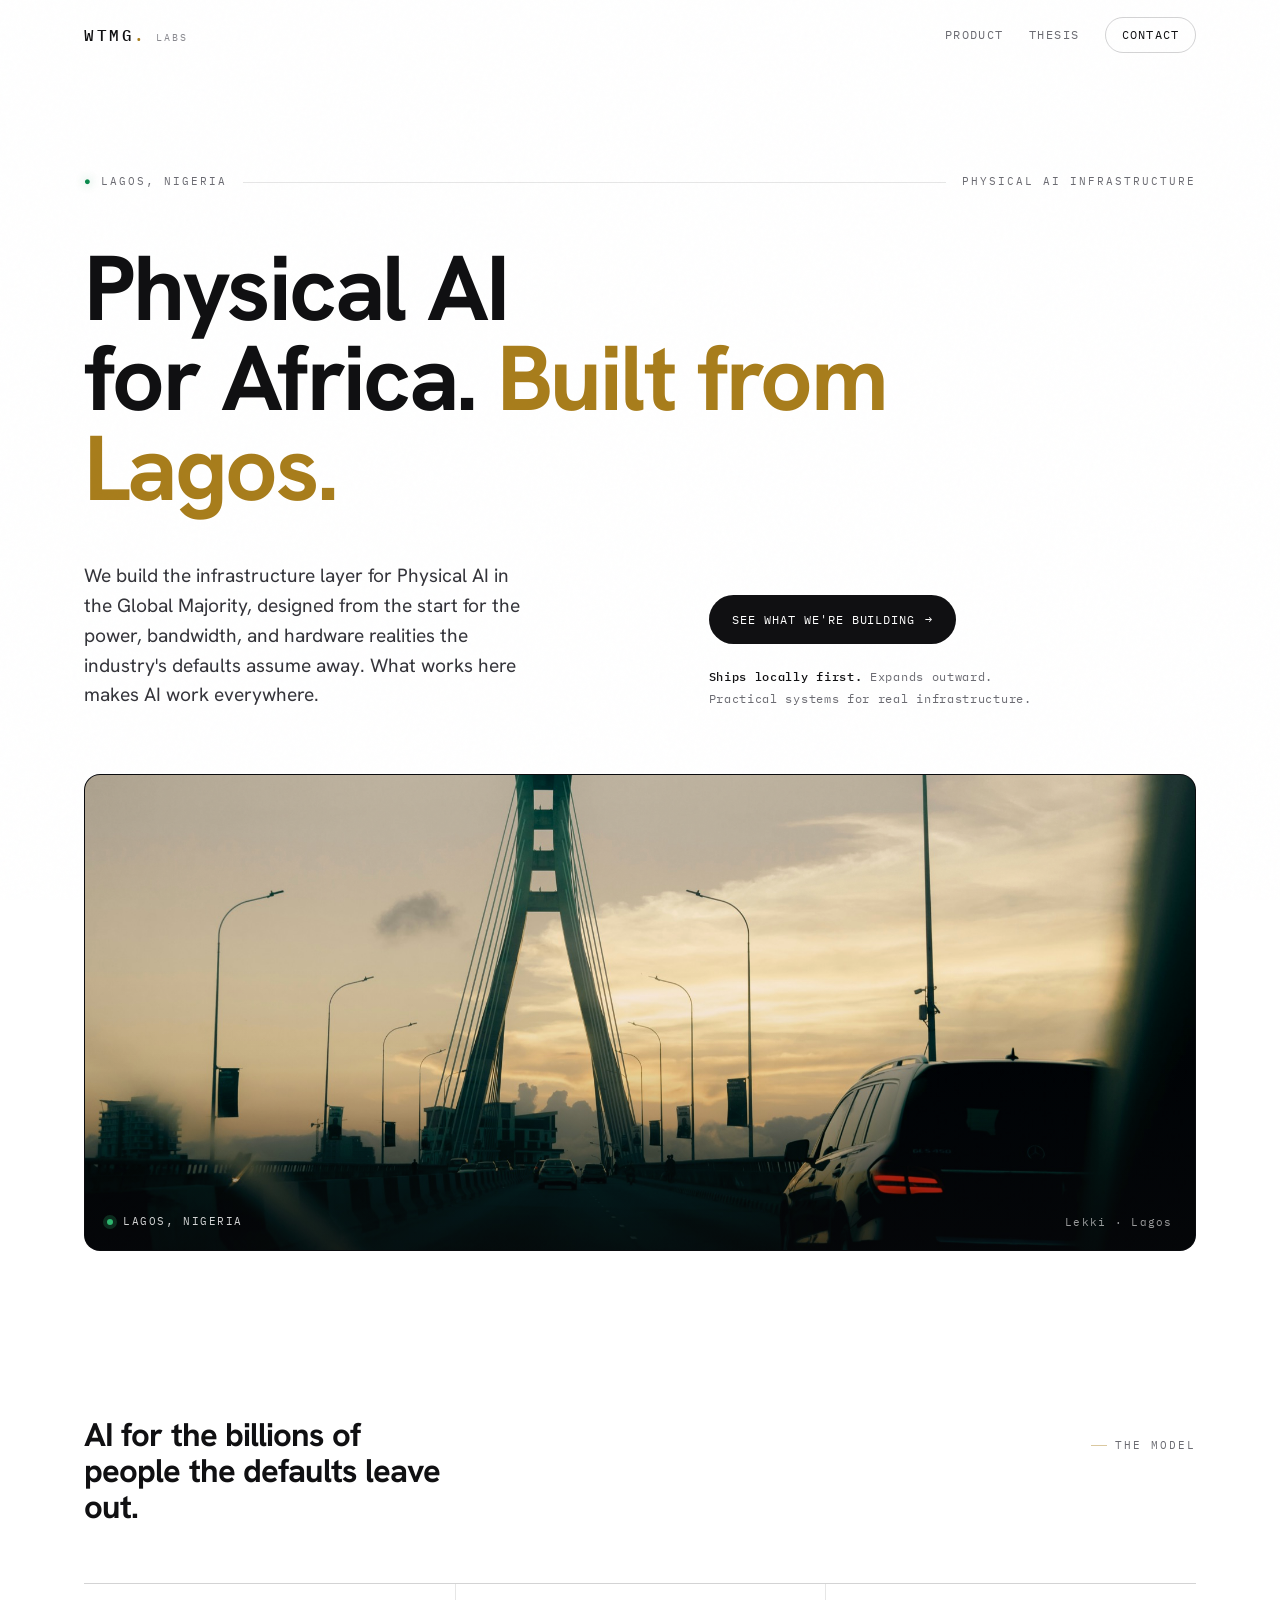
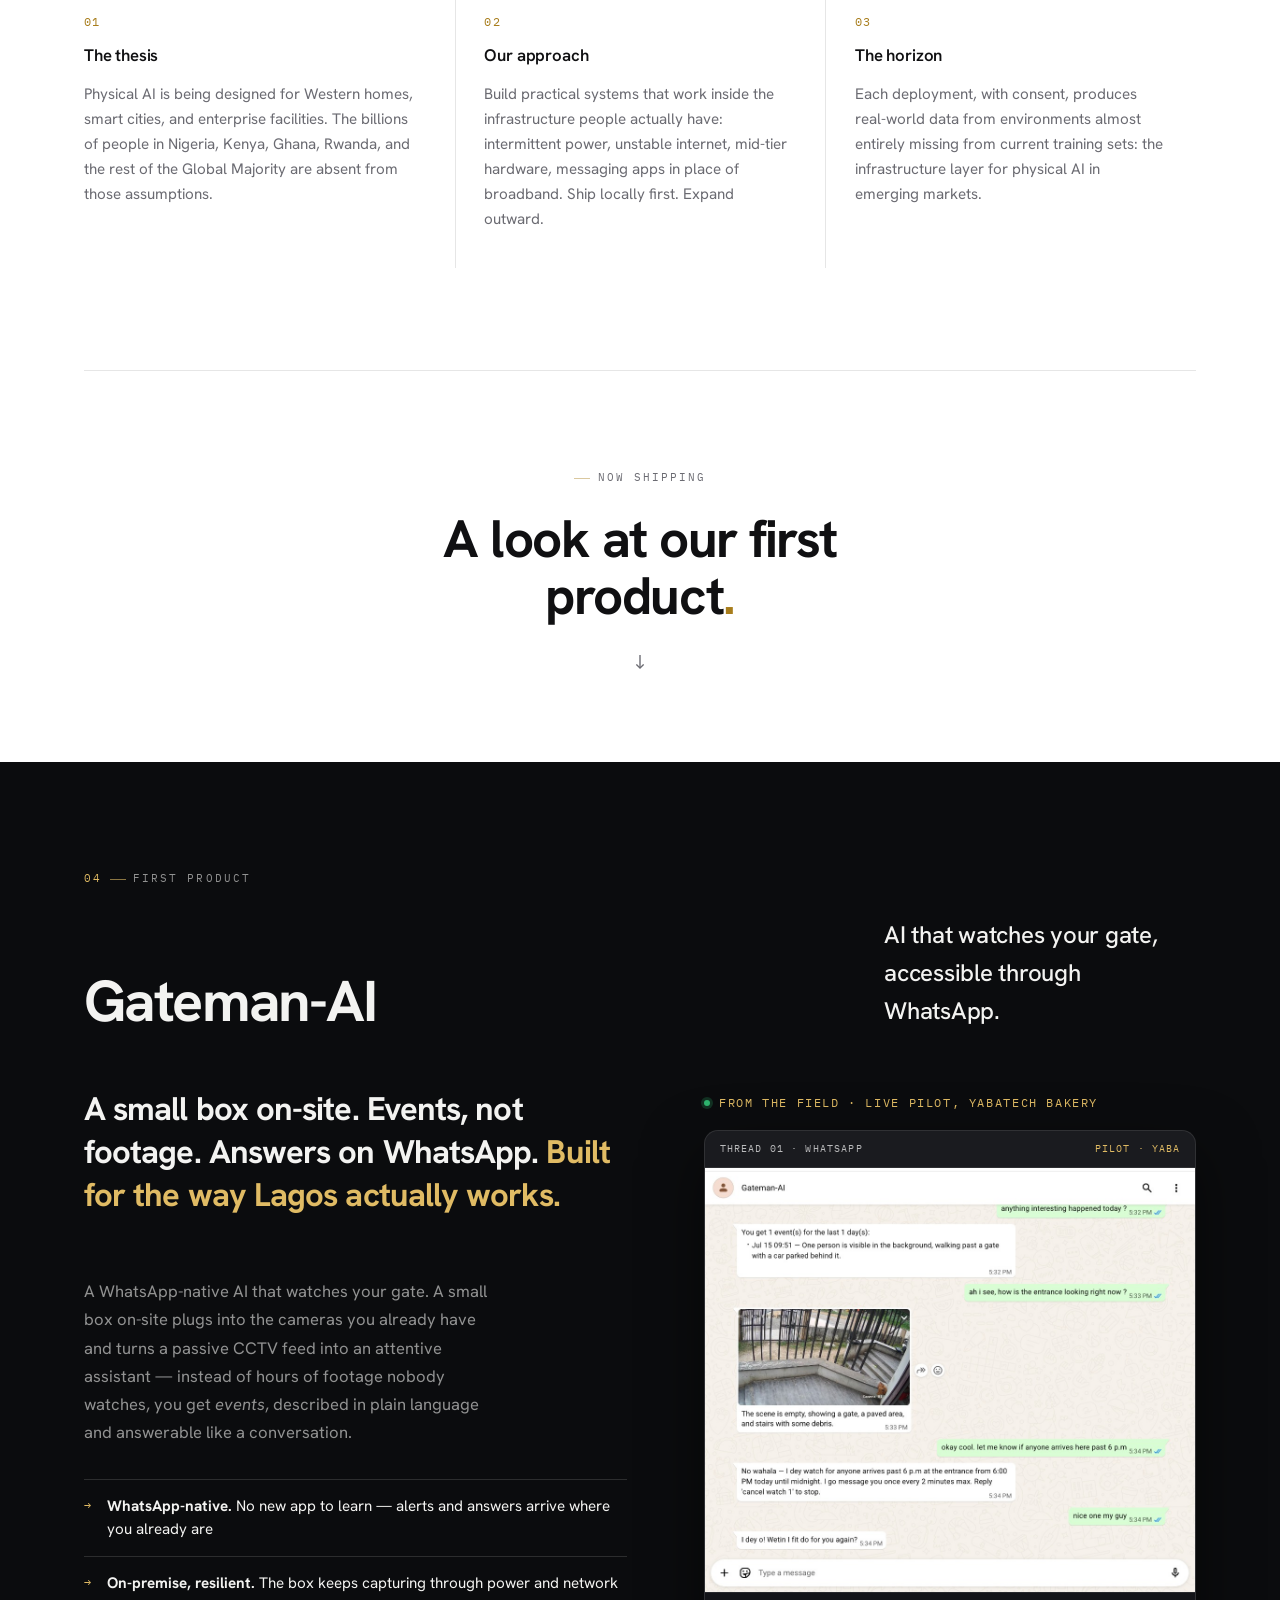
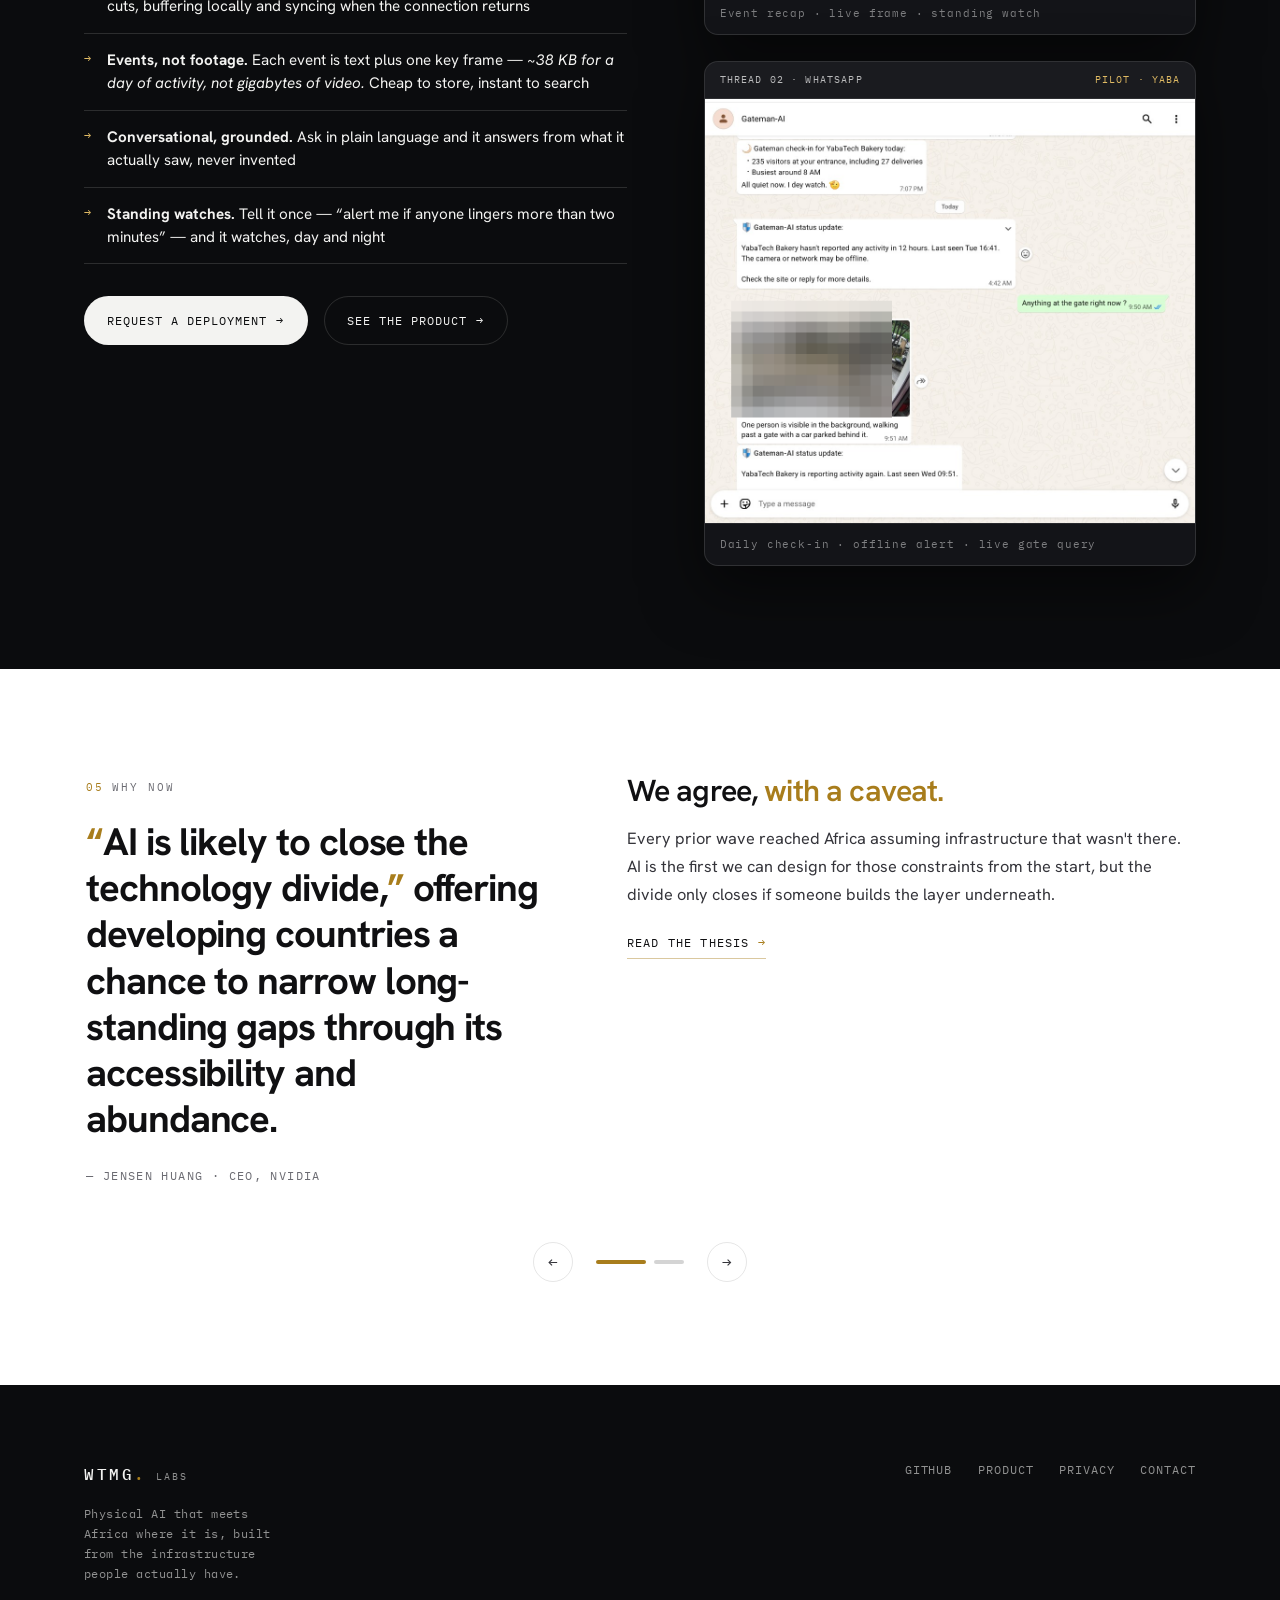
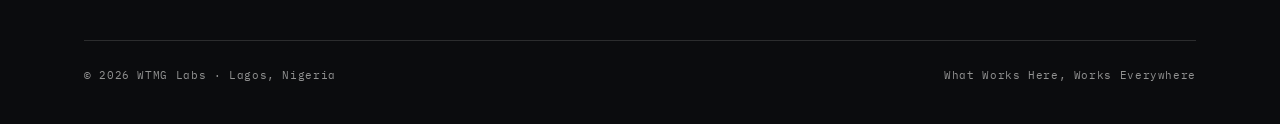
==== commit 30634377: "Revert "copy: hero + meta say 'Global Majority' not 'Africa'" This reverts commit c740cdaadebfe02d7e" ====
--- a/index.html
+++ b/index.html
@@ -3,15 +3,15 @@
 <head>
   <meta charset="UTF-8" />
   <meta name="viewport" content="width=device-width, initial-scale=1.0" />
-  <title>WTMG Labs — Physical AI for the Global Majority</title>
-  <meta name="description" content="Physical AI for the Global Majority. Built from Lagos. WTMG Labs builds practical physical AI systems for the places big tech ignores." />
+  <title>WTMG Labs — Physical AI for Africa</title>
+  <meta name="description" content="Physical AI for Africa. Built from Lagos. WTMG Labs builds practical physical AI systems for the Global Majority." />
   <link rel="canonical" href="https://wtmglabs.com/" />
 
   <link rel="icon" type="image/svg+xml" href="data:image/svg+xml,%3Csvg xmlns='http://www.w3.org/2000/svg' viewBox='0 0 64 64'%3E%3Crect width='64' height='64' rx='12' fill='%230b0c0e'/%3E%3Ctext x='32' y='40' font-family='monospace' font-size='17' font-weight='600' letter-spacing='1' text-anchor='middle' fill='%23ffffff'%3EWTMG%3C/text%3E%3C/svg%3E" />
 
   <meta property="og:type" content="website" />
-  <meta property="og:title" content="WTMG Labs — Physical AI for the Global Majority" />
-  <meta property="og:description" content="Physical AI for the Global Majority. Built from Lagos. Practical AI systems for the places big tech ignores." />
+  <meta property="og:title" content="WTMG Labs — Physical AI for Africa" />
+  <meta property="og:description" content="Physical AI for Africa. Built from Lagos. Practical AI systems for the Global Majority." />
   <meta property="og:image" content="https://wtmglabs.com/og.jpg" />
   <meta property="og:url" content="https://wtmglabs.com/" />
 
@@ -45,7 +45,7 @@
       <span class="eyebrow">Physical&nbsp;AI&nbsp;Infrastructure</span>
     </div>
 
-    <h1 class="reveal">Physical AI <br />for the Global Majority. <span class="em">Built from Lagos.</span></h1>
+    <h1 class="reveal">Physical AI <br />for Africa. <span class="em">Built from Lagos.</span></h1>
 
     <div class="hero-grid">
       <p class="hero-sub reveal">
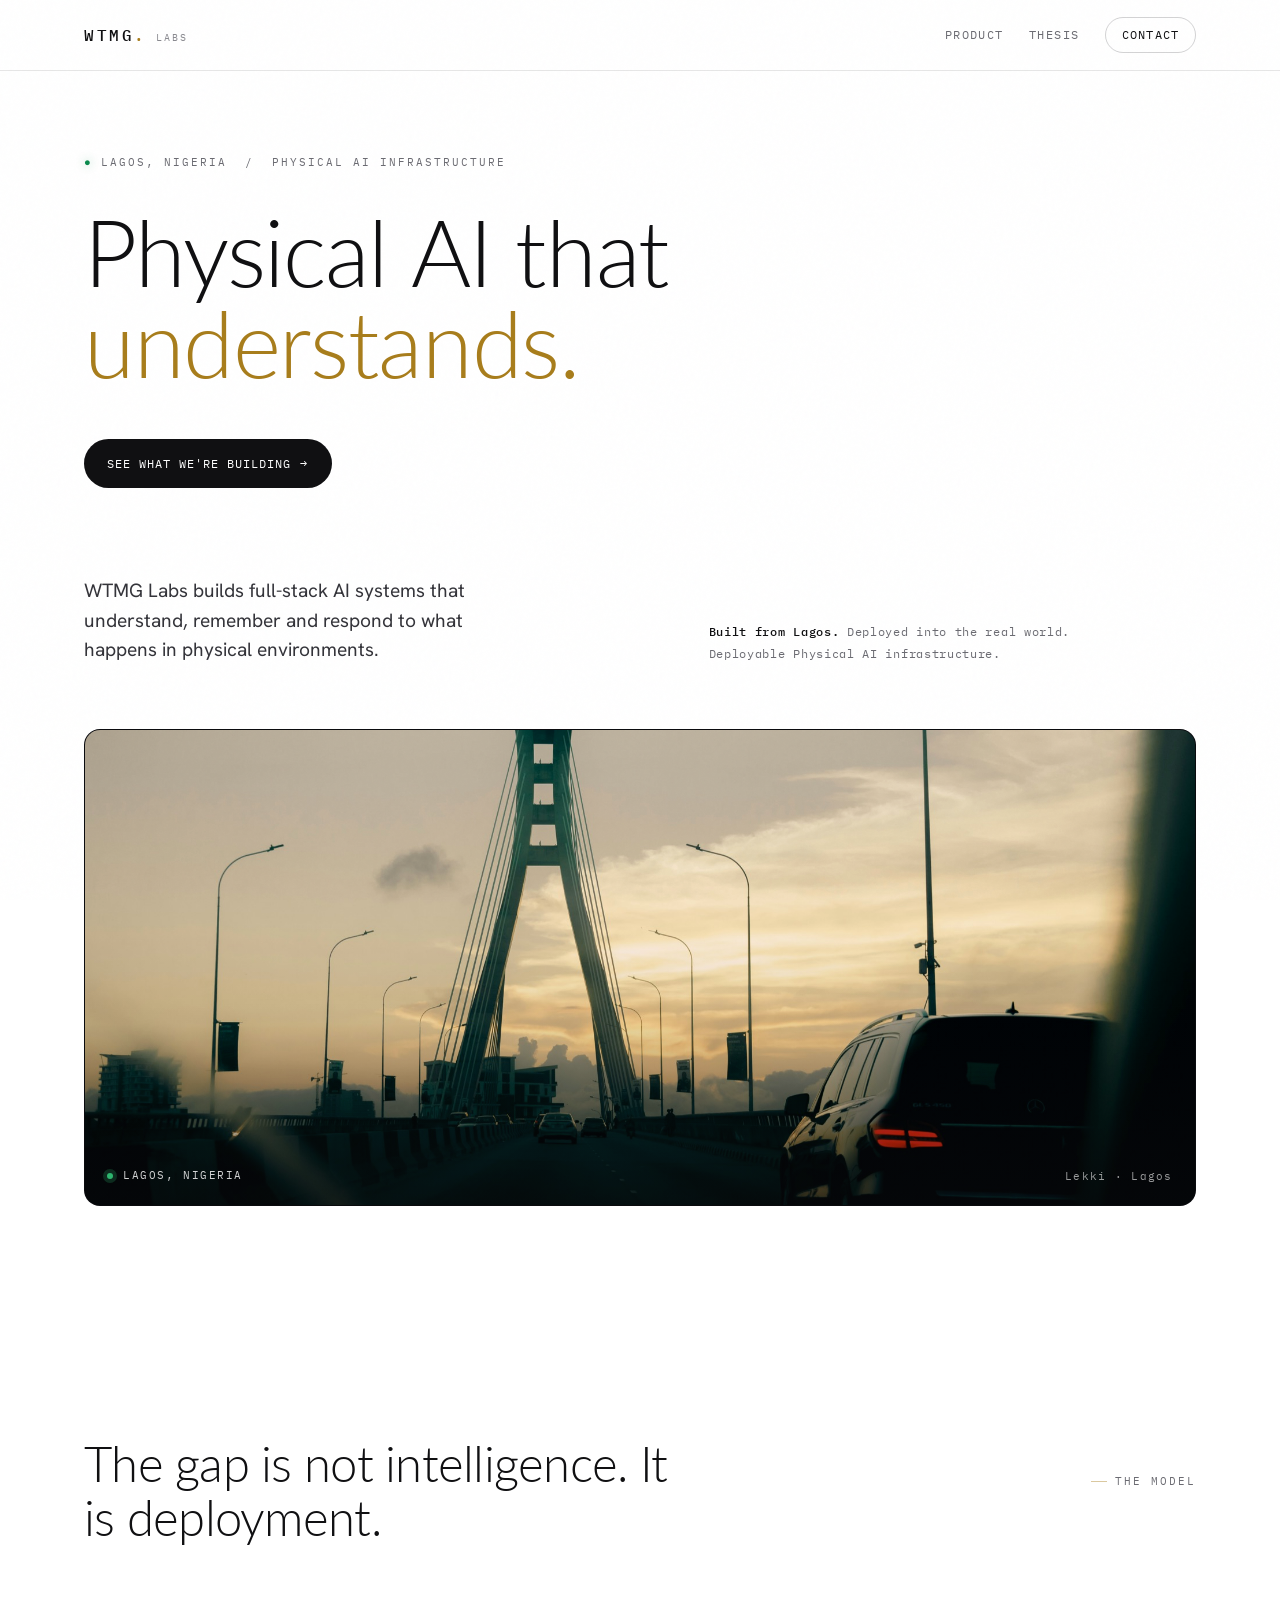
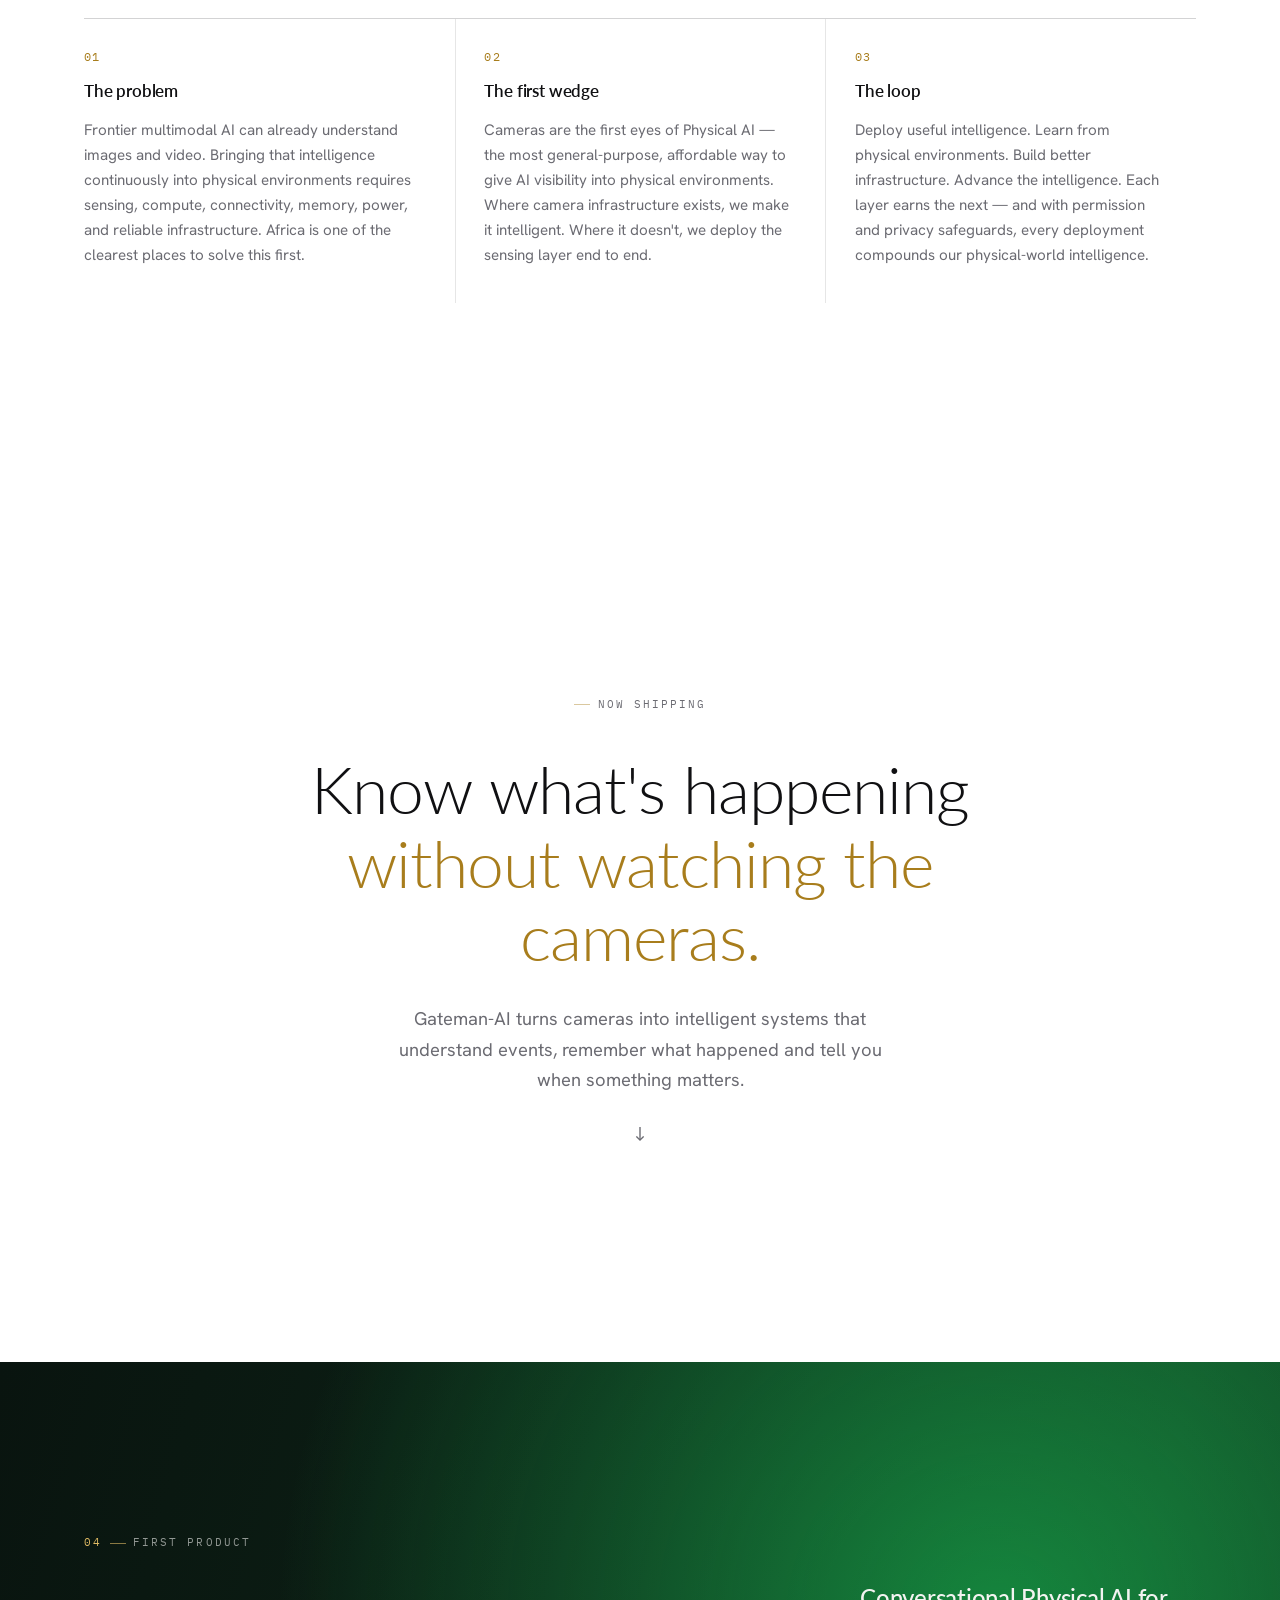
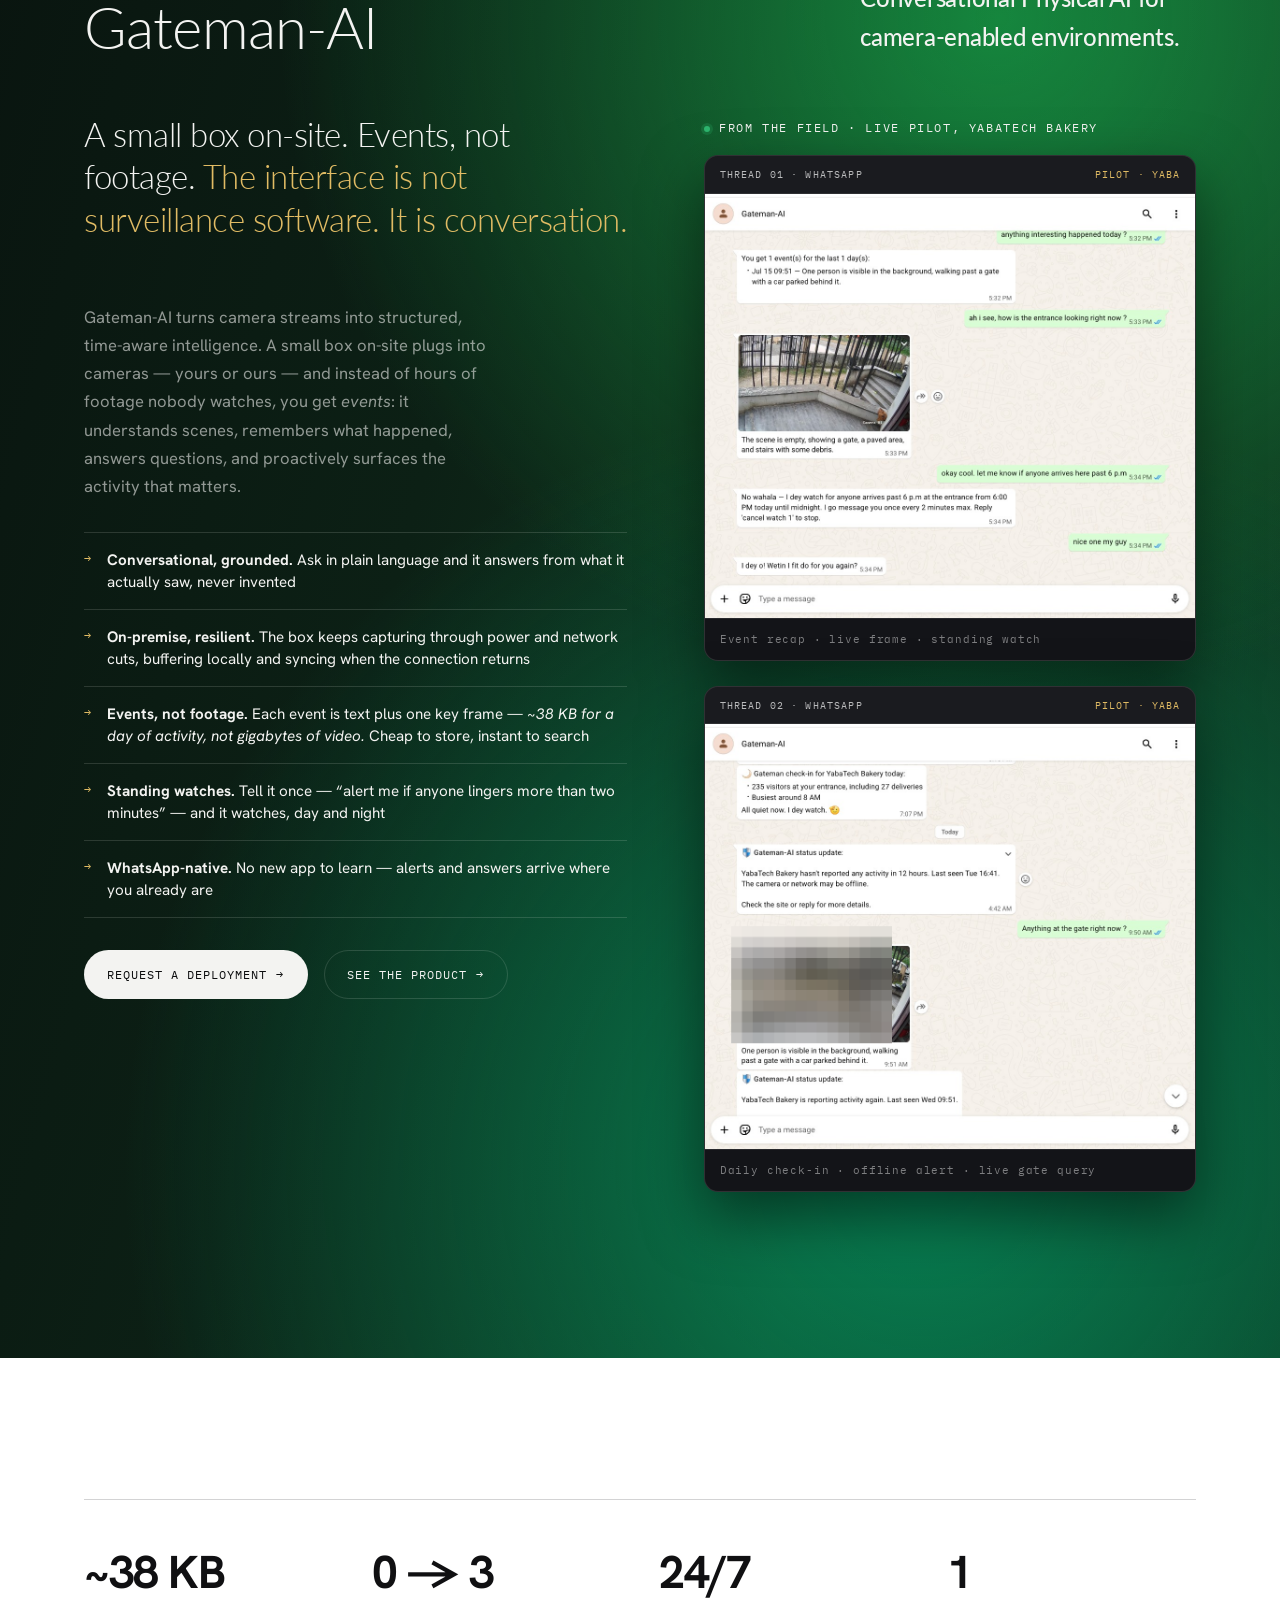
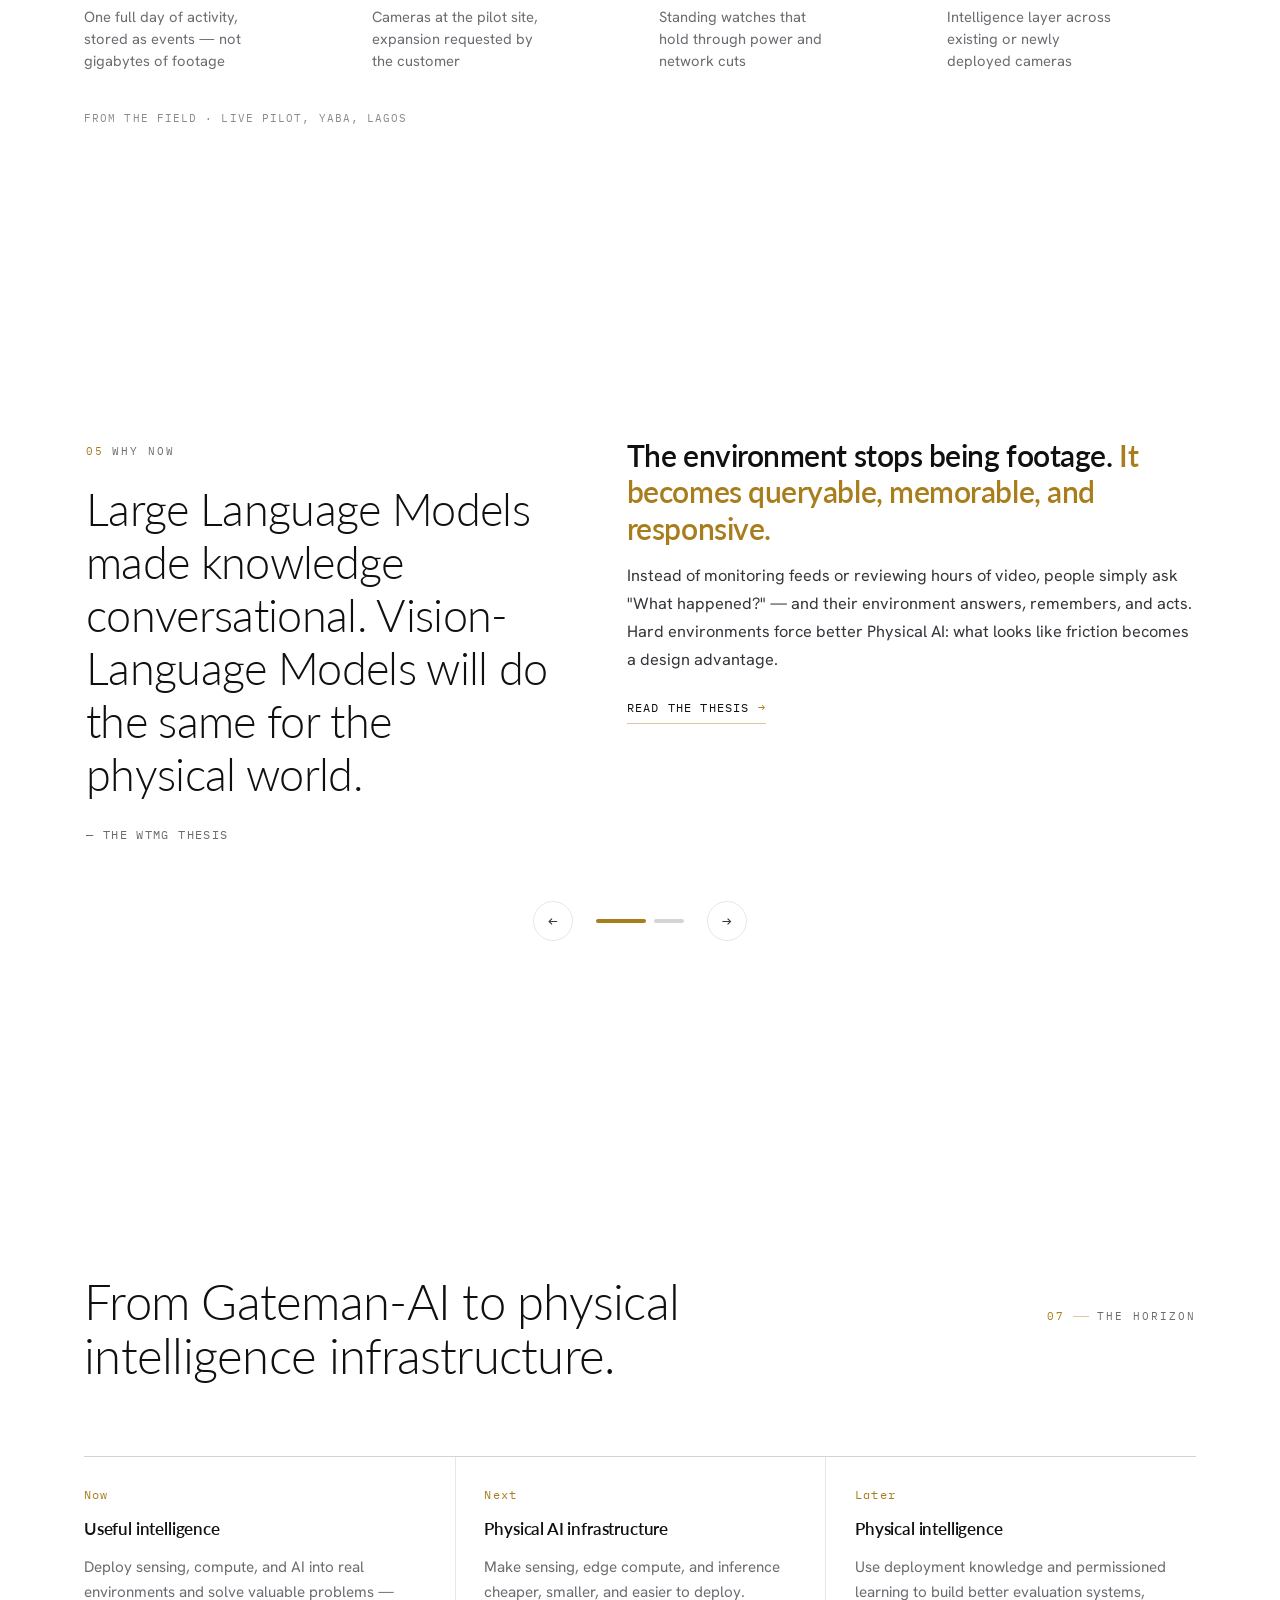
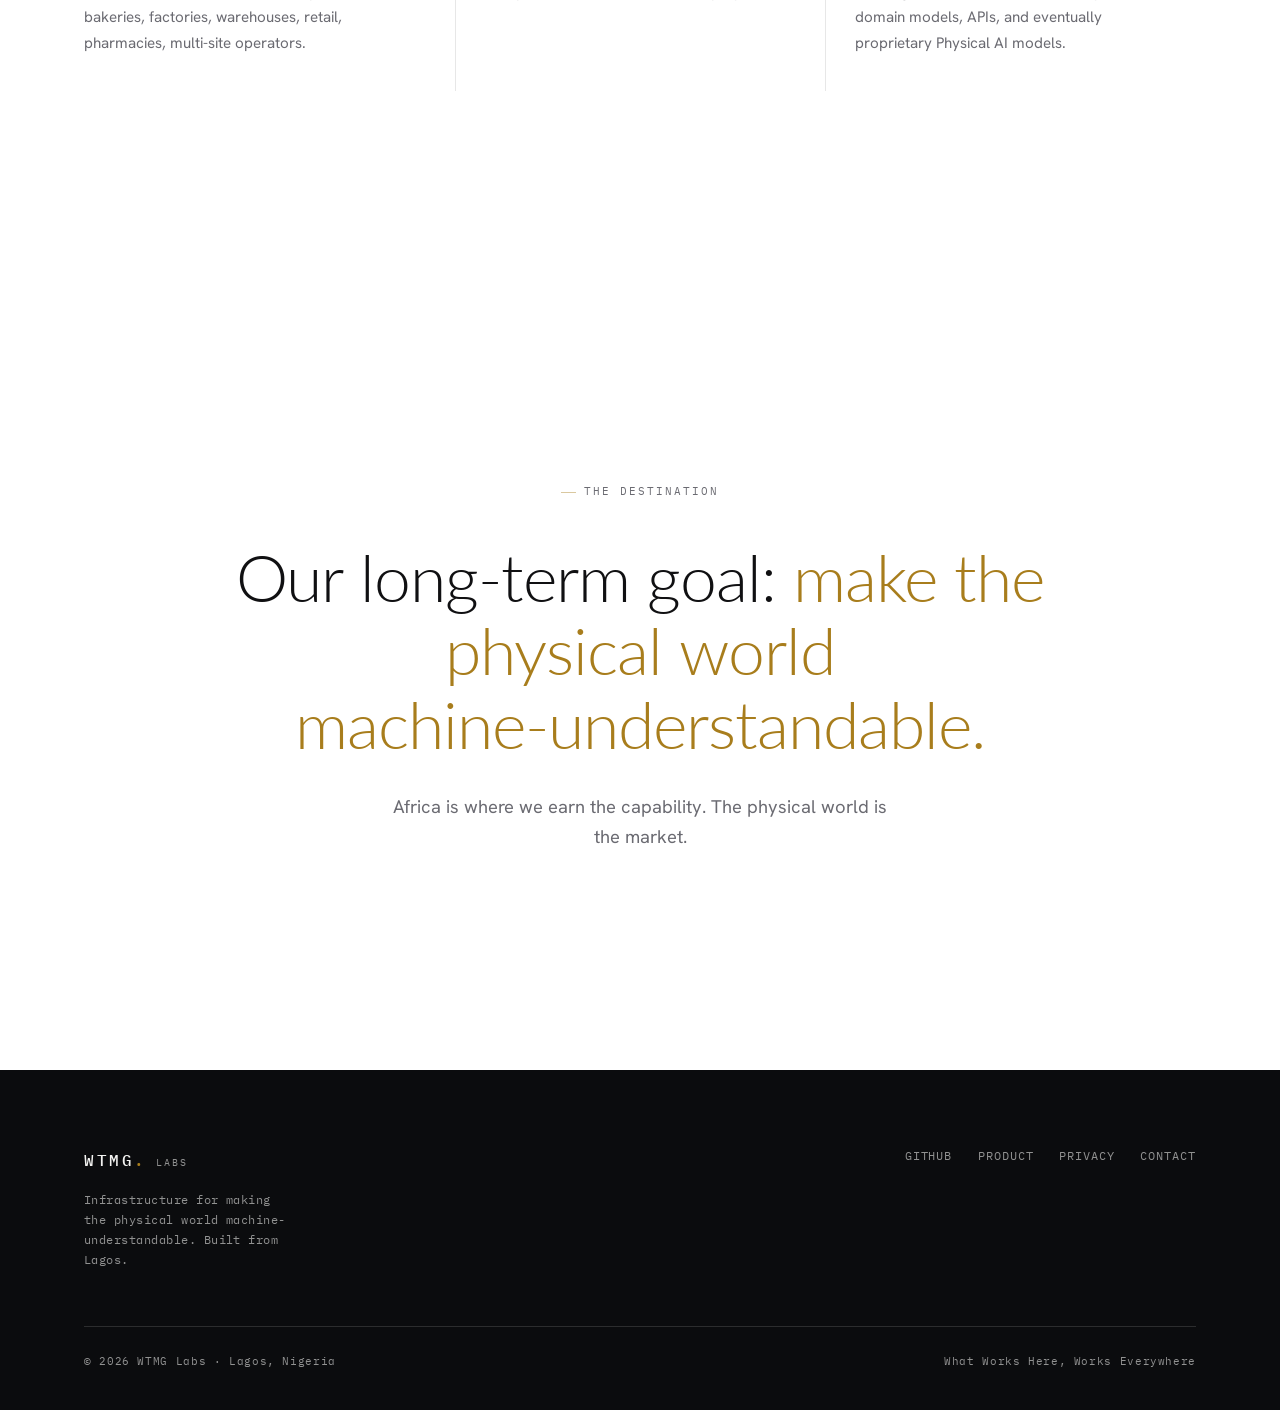
==== commit c5da8cae: "site: reposition around the new deck + staer-style scroll redesign Narrative now follows the global " ====
--- a/index.html
+++ b/index.html
@@ -3,22 +3,22 @@
 <head>
   <meta charset="UTF-8" />
   <meta name="viewport" content="width=device-width, initial-scale=1.0" />
-  <title>WTMG Labs — Physical AI for Africa</title>
-  <meta name="description" content="Physical AI for Africa. Built from Lagos. WTMG Labs builds practical physical AI systems for the Global Majority." />
+  <title>WTMG Labs — Physical AI, deployed in the real world</title>
+  <meta name="description" content="WTMG Labs builds full-stack AI systems that understand, remember and respond to what happens in physical environments. Built from Lagos." />
   <link rel="canonical" href="https://wtmglabs.com/" />
 
   <link rel="icon" type="image/svg+xml" href="data:image/svg+xml,%3Csvg xmlns='http://www.w3.org/2000/svg' viewBox='0 0 64 64'%3E%3Crect width='64' height='64' rx='12' fill='%230b0c0e'/%3E%3Ctext x='32' y='40' font-family='monospace' font-size='17' font-weight='600' letter-spacing='1' text-anchor='middle' fill='%23ffffff'%3EWTMG%3C/text%3E%3C/svg%3E" />
 
   <meta property="og:type" content="website" />
-  <meta property="og:title" content="WTMG Labs — Physical AI for Africa" />
-  <meta property="og:description" content="Physical AI for Africa. Built from Lagos. Practical AI systems for the Global Majority." />
+  <meta property="og:title" content="WTMG Labs — Physical AI, deployed in the real world" />
+  <meta property="og:description" content="Full-stack AI systems that understand, remember and respond to physical environments. Built from Lagos." />
   <meta property="og:image" content="https://wtmglabs.com/og.jpg" />
   <meta property="og:url" content="https://wtmglabs.com/" />
 
   <link rel="preconnect" href="https://fonts.googleapis.com" />
   <link rel="preconnect" href="https://fonts.gstatic.com" crossorigin />
-  <link href="https://fonts.googleapis.com/css2?family=Hanken+Grotesk:wght@400;500;600;700;800&family=Instrument+Serif:ital@0;1&family=IBM+Plex+Mono:wght@400;500&display=swap" rel="stylesheet" />
-  <link rel="stylesheet" href="styles.css?v=3" />
+  <link href="https://fonts.googleapis.com/css2?family=Hanken+Grotesk:wght@400;500;600;700;800&family=Lato:wght@300;400;700&family=IBM+Plex+Mono:wght@400;500&display=swap" rel="stylesheet" />
+  <link rel="stylesheet" href="styles.css?v=16" />
 </head>
 <body data-grain="on" data-motion="on">
 
@@ -40,24 +40,22 @@
   <!-- HERO -->
   <header class="hero wrap" id="top">
     <div class="hero-top reveal">
-      <span class="eyebrow"><span class="idx">●</span> Lagos, Nigeria</span>
-      <span class="line"></span>
-      <span class="eyebrow">Physical&nbsp;AI&nbsp;Infrastructure</span>
-    </div>
-
-    <h1 class="reveal">Physical AI <br />for Africa. <span class="em">Built from Lagos.</span></h1>
+      <span class="eyebrow"><span class="idx">●</span> Lagos, Nigeria&nbsp;&nbsp;/&nbsp;&nbsp;Physical&nbsp;AI&nbsp;Infrastructure</span>
+    </div>
+
+    <h1 class="words">Physical AI that <span class="rot w" style="--wi:3;"><span class="em" id="rotWord">understands.</span></span></h1>
+
+    <a class="btn btn-primary hero-cta reveal" href="#product">See what we're building <span class="arr">→</span></a>
 
     <div class="hero-grid">
       <p class="hero-sub reveal">
-        We build the infrastructure layer for Physical AI in the Global Majority,
-        designed from the start for the power, bandwidth, and hardware realities the
-        industry's defaults assume away. What works here makes AI work everywhere.
+        WTMG Labs builds full-stack AI systems that understand, remember and respond
+        to what happens in physical environments.
       </p>
       <div class="hero-aside reveal">
-        <a class="btn btn-primary" href="#product">See what we're building <span class="arr">→</span></a>
         <div class="hero-meta">
-          <b>Ships locally first.</b> Expands outward.<br />
-          Practical systems for real infrastructure.
+          <b>Built from Lagos.</b> Deployed into the real world.<br />
+          Deployable Physical AI infrastructure.
         </div>
       </div>
     </div>
@@ -72,34 +70,36 @@
   <!-- MISSION -->
   <section class="mission wrap">
     <div class="mission-head reveal">
-      <h2>AI for the billions of people the defaults leave out.</h2>
+      <h2>The gap is not intelligence. It is deployment.</h2>
       <span class="eyebrow"><span class="tick"></span> The model</span>
     </div>
     <div class="mission-grid">
       <div class="m-item reveal">
         <div class="m-num">01</div>
-        <div class="m-label">The thesis</div>
-        <p>Physical AI is being designed for Western homes, smart cities, and enterprise facilities. The billions of people in Nigeria, Kenya, Ghana, Rwanda, and the rest of the Global Majority are absent from those assumptions.</p>
+        <div class="m-label">The problem</div>
+        <p>Frontier multimodal AI can already understand images and video. Bringing that intelligence continuously into physical environments requires sensing, compute, connectivity, memory, power, and reliable infrastructure. Africa is one of the clearest places to solve this first.</p>
       </div>
       <div class="m-item reveal">
         <div class="m-num">02</div>
-        <div class="m-label">Our approach</div>
-        <p>Build practical systems that work inside the infrastructure people actually have: intermittent power, unstable internet, mid-tier hardware, messaging apps in place of broadband. Ship locally first. Expand outward.</p>
+        <div class="m-label">The first wedge</div>
+        <p>Cameras are the first eyes of Physical AI — the most general-purpose, affordable way to give AI visibility into physical environments. Where camera infrastructure exists, we make it intelligent. Where it doesn't, we deploy the sensing layer end to end.</p>
       </div>
       <div class="m-item reveal">
         <div class="m-num">03</div>
-        <div class="m-label">The horizon</div>
-        <p>Each deployment, with consent, produces real-world data from environments almost entirely missing from current training sets: the infrastructure layer for physical AI in emerging markets.</p>
-      </div>
-    </div>
-  </section>
-
-  <div class="wrap"><hr class="section-rule" /></div>
-
-  <!-- PRODUCT INTRO -->
-  <section class="product-intro wrap">
+        <div class="m-label">The loop</div>
+        <p>Deploy useful intelligence. Learn from physical environments. Build better infrastructure. Advance the intelligence. Each layer earns the next — and with permission and privacy safeguards, every deployment compounds our physical-world intelligence.</p>
+      </div>
+    </div>
+  </section>
+
+  <!-- STATEMENT: Gateman lead-in -->
+  <section class="statement wrap">
     <span class="eyebrow reveal"><span class="tick"></span> Now shipping</span>
-    <p class="product-intro-line reveal">A look at our first product<span class="accent">.</span></p>
+    <h2 class="words">Know what's happening <span class="accent">without watching the cameras.</span></h2>
+    <p class="statement-sub reveal">
+      Gateman-AI turns cameras into intelligent systems that understand events,
+      remember what happened and tell you when something matters.
+    </p>
     <span class="product-intro-cue reveal" aria-hidden="true">↓</span>
   </section>
 
@@ -112,24 +112,24 @@
         <div class="product-id">
           <h2>Gateman-AI</h2>
         </div>
-        <p class="product-tagline">AI that watches your gate, accessible through WhatsApp.</p>
+        <p class="product-tagline">Conversational Physical AI for camera-enabled environments.</p>
       </div>
 
       <div class="product-grid">
         <div class="product-copy reveal">
-          <p class="product-claim">A small box on-site. Events, not footage. Answers on WhatsApp. <span class="accent">Built for the way Lagos actually works.</span></p>
+          <p class="product-claim">A small box on-site. Events, not footage. <span class="accent">The interface is not surveillance software. It is conversation.</span></p>
           <p class="lede">
-            A WhatsApp-native AI that watches your gate. A small box on-site plugs into the cameras
-            you already have and turns a passive CCTV feed into an attentive assistant — instead of
-            hours of footage nobody watches, you get <em>events</em>, described in plain language and
-            answerable like a conversation.
+            Gateman-AI turns camera streams into structured, time-aware intelligence. A small box
+            on-site plugs into cameras — yours or ours — and instead of hours of footage nobody
+            watches, you get <em>events</em>: it understands scenes, remembers what happened,
+            answers questions, and proactively surfaces the activity that matters.
           </p>
           <ul class="feature-list">
-            <li><span class="fnum">→</span><span><strong>WhatsApp-native.</strong> No new app to learn — alerts and answers arrive where you already are</span></li>
+            <li><span class="fnum">→</span><span><strong>Conversational, grounded.</strong> Ask in plain language and it answers from what it actually saw, never invented</span></li>
             <li><span class="fnum">→</span><span><strong>On-premise, resilient.</strong> The box keeps capturing through power and network cuts, buffering locally and syncing when the connection returns</span></li>
             <li><span class="fnum">→</span><span><strong>Events, not footage.</strong> Each event is text plus one key frame — <em>~38 KB for a day of activity, not gigabytes of video.</em> Cheap to store, instant to search</span></li>
-            <li><span class="fnum">→</span><span><strong>Conversational, grounded.</strong> Ask in plain language and it answers from what it actually saw, never invented</span></li>
             <li><span class="fnum">→</span><span><strong>Standing watches.</strong> Tell it once — “alert me if anyone lingers more than two minutes” — and it watches, day and night</span></li>
+            <li><span class="fnum">→</span><span><strong>WhatsApp-native.</strong> No new app to learn — alerts and answers arrive where you already are</span></li>
           </ul>
           <div class="product-actions">
             <a class="btn btn-on-dark" href="mailto:hello@wtmglabs.com">Request a deployment <span class="arr">→</span></a>
@@ -160,6 +160,29 @@
     </div>
   </section>
 
+  <!-- STATS -->
+  <section class="stats wrap">
+    <div class="stats-grid">
+      <div class="stat reveal">
+        <div class="stat-v">~38 KB</div>
+        <div class="stat-k">One full day of activity, stored as events — not gigabytes of footage</div>
+      </div>
+      <div class="stat reveal">
+        <div class="stat-v">0 → 3</div>
+        <div class="stat-k">Cameras at the pilot site, expansion requested by the customer</div>
+      </div>
+      <div class="stat reveal">
+        <div class="stat-v">24/7</div>
+        <div class="stat-k">Standing watches that hold through power and network cuts</div>
+      </div>
+      <div class="stat reveal">
+        <div class="stat-v">1</div>
+        <div class="stat-k">Intelligence layer across existing or newly deployed cameras</div>
+      </div>
+    </div>
+    <div class="stats-note reveal">From the field · live pilot, Yaba, Lagos</div>
+  </section>
+
   <!-- WHY: slider (Why now / Why we started) -->
   <section class="whyslider wrap" id="vision" aria-roledescription="carousel" aria-label="Why now and why we started">
     <div class="whyslider-viewport">
@@ -171,13 +194,13 @@
             <div class="vision-quote">
               <span class="eyebrow" style="margin-bottom:1.4rem;"><span class="idx">05</span> Why now</span>
               <blockquote>
-                <span class="qmark">“</span>AI is likely to close the technology divide,<span class="qmark">”</span> offering developing countries a chance to narrow long-standing gaps through its accessibility and abundance.
+                Large Language Models made knowledge conversational. Vision-Language Models will do the same for the physical world.
               </blockquote>
-              <cite>— Jensen Huang · CEO, NVIDIA</cite>
+              <cite>— The WTMG thesis</cite>
             </div>
             <div class="vision-body">
-              <p class="lead-line">We agree, <em>with a caveat.</em></p>
-              <p>Every prior wave reached Africa assuming infrastructure that wasn't there. AI is the first we can design for those constraints from the start, but the divide only closes if someone builds the layer underneath.</p>
+              <p class="lead-line">The environment stops being footage. <em>It becomes queryable, memorable, and responsive.</em></p>
+              <p>Instead of monitoring feeds or reviewing hours of video, people simply ask "What happened?" — and their environment answers, remembers, and acts. Hard environments force better Physical AI: what looks like friction becomes a design advantage.</p>
               <a class="more-link" href="thesis/">Read the thesis <span class="arr">→</span></a>
             </div>
           </div>
@@ -194,7 +217,7 @@
               <span class="src">— Bakery manager · Yaba, Lagos</span>
             </div>
             <div class="story-body">
-              <p class="story-lead">A bakery beside Yabatech Polytechnic, through a stretch of repeated gun violence. We built Gateman-AI for the people the enterprise security industry never reaches.</p>
+              <p class="story-lead">A bakery beside Yabatech Polytechnic with no cameras at all. We deployed the first Gateman-AI camera; within days the customer requested two more — and moved the roadmap from gate security to understanding activity across the whole business. Useful intelligence increases demand for physical sensing.</p>
               <a class="more-link" href="story/">See the full story <span class="arr">→</span></a>
             </div>
           </div>
@@ -210,6 +233,38 @@
       </div>
       <button class="why-arrow" type="button" data-dir="1" aria-label="Next">→</button>
     </div>
+  </section>
+
+  <!-- HORIZON -->
+  <section class="mission wrap" id="horizon">
+    <div class="mission-head reveal">
+      <h2>From Gateman-AI to physical intelligence infrastructure.</h2>
+      <span class="eyebrow"><span class="idx">07</span><span class="tick"></span> The horizon</span>
+    </div>
+    <div class="mission-grid">
+      <div class="m-item reveal">
+        <div class="m-num">Now</div>
+        <div class="m-label">Useful intelligence</div>
+        <p>Deploy sensing, compute, and AI into real environments and solve valuable problems — bakeries, factories, warehouses, retail, pharmacies, multi-site operators.</p>
+      </div>
+      <div class="m-item reveal">
+        <div class="m-num">Next</div>
+        <div class="m-label">Physical AI infrastructure</div>
+        <p>Make sensing, edge compute, and inference cheaper, smaller, and easier to deploy.</p>
+      </div>
+      <div class="m-item reveal">
+        <div class="m-num">Later</div>
+        <div class="m-label">Physical intelligence</div>
+        <p>Use deployment knowledge and permissioned learning to build better evaluation systems, domain models, APIs, and eventually proprietary Physical AI models.</p>
+      </div>
+    </div>
+  </section>
+
+  <!-- STATEMENT: closing -->
+  <section class="statement wrap">
+    <span class="eyebrow reveal"><span class="tick"></span> The destination</span>
+    <h2 class="words">Our long-term goal: <span class="accent">make the physical world machine-understandable.</span></h2>
+    <p class="statement-sub reveal">Africa is where we earn the capability. The physical world is the market.</p>
   </section>
 
   <!-- FOOTER -->
@@ -221,7 +276,7 @@
             <span class="mark">WTMG<span class="dot">.</span></span>
             <span class="sub">Labs</span>
           </a>
-          <p class="footer-tag">Physical AI that meets Africa where it is, built from the infrastructure people actually have.</p>
+          <p class="footer-tag">Infrastructure for making the physical world machine-understandable. Built from Lagos.</p>
         </div>
         <div class="footer-links">
           <a href="https://github.com/Ademiluyi/Gateman-AI" target="_blank" rel="noopener">GitHub</a>
@@ -246,7 +301,37 @@
       window.addEventListener('scroll', onScroll, { passive: true });
 
       var reduce = window.matchMedia('(prefers-reduced-motion: reduce)').matches;
-      var els = document.querySelectorAll('.reveal');
+
+      // word-by-word reveal: wrap each word of .words elements in an
+      // indexed span, preserving nested elements (.em, .accent) and <br>
+      var wordEls = document.querySelectorAll('.words');
+      if (!reduce) {
+        wordEls.forEach(function (el) {
+          var wi = 0;
+          function split(node) {
+            Array.prototype.slice.call(node.childNodes).forEach(function (child) {
+              if (child.nodeType === 3) {
+                var frag = document.createDocumentFragment();
+                child.textContent.split(/(\s+)/).forEach(function (part) {
+                  if (!part) return;
+                  if (/^\s+$/.test(part)) { frag.appendChild(document.createTextNode(' ')); return; }
+                  var w = document.createElement('span');
+                  w.className = 'w';
+                  w.style.setProperty('--wi', wi++);
+                  w.textContent = part;
+                  frag.appendChild(w);
+                });
+                node.replaceChild(frag, child);
+              } else if (child.nodeType === 1 && child.tagName !== 'BR' && !child.classList.contains('rot')) {
+                split(child);
+              }
+            });
+          }
+          split(el);
+        });
+      }
+
+      var els = document.querySelectorAll('.reveal, .words');
       if (reduce || !('IntersectionObserver' in window)) {
         els.forEach(function (el) { el.classList.add('in'); });
         return;
@@ -257,6 +342,28 @@
         });
       }, { threshold: 0.12, rootMargin: '0px 0px -8% 0px' });
       els.forEach(function (el) { io.observe(el); });
+    })();
+  </script>
+
+  <!-- rotating hero word -->
+  <script>
+    (function () {
+      var el = document.getElementById('rotWord');
+      if (!el) return;
+      if (window.matchMedia('(prefers-reduced-motion: reduce)').matches) return;
+      var words = ['understands.', 'remembers.', 'responds.'];
+      var i = 0;
+      setInterval(function () {
+        el.classList.add('is-out');
+        setTimeout(function () {
+          i = (i + 1) % words.length;
+          el.textContent = words[i];
+          el.classList.add('is-prep');
+          el.classList.remove('is-out');
+          void el.offsetWidth;
+          el.classList.remove('is-prep');
+        }, 460);
+      }, 3000);
     })();
   </script>
 
--- a/styles.css
+++ b/styles.css
@@ -21,12 +21,12 @@
   --on-dark-muted: rgba(243,243,241,0.58);
   --on-dark-line:  rgba(243,243,241,0.14);
 
-  /* type */
+  /* type — display follows the deck: Lato, light weight, no italics */
   --font-body:    'Hanken Grotesk', system-ui, -apple-system, sans-serif;
-  --font-display: 'Hanken Grotesk', system-ui, -apple-system, sans-serif;
+  --font-display: 'Lato', system-ui, -apple-system, sans-serif;
   --font-mono:    'IBM Plex Mono', ui-monospace, 'SFMono-Regular', monospace;
-  --display-weight: 700;
-  --display-track:  -0.028em;
+  --display-weight: 300;
+  --display-track:  -0.015em;
 
   /* layout */
   --maxw: 1240px;
@@ -65,6 +65,17 @@
   --display-weight: 400;
   --display-track: -0.005em;
 }
+
+/* in serif mode, small semibold labels stay sans — serif is for display only */
+:root[data-display="serif"] .m-label,
+:root[data-display="serif"] .spec .v,
+:root[data-display="serif"] .fact .fv,
+:root[data-display="serif"] .video-meta .vv,
+:root[data-display="serif"] .demo-id .name { font-family: var(--font-body); }
+:root[data-display="serif"] .vision-body .lead-line,
+:root[data-display="serif"] .story-punch,
+:root[data-display="serif"] .vision-body .kicker,
+:root[data-display="serif"] .article-cta .ac-head { font-weight: 400; }
 
 /* ---------- RESET ---------- */
 *, *::before, *::after { box-sizing: border-box; margin: 0; padding: 0; }
@@ -135,10 +146,9 @@
   background: color-mix(in srgb, var(--bg) 80%, transparent);
   -webkit-backdrop-filter: blur(14px);
   backdrop-filter: blur(14px);
-  border-bottom: 1px solid transparent;
-  transition: border-color 0.3s, background 0.3s;
-}
-.nav[data-scrolled="true"] { border-bottom-color: var(--line); }
+  border-bottom: 1px solid var(--line);
+  transition: background 0.3s;
+}
 .nav-inner {
   max-width: var(--maxw);
   margin: 0 auto;
@@ -191,8 +201,8 @@
 .nav-cta:hover { border-color: var(--accent-line); color: var(--accent); }
 
 /* ---------- HERO ---------- */
-.hero { padding-top: clamp(3.5rem, 8vw, 7rem); padding-bottom: clamp(2.5rem, 5vw, 4rem); }
-.hero-top { display: flex; flex-wrap: wrap; align-items: center; gap: 0.7rem 1rem; margin-bottom: clamp(2rem, 5vw, 3.2rem); }
+.hero { padding-top: clamp(3rem, 6.5vw, 5.5rem); padding-bottom: clamp(2.5rem, 5vw, 4rem); }
+.hero-top { display: flex; flex-wrap: wrap; align-items: center; gap: 0.7rem 1rem; margin-bottom: clamp(1.4rem, 3vw, 2.2rem); }
 .hero-top .line { flex: 1; height: 1px; background: var(--line); }
 .hero-top .eyebrow { white-space: nowrap; }
 
@@ -203,11 +213,22 @@
   margin-bottom: 0;
 }
 .hero h1 .em { color: var(--accent); }
+
+/* rotating hero word — staer-style cycle with gold rule underneath */
+.hero-cta { margin-top: clamp(2rem, 4.5vw, 3.2rem); }
+.rot { display: inline-block; position: relative; }
+#rotWord { display: inline-block; transition: opacity 0.45s ease, transform 0.45s cubic-bezier(.22,.6,.2,1); }
+#rotWord.is-out { opacity: 0; transform: translateY(-0.3em); }
+#rotWord.is-prep { transition: none; opacity: 0; transform: translateY(0.3em); }
+@media (prefers-reduced-motion: reduce) {
+  #rotWord { transition: none; }
+  #rotWord.is-out, #rotWord.is-prep { opacity: 1; transform: none; }
+}
 :root[data-display="serif"] .hero h1 { line-height: 0.96; }
 :root[data-display="serif"] .hero h1 .em { font-style: italic; }
 
 .hero-grid {
-  margin-top: clamp(2rem, 4vw, 3rem);
+  margin-top: clamp(3.2rem, 7vw, 5.5rem);
   display: grid;
   grid-template-columns: 1.15fr 1fr;
   gap: clamp(2rem, 5vw, 5rem);
@@ -375,9 +396,9 @@
 }
 
 /* ---------- MISSION ---------- */
-.mission { padding-block: clamp(4rem, 8vw, 7rem); }
-.mission-head { display: flex; justify-content: space-between; align-items: baseline; gap: 2rem; margin-bottom: clamp(2.5rem, 5vw, 3.6rem); flex-wrap: wrap; }
-.mission-head h2 { font-size: clamp(1.5rem, 2.6vw, 2.05rem); max-width: 20ch; line-height: 1.1; }
+.mission { padding-block: clamp(6rem, 13vw, 11rem); }
+.mission-head { display: flex; justify-content: space-between; align-items: baseline; gap: 2rem; margin-bottom: clamp(3rem, 6vw, 4.6rem); flex-wrap: wrap; }
+.mission-head h2 { font-size: clamp(1.9rem, 3.8vw, 3.1rem); max-width: 22ch; line-height: 1.12; }
 .mission-grid { display: grid; grid-template-columns: repeat(3, 1fr); gap: 0; border-top: 1px solid var(--line-2); }
 .m-item { padding: 1.8rem 1.8rem 2.2rem; border-left: 1px solid var(--line); }
 .m-item:first-child { border-left: 0; padding-left: 0; }
@@ -392,8 +413,8 @@
 .vision-quote blockquote {
   font-family: var(--font-display);
   font-weight: var(--display-weight);
-  font-size: clamp(1.6rem, 3vw, 2.5rem);
-  line-height: 1.2;
+  font-size: clamp(1.8rem, 3.5vw, 2.9rem);
+  line-height: 1.18;
   letter-spacing: var(--display-track);
   color: var(--ink);
 }
@@ -428,10 +449,15 @@
 .vision-body .kicker em { font-style: normal; color: var(--accent); }
 
 /* ---------- PRODUCT (dark) ---------- */
+/* backdrop lifted from the deck's Gateman-AI slide: near-black on the
+   copy side, green glow blooming behind the screenshots on the right */
 .product {
-  background: var(--dark);
+  background:
+    radial-gradient(76% 58% at 78% 16%, rgba(24, 176, 78, 0.66), transparent 74%),
+    radial-gradient(82% 64% at 72% 88%, rgba(4, 146, 96, 0.78), transparent 76%),
+    linear-gradient(105deg, #09140f 0%, #0c2015 36%, #113a20 70%, #0e301c 100%);
   color: var(--on-dark);
-  padding: clamp(4.5rem, 8vw, 8rem) 0;
+  padding: clamp(6rem, 13vw, 12rem) 0;
   position: relative;
 }
 .product .eyebrow { color: var(--on-dark-muted); }
@@ -603,17 +629,73 @@
 .footer-base span { font-family: var(--font-mono); font-size: 0.66rem; letter-spacing: 0.06em; color: var(--on-dark-muted); }
 
 /* ---------- MOTION ---------- */
-.reveal { opacity: 0; transform: translateY(14px); transition: opacity 0.7s cubic-bezier(.2,.7,.3,1), transform 0.7s cubic-bezier(.2,.7,.3,1); }
+.reveal { opacity: 0; transform: translateY(26px); transition: opacity 0.9s cubic-bezier(.22,.6,.2,1), transform 0.9s cubic-bezier(.22,.6,.2,1); }
 .reveal.in { opacity: 1; transform: none; }
 body[data-motion="off"] .reveal { opacity: 1; transform: none; transition: none; }
+
+/* staggered grid children — second and third columns arrive late */
+.mission-grid .m-item:nth-child(2), .stats-grid .stat:nth-child(2) { transition-delay: 110ms; }
+.mission-grid .m-item:nth-child(3), .stats-grid .stat:nth-child(3) { transition-delay: 220ms; }
+.stats-grid .stat:nth-child(4) { transition-delay: 330ms; }
+
+/* word-by-word reveal — each word rises individually (staer-style) */
+.words .w {
+  display: inline-block;
+  opacity: 0;
+  transform: translateY(0.55em);
+  transition: opacity 0.7s cubic-bezier(.22,.6,.2,1), transform 0.7s cubic-bezier(.22,.6,.2,1);
+  transition-delay: calc(var(--wi, 0) * 75ms);
+}
+.words.in .w { opacity: 1; transform: none; }
+body[data-motion="off"] .words .w { opacity: 1; transform: none; transition: none; }
+
 @media (prefers-reduced-motion: reduce) {
-  .reveal { opacity: 1 !important; transform: none !important; transition: none !important; }
+  .reveal, .words .w { opacity: 1 !important; transform: none !important; transition: none !important; }
   html { scroll-behavior: auto; }
   .typing span { animation: none; }
 }
 
+/* ---------- STATEMENT INTERSTITIAL ---------- */
+.statement {
+  padding-block: clamp(7rem, 17vw, 14rem);
+  text-align: center;
+}
+.statement .eyebrow { justify-content: center; margin-bottom: clamp(1.6rem, 3vw, 2.4rem); }
+.statement h2 {
+  font-size: clamp(2.1rem, 5.4vw, 4.1rem);
+  line-height: 1.12;
+  max-width: 22ch;
+  margin: 0 auto;
+  color: var(--ink);
+}
+.statement h2 .accent { color: var(--accent); }
+:root[data-display="serif"] .statement h2 .accent { font-style: italic; }
+.statement .statement-sub {
+  margin: clamp(1.4rem, 2.6vw, 2rem) auto 0;
+  font-size: clamp(1rem, 1.5vw, 1.15rem);
+  line-height: 1.65;
+  color: var(--muted);
+  max-width: 52ch;
+}
+
+/* ---------- STATS RAIL ---------- */
+.stats { padding-block: clamp(5rem, 11vw, 9rem); }
+.stats-grid { display: grid; grid-template-columns: repeat(4, 1fr); gap: clamp(1.6rem, 3vw, 2.4rem); border-top: 1px solid var(--line-2); padding-top: clamp(2rem, 4vw, 3rem); }
+.stat .stat-v {
+  font-family: var(--font-body);
+  font-weight: 700;
+  font-size: clamp(1.9rem, 3.6vw, 2.9rem);
+  letter-spacing: -0.03em;
+  line-height: 1.05;
+  color: var(--ink);
+}
+.stat .stat-k { margin-top: 0.6rem; font-size: 0.92rem; line-height: 1.5; color: var(--muted); max-width: 22ch; }
+.stats-note { margin-top: clamp(1.8rem, 3vw, 2.4rem); font-family: var(--font-mono); font-size: 0.68rem; letter-spacing: 0.1em; text-transform: uppercase; color: var(--muted-2); }
+@media (max-width: 900px) { .stats-grid { grid-template-columns: repeat(2, 1fr); } }
+@media (max-width: 480px) { .stats-grid { grid-template-columns: 1fr; } }
+
 /* ---------- PRODUCT INTRO ---------- */
-.product-intro { padding-block: clamp(3.5rem, 7vw, 6rem); text-align: center; }
+.product-intro { padding-block: clamp(6rem, 14vw, 12rem); text-align: center; }
 .product-intro .eyebrow { justify-content: center; margin-bottom: 1.4rem; }
 .product-intro-line {
   font-family: var(--font-display); font-weight: var(--display-weight);
@@ -633,7 +715,8 @@
 /* ---------- PRODUCT SHOTS (field screenshots) ---------- */
 .product-shots { margin-top: 0.35rem; position: sticky; top: 5.5rem; }
 .shots-head { display: flex; align-items: baseline; gap: 1.2rem; flex-wrap: wrap; margin-bottom: 1.1rem; }
-.shots-label { font-family: var(--font-mono); font-size: 0.72rem; letter-spacing: 0.14em; text-transform: uppercase; color: var(--accent-on-dark); display: inline-flex; align-items: center; gap: 0.55rem; }
+/* white, not gold — this label sits over the brightest part of the green glow */
+.shots-label { font-family: var(--font-mono); font-size: 0.72rem; letter-spacing: 0.14em; text-transform: uppercase; color: var(--on-dark); display: inline-flex; align-items: center; gap: 0.55rem; }
 .live-dot { width: 6px; height: 6px; border-radius: 50%; background: var(--green-on-dark); box-shadow: 0 0 0 3px color-mix(in srgb, var(--green-on-dark) 22%, transparent); animation: liveDotPulse 2.2s ease-in-out infinite; }
 @keyframes liveDotPulse { 0%, 100% { opacity: 1; } 50% { opacity: 0.45; } }
 @media (prefers-reduced-motion: reduce) { .live-dot { animation: none; } }
@@ -649,7 +732,7 @@
 .shot figcaption { padding: 0.75rem 0.9rem; font-family: var(--font-mono); font-size: 0.66rem; letter-spacing: 0.08em; color: rgba(255,255,255,0.45); border-top: 1px solid rgba(255,255,255,0.09); }
 
 /* ---------- WHY SLIDER (Why now / Why we started) ---------- */
-.whyslider { padding-block: clamp(4rem, 8vw, 7.5rem); position: relative; }
+.whyslider { padding-block: clamp(6rem, 13vw, 11rem); position: relative; }
 .whyslider-viewport { overflow: hidden; }
 .whyslider-track {
   display: flex;
@@ -685,6 +768,13 @@
   .vision-grid { grid-template-columns: 1fr; gap: 2.5rem; }
   .product-grid { grid-template-columns: 1fr; gap: 2.5rem; }
   .product-copy .feature-list { columns: 1; }
+  /* stacked layout: copy comes first, so drop the glow low behind the shots */
+  .product {
+    background:
+      radial-gradient(100% 32% at 60% 74%, rgba(24, 176, 78, 0.46), transparent 74%),
+      radial-gradient(105% 38% at 50% 99%, rgba(4, 146, 96, 0.66), transparent 76%),
+      linear-gradient(170deg, #09140f 0%, #0b1b12 48%, #0f2c1a 100%);
+  }
   .story-grid { grid-template-columns: 1fr; gap: 2rem; }
   .mission-grid { grid-template-columns: 1fr; border-top: 0; }
   .m-item { border-left: 0; border-top: 1px solid var(--line); padding-left: 0; padding-right: 0; }
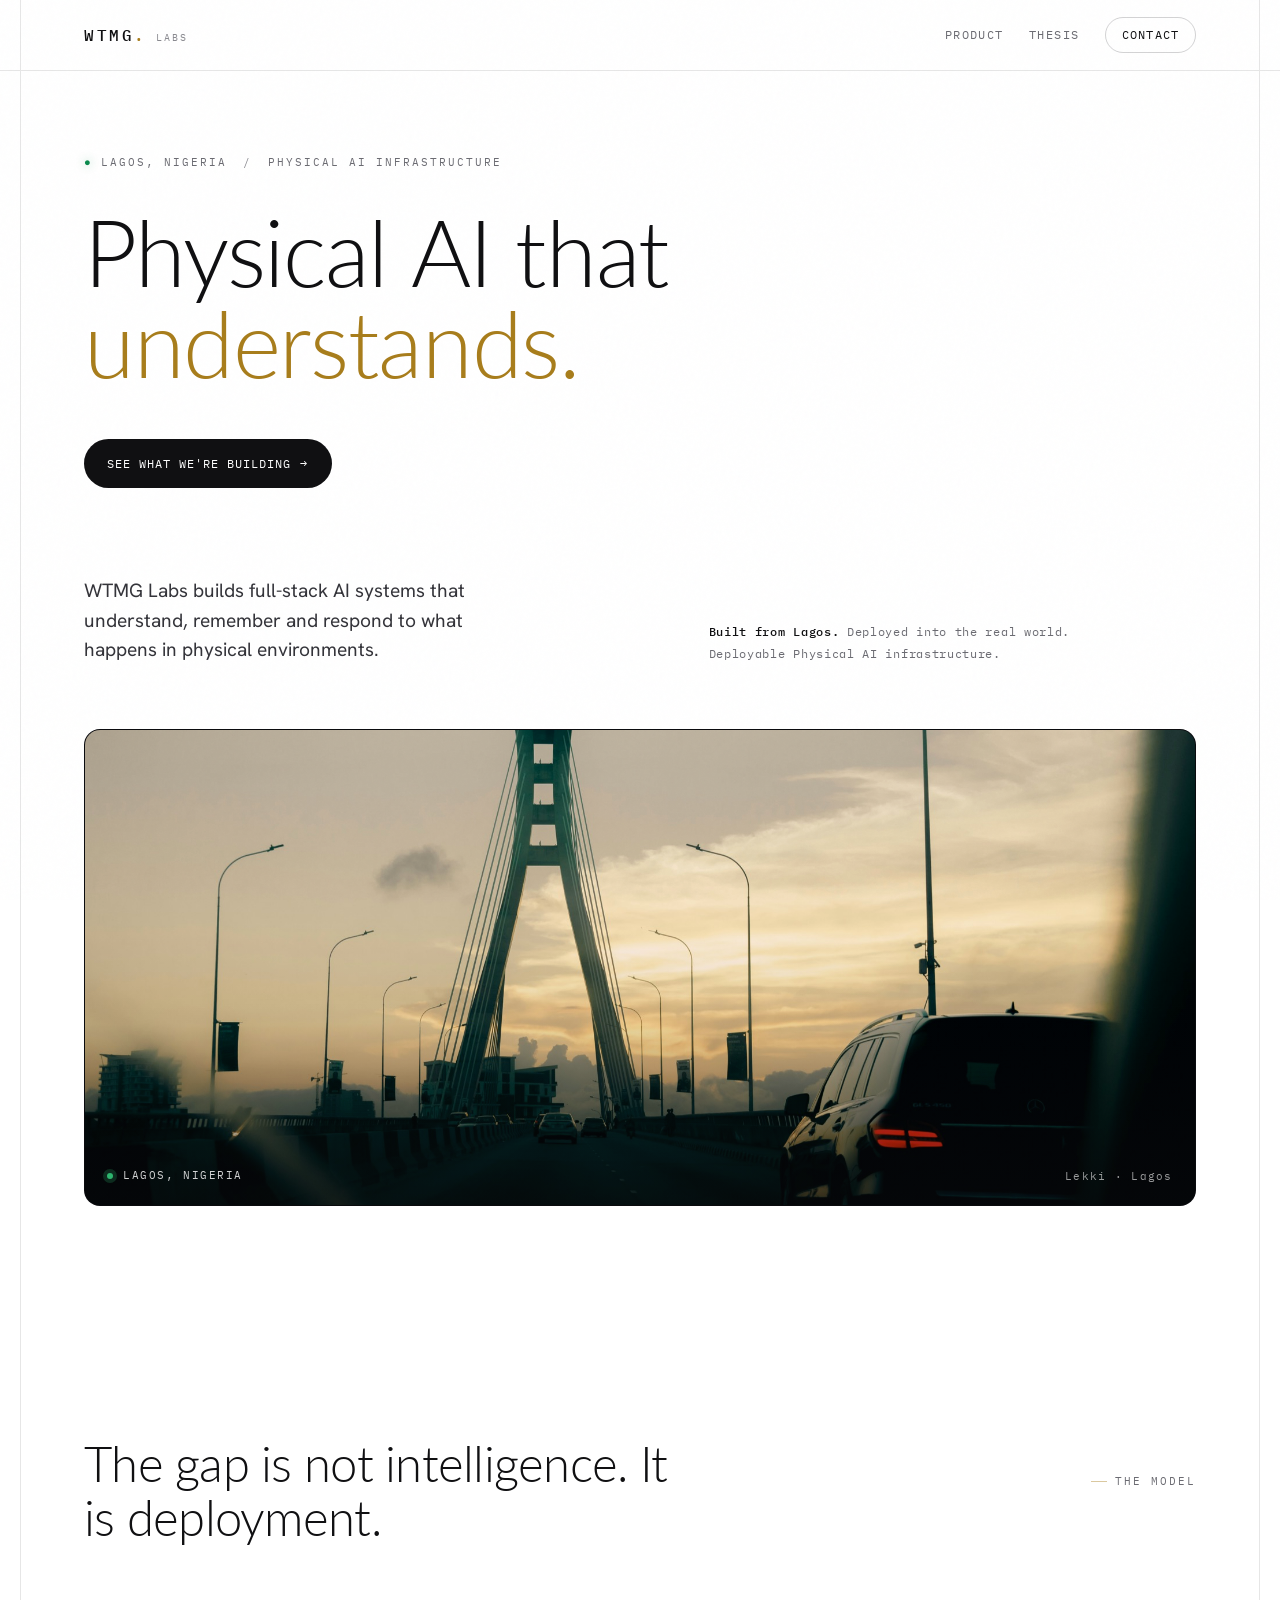
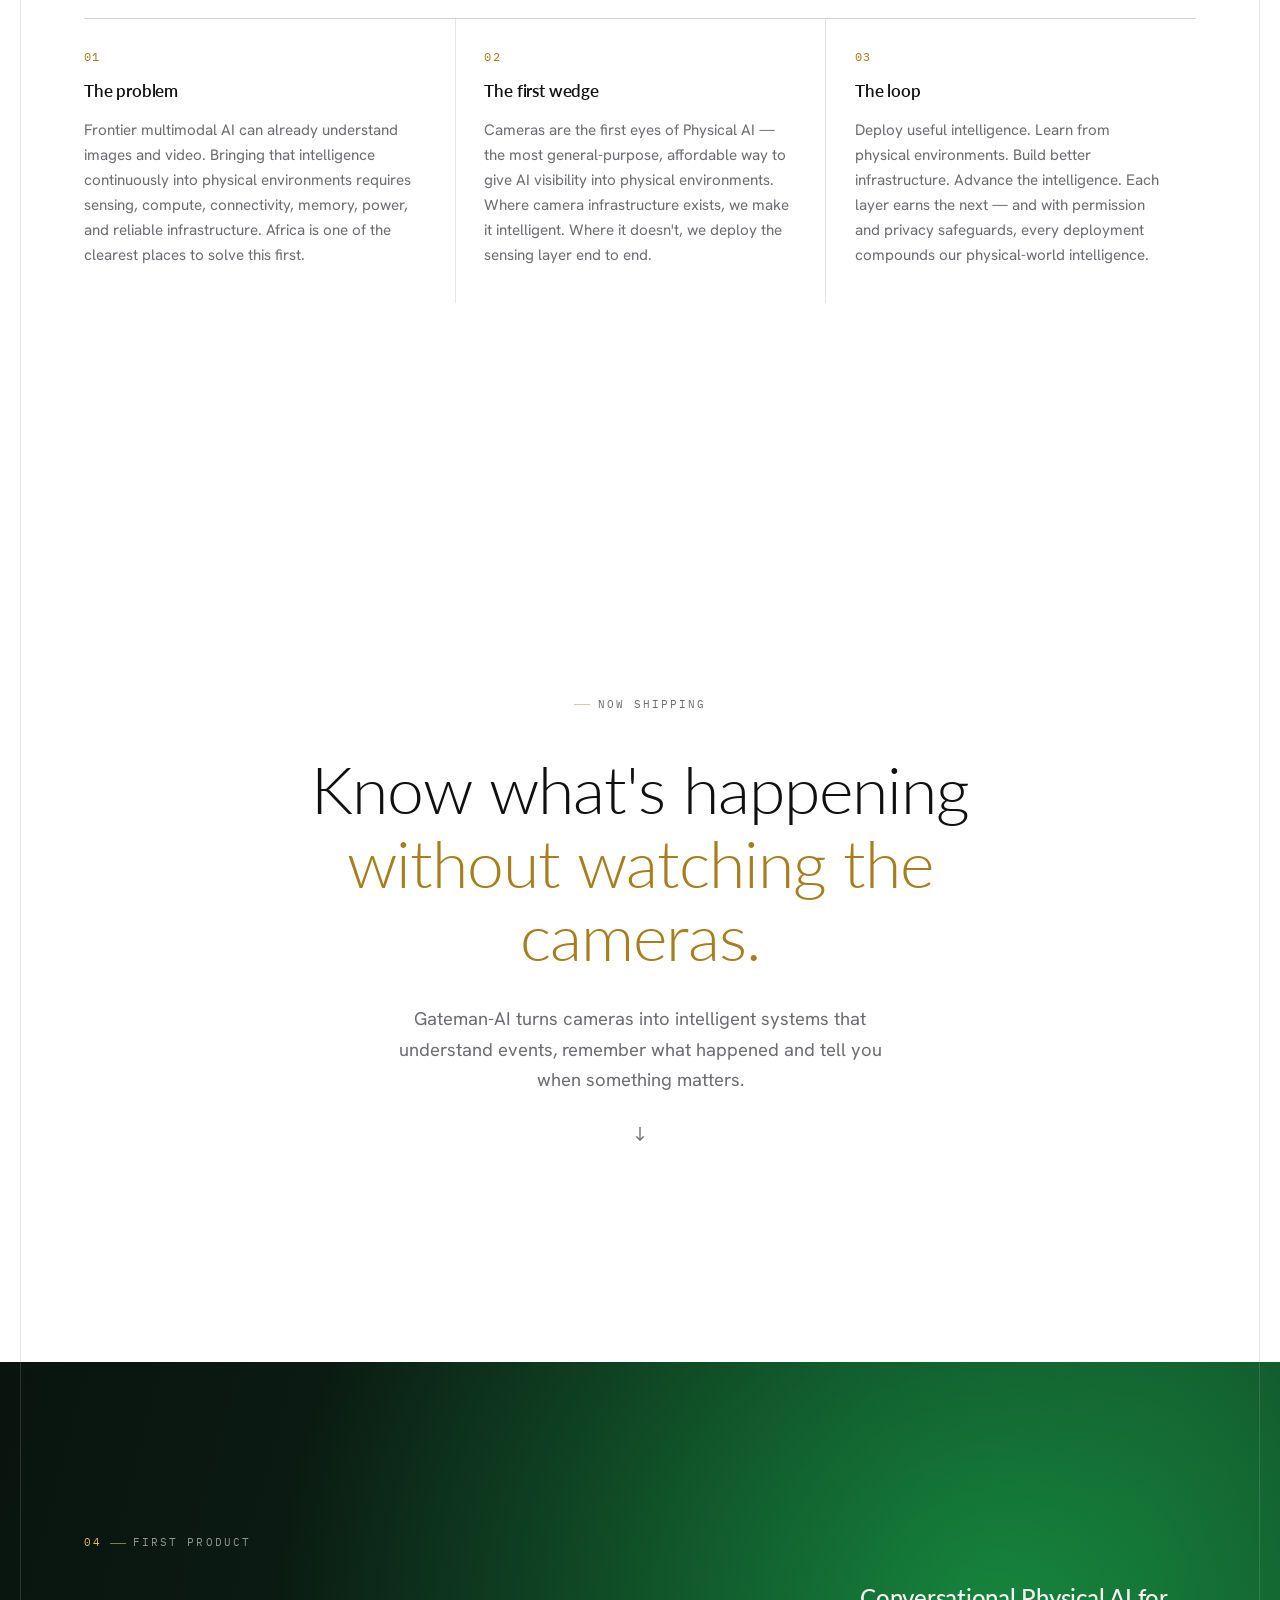
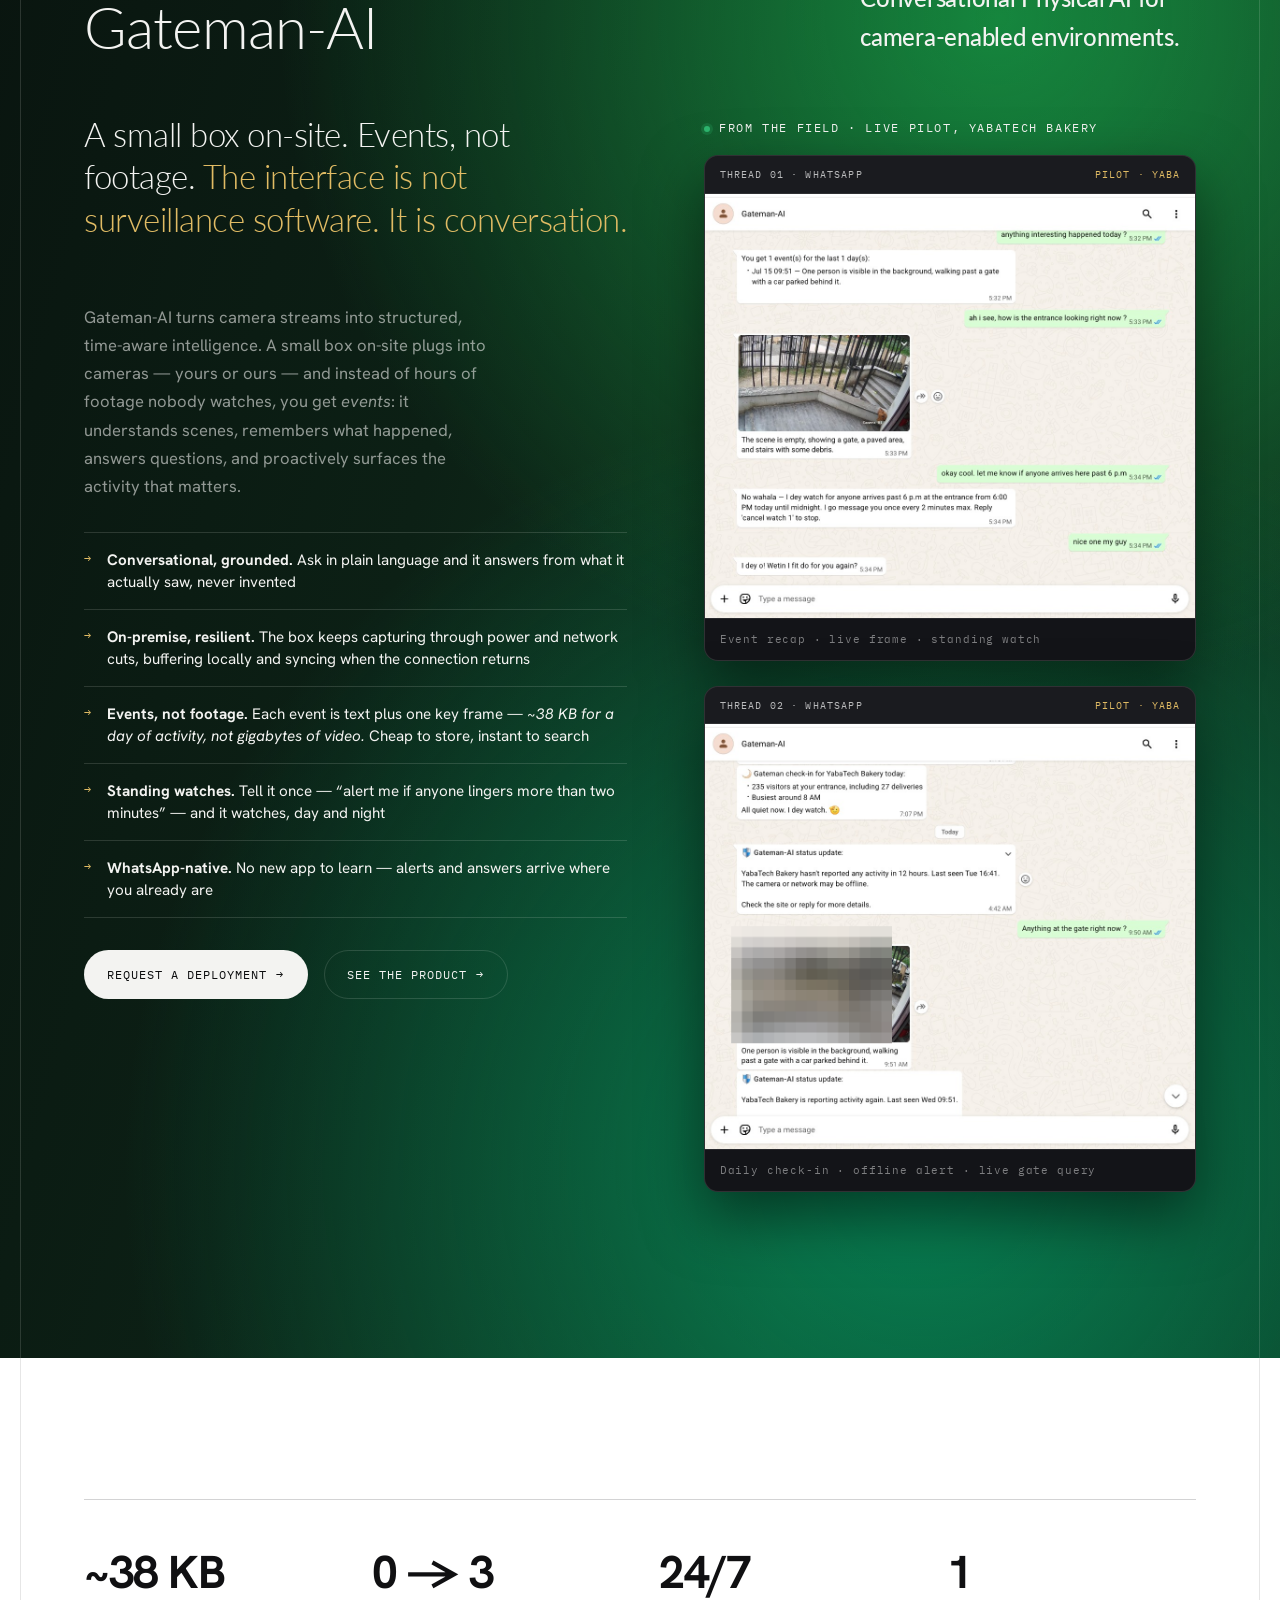
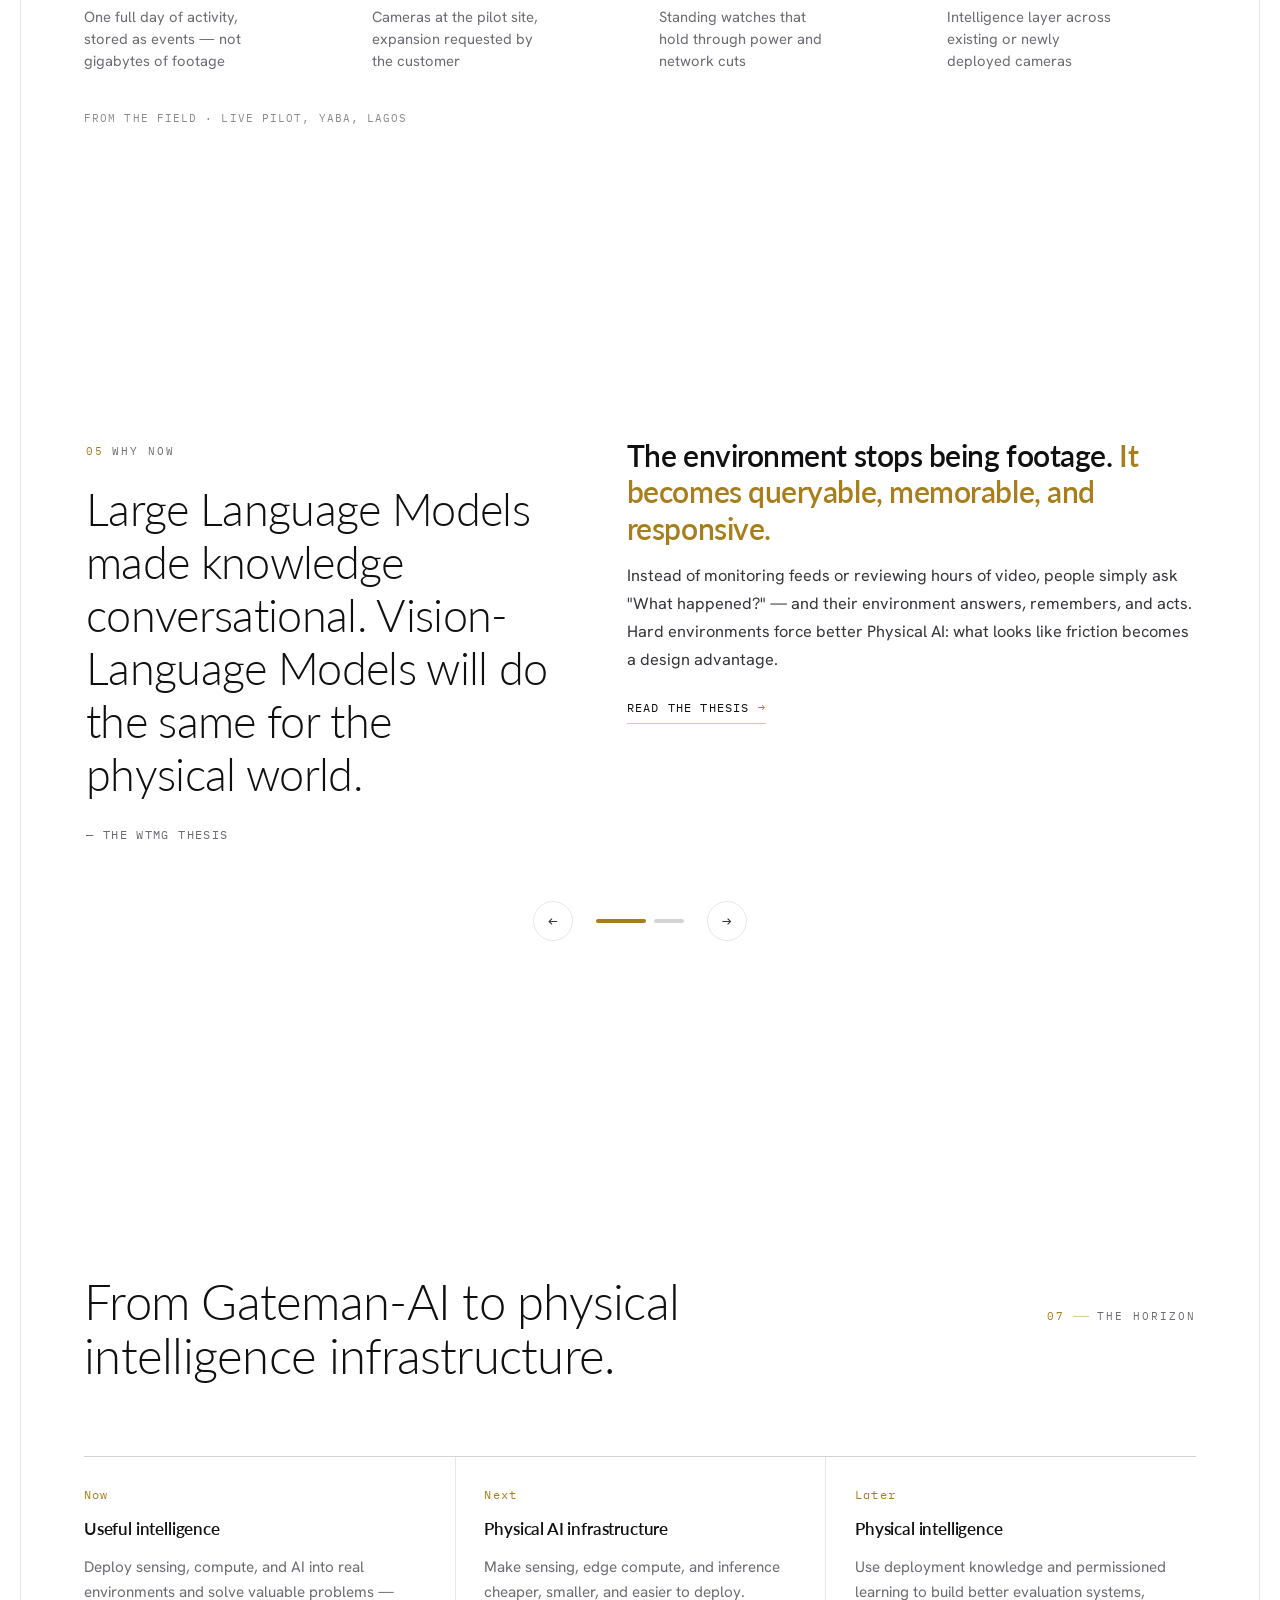
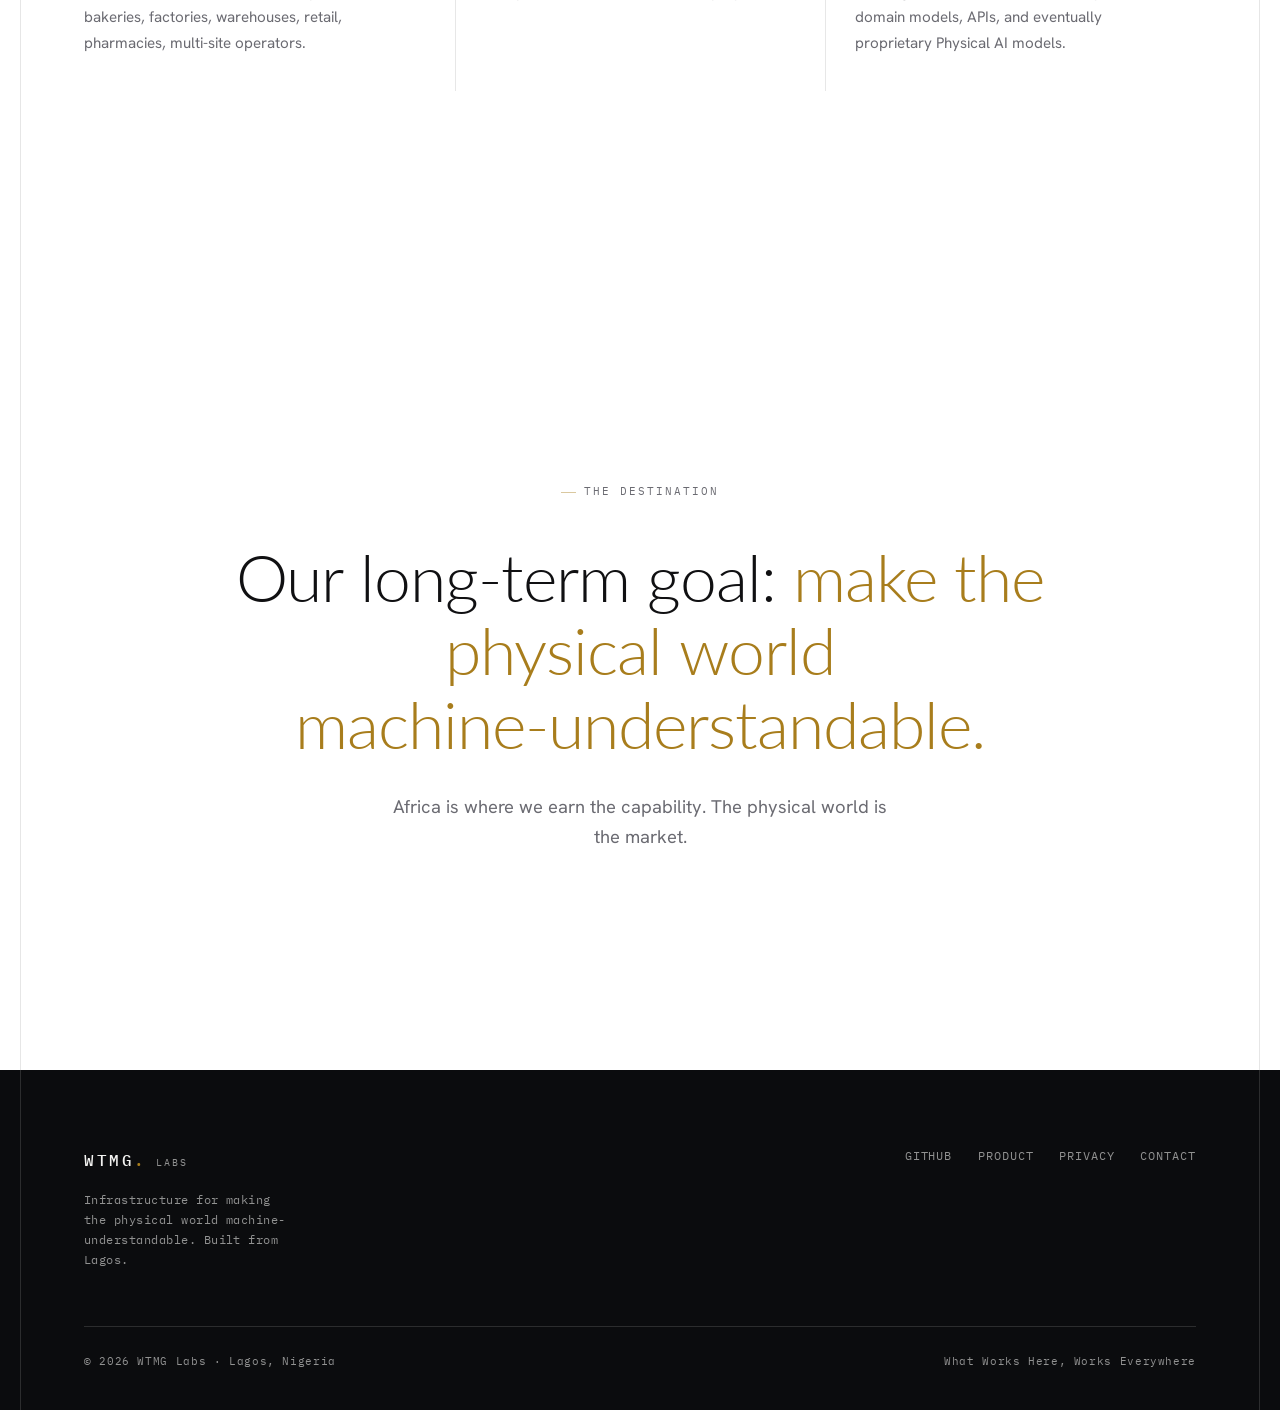
==== commit 61b1c945: "design: add scaling edge rails, fix hero eyebrow overflow on mobile Two hairlines track the content " ====
--- a/index.html
+++ b/index.html
@@ -18,7 +18,7 @@
   <link rel="preconnect" href="https://fonts.googleapis.com" />
   <link rel="preconnect" href="https://fonts.gstatic.com" crossorigin />
   <link href="https://fonts.googleapis.com/css2?family=Hanken+Grotesk:wght@400;500;600;700;800&family=Lato:wght@300;400;700&family=IBM+Plex+Mono:wght@400;500&display=swap" rel="stylesheet" />
-  <link rel="stylesheet" href="styles.css?v=16" />
+  <link rel="stylesheet" href="styles.css?v=19" />
 </head>
 <body data-grain="on" data-motion="on">
 
@@ -40,7 +40,9 @@
   <!-- HERO -->
   <header class="hero wrap" id="top">
     <div class="hero-top reveal">
-      <span class="eyebrow"><span class="idx">●</span> Lagos, Nigeria&nbsp;&nbsp;/&nbsp;&nbsp;Physical&nbsp;AI&nbsp;Infrastructure</span>
+      <span class="eyebrow"><span class="idx">●</span> Lagos,&nbsp;Nigeria</span>
+      <span class="eyebrow sep" aria-hidden="true">/</span>
+      <span class="eyebrow">Physical&nbsp;AI&nbsp;Infrastructure</span>
     </div>
 
     <h1 class="words">Physical AI that <span class="rot w" style="--wi:3;"><span class="em" id="rotWord">understands.</span></span></h1>
--- a/styles.css
+++ b/styles.css
@@ -134,6 +134,63 @@
 
 .section-rule { height: 1px; background: var(--line); border: 0; }
 
+/* ---------- EDGE RAILS ----------
+   Two hairlines tracking the content column: they sit on the max-width box
+   on wide screens, then hold a small fixed inset once the viewport is
+   narrower than the column. Drawn per top-level block so each one inherits
+   a rail colour that suits its own background. */
+:root { --rail: var(--line); }
+
+:root { --rail-gutter: clamp(0.75rem, 3vw, 1.25rem); }
+
+/* Full-bleed blocks span the viewport, so the inset is measured off the block. */
+body > nav,
+body > main,
+body > header,
+body > section,
+body > footer {
+  --rail-inset: max(var(--rail-gutter), calc((100% - var(--maxw)) / 2));
+}
+/* Width-capped blocks are already centred at --maxw, so their own box has
+   absorbed that offset — subtract it, or the rails jog at section seams. */
+body > .wrap {
+  --rail-inset: max(0px, calc(var(--rail-gutter) - max(0px, (100vw - var(--maxw)) / 2)));
+}
+/* nav is sticky — it already establishes a containing block, leave it alone */
+body > main,
+body > header,
+body > section,
+body > footer { position: relative; }
+
+body > nav::before,    body > nav::after,
+body > main::before,   body > main::after,
+body > header::before, body > header::after,
+body > section::before,body > section::after,
+body > footer::before, body > footer::after {
+  content: '';
+  position: absolute;
+  top: 0;
+  bottom: 0;
+  width: 1px;
+  background: var(--rail);
+  pointer-events: none;
+  z-index: 2;
+}
+body > nav::before,
+body > main::before,
+body > header::before,
+body > section::before,
+body > footer::before { left: var(--rail-inset); }
+
+body > nav::after,
+body > main::after,
+body > header::after,
+body > section::after,
+body > footer::after { right: var(--rail-inset); }
+
+/* dark-backed blocks need the rail to read light instead of dark */
+.product, .footer { --rail: var(--on-dark-line); }
+
 h1, h2, h3 { font-family: var(--font-display); font-weight: var(--display-weight); letter-spacing: var(--display-track); line-height: 1.02; }
 
 .accent { color: var(--accent); }
@@ -205,6 +262,8 @@
 .hero-top { display: flex; flex-wrap: wrap; align-items: center; gap: 0.7rem 1rem; margin-bottom: clamp(1.4rem, 3vw, 2.2rem); }
 .hero-top .line { flex: 1; height: 1px; background: var(--line); }
 .hero-top .eyebrow { white-space: nowrap; }
+.hero-top .sep { color: var(--muted-2); }
+@media (max-width: 460px) { .hero-top { gap: 0.35rem 0.8rem; } .hero-top .sep { display: none; } }
 
 .hero h1 {
   font-size: clamp(2.7rem, 7.2vw, 6.1rem);
